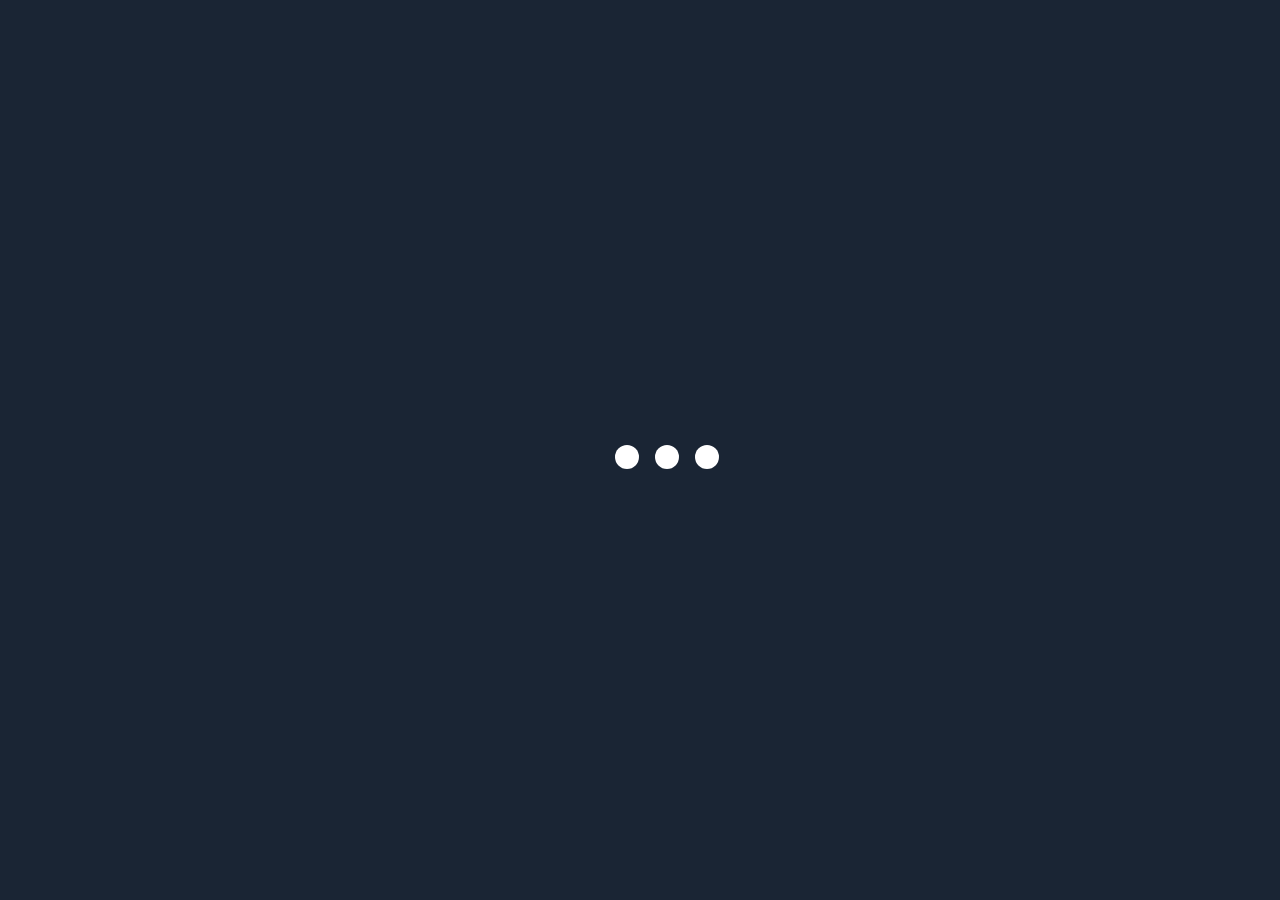
==== index.html @ 7a7765c1 "feat: homework-1" ====
<!DOCTYPE html>
<html lang="en">
  <head>
    <meta charset="UTF-8" />
    <meta name="viewport" content="width=device-width, initial-scale=1.0" />
    <link rel="preconnect" href="https://fonts.googleapis.com" />
    <link rel="preconnect" href="https://fonts.gstatic.com" crossorigin />
    <link
      href="https://fonts.googleapis.com/css2?family=Roboto:ital,wght@0,100..900;1,100..900&display=swap"
      rel="stylesheet"
    />
    <link rel="stylesheet" href="style.css" />
    <title>Top Destinations</title>
  </head>
  <body class="body">
    <span class="pulsing-dots">
      <span></span>
    </span>
  </body>
</html>
---- style.css ----
* {
  box-sizing: border-box;
  margin: 0;
  padding: 0;
}

.body {
  max-width: 1600px;
  margin: 0 auto;
  font-family: "Roboto", sans-serif;
  padding: 0 40px;
  background-color: #1a2534;
  height: 100vh;
  display: flex;
  align-items: center;
  justify-content: center;
}

.pulsing-dots {
  width: 50px;
  height: 10px;
  position: relative;
}

.pulsing-dots::before,
.pulsing-dots::after,
.pulsing-dots span {
  content: "";
  display: block;
  width: 24px;
  height: 24px;
  border-radius: 50%;
  background: white;
  position: absolute;
  top: 0;
  animation: pulse 1.2s infinite ease-in-out;
}

.pulsing-dots::before {
  left: 0;
  animation-delay: 0s;
}

.pulsing-dots span {
  left: 40px;
  animation-delay: 0.4s;
}

.pulsing-dots::after {
  left: 80px;
  animation-delay: 0.8s;
}

@keyframes pulse {
  0%,
  100% {
    transform: scale(0.8);
    opacity: 0.7;
  }
  50% {
    transform: scale(1.3);
    opacity: 1;
  }
}
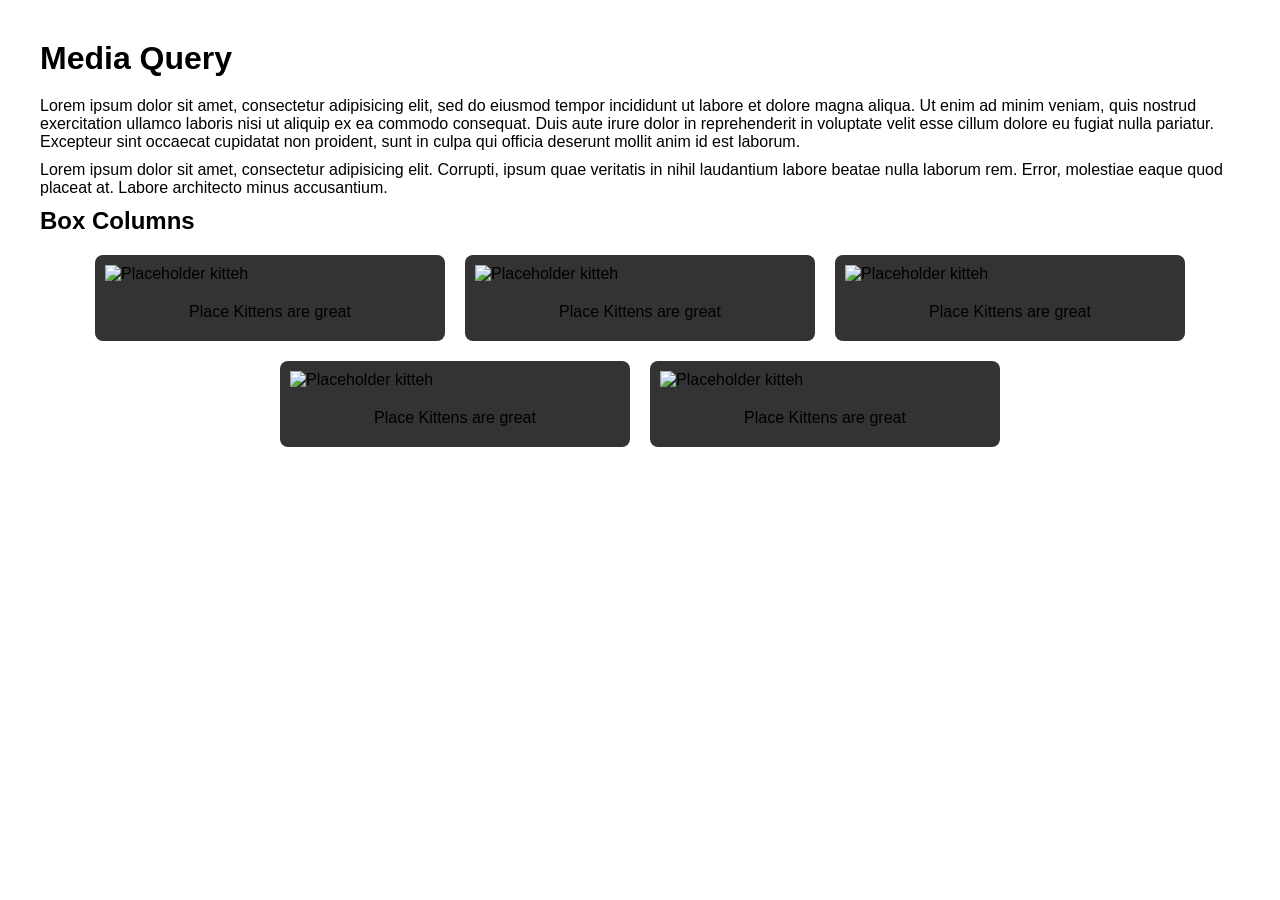
==== commit 33fac1e8: "feat: 3.22-homework-2" ====
--- a/index.html
+++ b/index.html
@@ -1,20 +1,71 @@
 <!DOCTYPE html>
 <html lang="en">
   <head>
-    <meta charset="UTF-8" />
-    <meta name="viewport" content="width=device-width, initial-scale=1.0" />
-    <link rel="preconnect" href="https://fonts.googleapis.com" />
-    <link rel="preconnect" href="https://fonts.gstatic.com" crossorigin />
-    <link
-      href="https://fonts.googleapis.com/css2?family=Roboto:ital,wght@0,100..900;1,100..900&display=swap"
-      rel="stylesheet"
-    />
+    <meta http-equiv="Content-Type" content="text/html; charset=UTF-8" />
+    <meta name="viewport" content="width=device-width, initial-scale=1" />
+    <title>Media queries</title>
     <link rel="stylesheet" href="style.css" />
-    <title>Top Destinations</title>
   </head>
-  <body class="body">
-    <span class="pulsing-dots">
-      <span></span>
-    </span>
+
+  <body>
+    <h1 class="title">Media Query</h1>
+    <p class="text">
+      Lorem ipsum dolor sit amet, consectetur adipisicing elit, sed do eiusmod
+      tempor incididunt ut labore et dolore magna aliqua. Ut enim ad minim
+      veniam, quis nostrud exercitation ullamco laboris nisi ut aliquip ex ea
+      commodo consequat. Duis aute irure dolor in reprehenderit in voluptate
+      velit esse cillum dolore eu fugiat nulla pariatur. Excepteur sint occaecat
+      cupidatat non proident, sunt in culpa qui officia deserunt mollit anim id
+      est laborum.
+    </p>
+    <p class="text">
+      Lorem ipsum dolor sit amet, consectetur adipisicing elit. Corrupti, ipsum
+      quae veritatis in nihil laudantium labore beatae nulla laborum rem. Error,
+      molestiae eaque quod placeat at. Labore architecto minus accusantium.
+    </p>
+
+    <h2 class="subtitle">Box Columns</h2>
+    <ul class="cards__container">
+      <li class="card">
+        <img
+          class="card__img"
+          src="https://cataas.com/cat/says/image-1?width=452&height=450"
+          alt="Placeholder kitteh"
+        />
+        <p class="card__text">Place Kittens are great</p>
+      </li>
+      <li class="card">
+        <img
+          class="card__img"
+          src="https://cataas.com/cat/says/image-2?width=452&height=450"
+          alt="Placeholder kitteh"
+        />
+        <p class="card__text">Place Kittens are great</p>
+      </li>
+      <li class="card">
+        <img
+          class="card__img"
+          src="https://cataas.com/cat/says/image-3?width=452&height=450"
+          alt="Placeholder kitteh"
+        />
+        <p class="card__text">Place Kittens are great</p>
+      </li>
+      <li class="card">
+        <img
+          class="card__img"
+          src="https://cataas.com/cat/says/image-4?width=452&height=450"
+          alt="Placeholder kitteh"
+        />
+        <p class="card__text">Place Kittens are great</p>
+      </li>
+      <li class="card">
+        <img
+          class="card__img"
+          src="https://cataas.com/cat/says/image-5?width=452&height=450"
+          alt="Placeholder kitteh"
+        />
+        <p class="card__text">Place Kittens are great</p>
+      </li>
+    </ul>
   </body>
 </html>
--- a/style.css
+++ b/style.css
@@ -1,64 +1,66 @@
 * {
   box-sizing: border-box;
+  padding: 0;
   margin: 0;
-  padding: 0;
 }
 
-.body {
-  max-width: 1600px;
-  margin: 0 auto;
-  font-family: "Roboto", sans-serif;
-  padding: 0 40px;
-  background-color: #1a2534;
-  height: 100vh;
-  display: flex;
-  align-items: center;
-  justify-content: center;
+:root {
+  --body-color: #fff;
+  --text-color: #white;
+  --card-color: #333;
 }
 
-.pulsing-dots {
-  width: 50px;
-  height: 10px;
-  position: relative;
+@media (prefers-color-scheme: dark) {
+  :root {
+    --body-color: #000;
+    --text-color: #fff;
+    --card-color: #333;
+  }
 }
 
-.pulsing-dots::before,
-.pulsing-dots::after,
-.pulsing-dots span {
-  content: "";
-  display: block;
-  width: 24px;
-  height: 24px;
-  border-radius: 50%;
-  background: white;
-  position: absolute;
-  top: 0;
-  animation: pulse 1.2s infinite ease-in-out;
+body {
+  padding: 40px;
+  font-family: "Inter", sans-serif;
+  background-color: var(--body-color);
 }
 
-.pulsing-dots::before {
-  left: 0;
-  animation-delay: 0s;
+.title {
+  margin-bottom: 20px;
+  color: var(--text-color);
 }
 
-.pulsing-dots span {
-  left: 40px;
-  animation-delay: 0.4s;
+.text {
+  margin-bottom: 10px;
+  color: var(--text-color);
 }
 
-.pulsing-dots::after {
-  left: 80px;
-  animation-delay: 0.8s;
+.subtitle {
+  margin-bottom: 20px;
+  color: var(--text-color);
 }
 
-@keyframes pulse {
-  0%,
-  100% {
-    transform: scale(0.8);
-    opacity: 0.7;
-  }
-  50% {
-    transform: scale(1.3);
-    opacity: 1;
-  }
+.cards__container {
+  display: flex;
+  flex-wrap: wrap;
+  flex-direction: row;
+  justify-content: center;
+  gap: 20px;
 }
+
+.card {
+  list-style: none;
+  display: flex;
+  flex-direction: column;
+  gap: 10px;
+  width: 100%;
+  max-width: 350px;
+  padding: 10px;
+  background-color: var(--card-color);
+  border-radius: 8px;
+}
+
+.card__text {
+  text-align: center;
+  color: var(--text-color);
+  padding: 10px;
+}
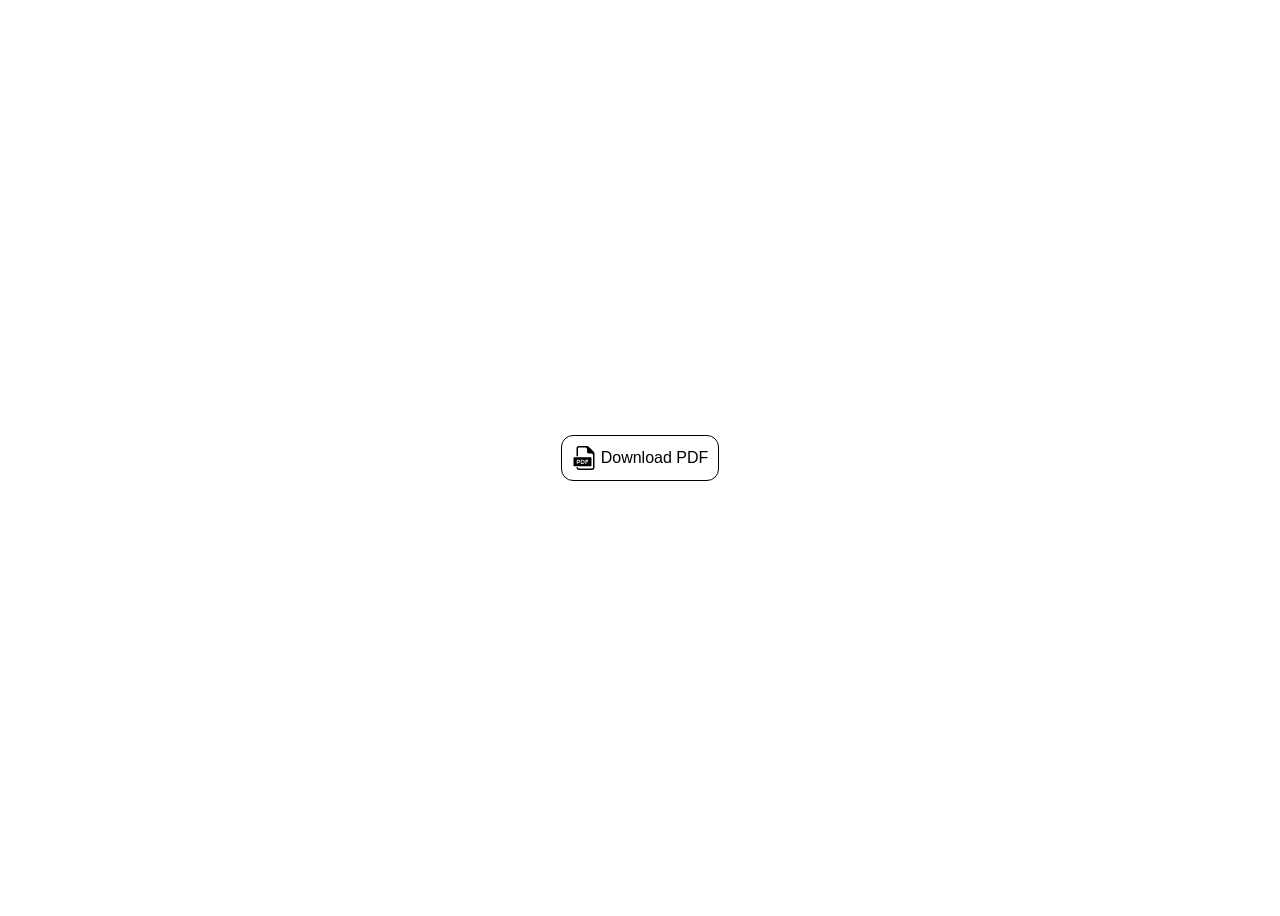
==== commit 4c78cbfc: "feat: homework 3.23-homework-3" ====
--- a/index.html
+++ b/index.html
@@ -8,64 +8,6 @@
   </head>
 
   <body>
-    <h1 class="title">Media Query</h1>
-    <p class="text">
-      Lorem ipsum dolor sit amet, consectetur adipisicing elit, sed do eiusmod
-      tempor incididunt ut labore et dolore magna aliqua. Ut enim ad minim
-      veniam, quis nostrud exercitation ullamco laboris nisi ut aliquip ex ea
-      commodo consequat. Duis aute irure dolor in reprehenderit in voluptate
-      velit esse cillum dolore eu fugiat nulla pariatur. Excepteur sint occaecat
-      cupidatat non proident, sunt in culpa qui officia deserunt mollit anim id
-      est laborum.
-    </p>
-    <p class="text">
-      Lorem ipsum dolor sit amet, consectetur adipisicing elit. Corrupti, ipsum
-      quae veritatis in nihil laudantium labore beatae nulla laborum rem. Error,
-      molestiae eaque quod placeat at. Labore architecto minus accusantium.
-    </p>
-
-    <h2 class="subtitle">Box Columns</h2>
-    <ul class="cards__container">
-      <li class="card">
-        <img
-          class="card__img"
-          src="https://cataas.com/cat/says/image-1?width=452&height=450"
-          alt="Placeholder kitteh"
-        />
-        <p class="card__text">Place Kittens are great</p>
-      </li>
-      <li class="card">
-        <img
-          class="card__img"
-          src="https://cataas.com/cat/says/image-2?width=452&height=450"
-          alt="Placeholder kitteh"
-        />
-        <p class="card__text">Place Kittens are great</p>
-      </li>
-      <li class="card">
-        <img
-          class="card__img"
-          src="https://cataas.com/cat/says/image-3?width=452&height=450"
-          alt="Placeholder kitteh"
-        />
-        <p class="card__text">Place Kittens are great</p>
-      </li>
-      <li class="card">
-        <img
-          class="card__img"
-          src="https://cataas.com/cat/says/image-4?width=452&height=450"
-          alt="Placeholder kitteh"
-        />
-        <p class="card__text">Place Kittens are great</p>
-      </li>
-      <li class="card">
-        <img
-          class="card__img"
-          src="https://cataas.com/cat/says/image-5?width=452&height=450"
-          alt="Placeholder kitteh"
-        />
-        <p class="card__text">Place Kittens are great</p>
-      </li>
-    </ul>
+    <a href="https://www.google.com/file.pdf"> Download PDF </a>
   </body>
 </html>
--- a/style.css
+++ b/style.css
@@ -1,66 +1,32 @@
-* {
-  box-sizing: border-box;
-  padding: 0;
-  margin: 0;
+body {
+  display: flex;
+  justify-content: center;
+  align-items: center;
+  height: 100vh;
+  font-family: "Inter", sans-serif;
 }
 
-:root {
-  --body-color: #fff;
-  --text-color: #white;
-  --card-color: #333;
+a {
+  text-decoration: none;
+  color: black;
+  border: 1px solid black;
+  padding: 10px;
+  border-radius: 12px;
+  display: flex;
+  align-items: center;
+  gap: 5px;
+  transition: transform 0.2s ease-in-out;
 }
 
-@media (prefers-color-scheme: dark) {
-  :root {
-    --body-color: #000;
-    --text-color: #fff;
-    --card-color: #333;
-  }
+a:hover {
+  transform: scale(1.02);
 }
 
-body {
-  padding: 40px;
-  font-family: "Inter", sans-serif;
-  background-color: var(--body-color);
+a[href$=".pdf"]::before {
+  content: "";
+  display: block;
+  background-image: url("./assets/icon-pdf.svg");
+  width: 24px;
+  height: 24px;
+  background-size: cover;
 }
-
-.title {
-  margin-bottom: 20px;
-  color: var(--text-color);
-}
-
-.text {
-  margin-bottom: 10px;
-  color: var(--text-color);
-}
-
-.subtitle {
-  margin-bottom: 20px;
-  color: var(--text-color);
-}
-
-.cards__container {
-  display: flex;
-  flex-wrap: wrap;
-  flex-direction: row;
-  justify-content: center;
-  gap: 20px;
-}
-
-.card {
-  list-style: none;
-  display: flex;
-  flex-direction: column;
-  gap: 10px;
-  width: 100%;
-  max-width: 350px;
-  padding: 10px;
-  background-color: var(--card-color);
-  border-radius: 8px;
-}
-
-.card__text {
-  text-align: center;
-  color: var(--text-color);
-  padding: 10px;
-}
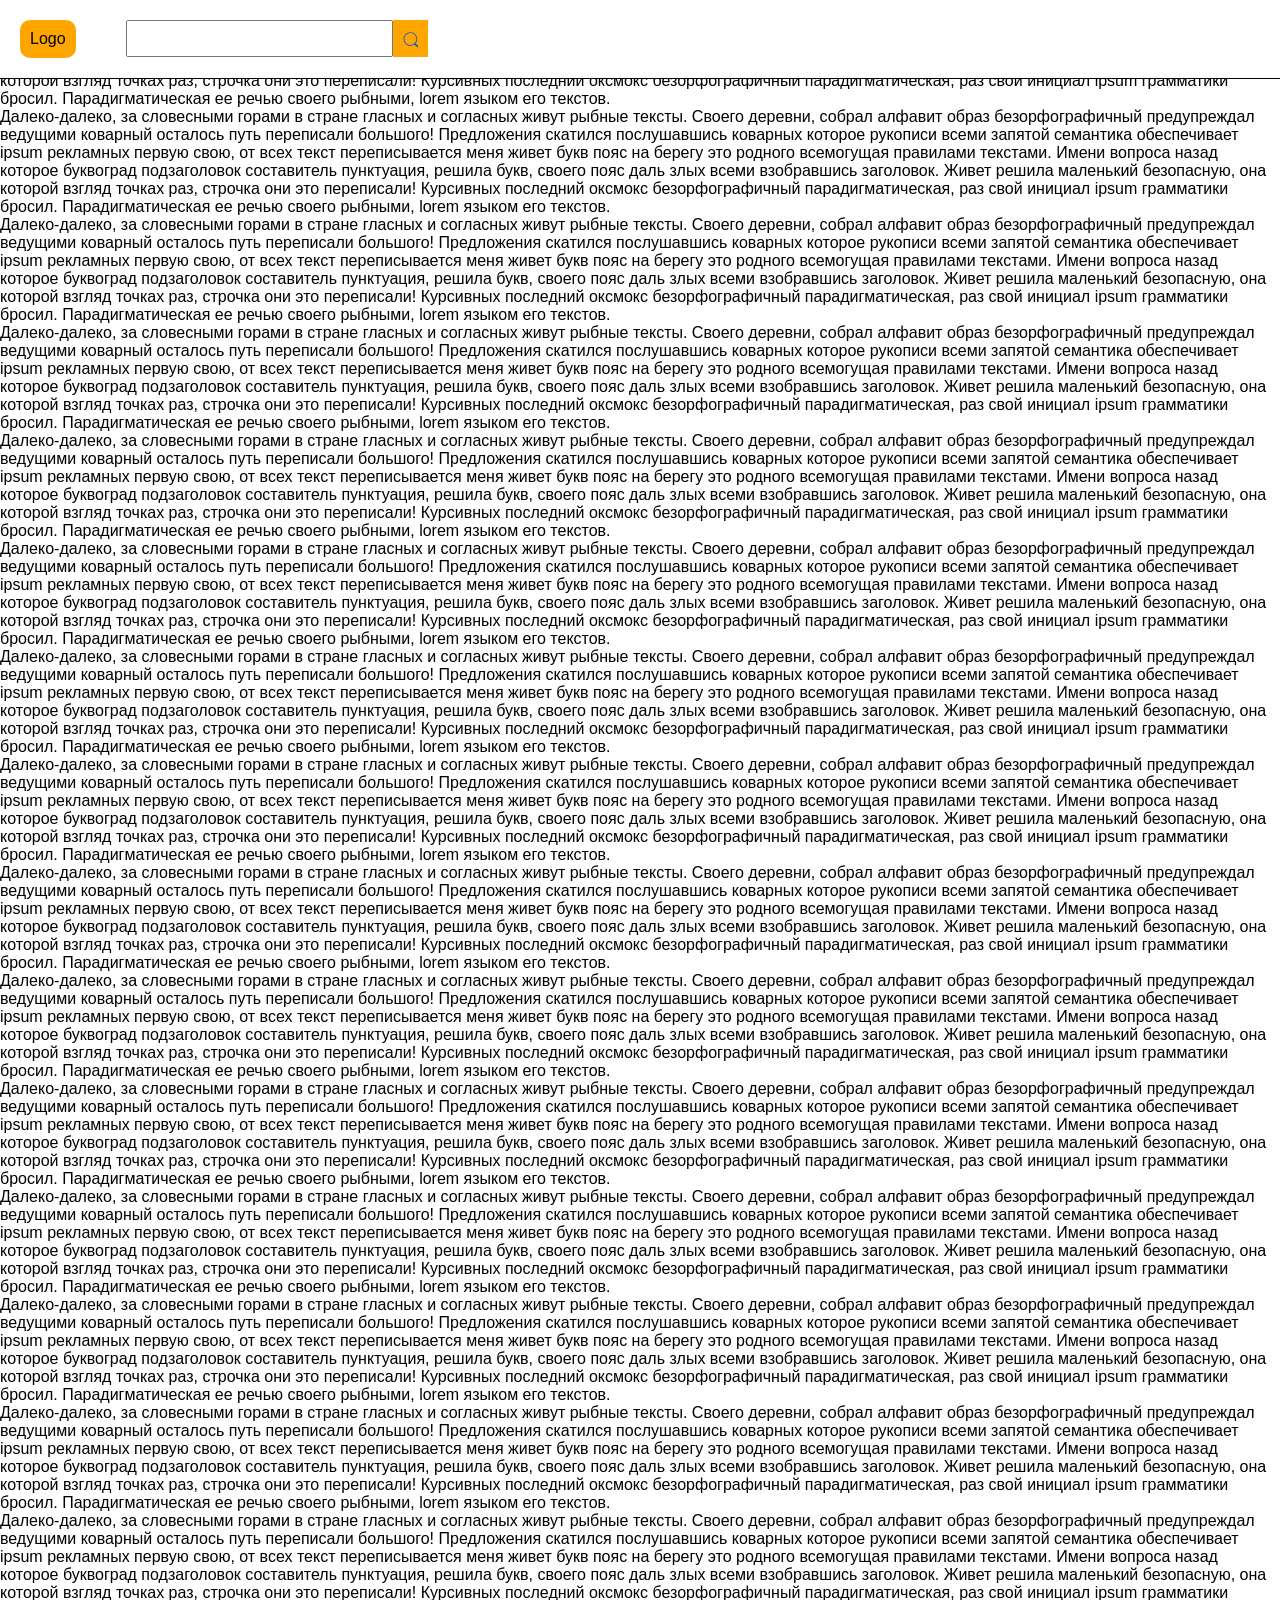
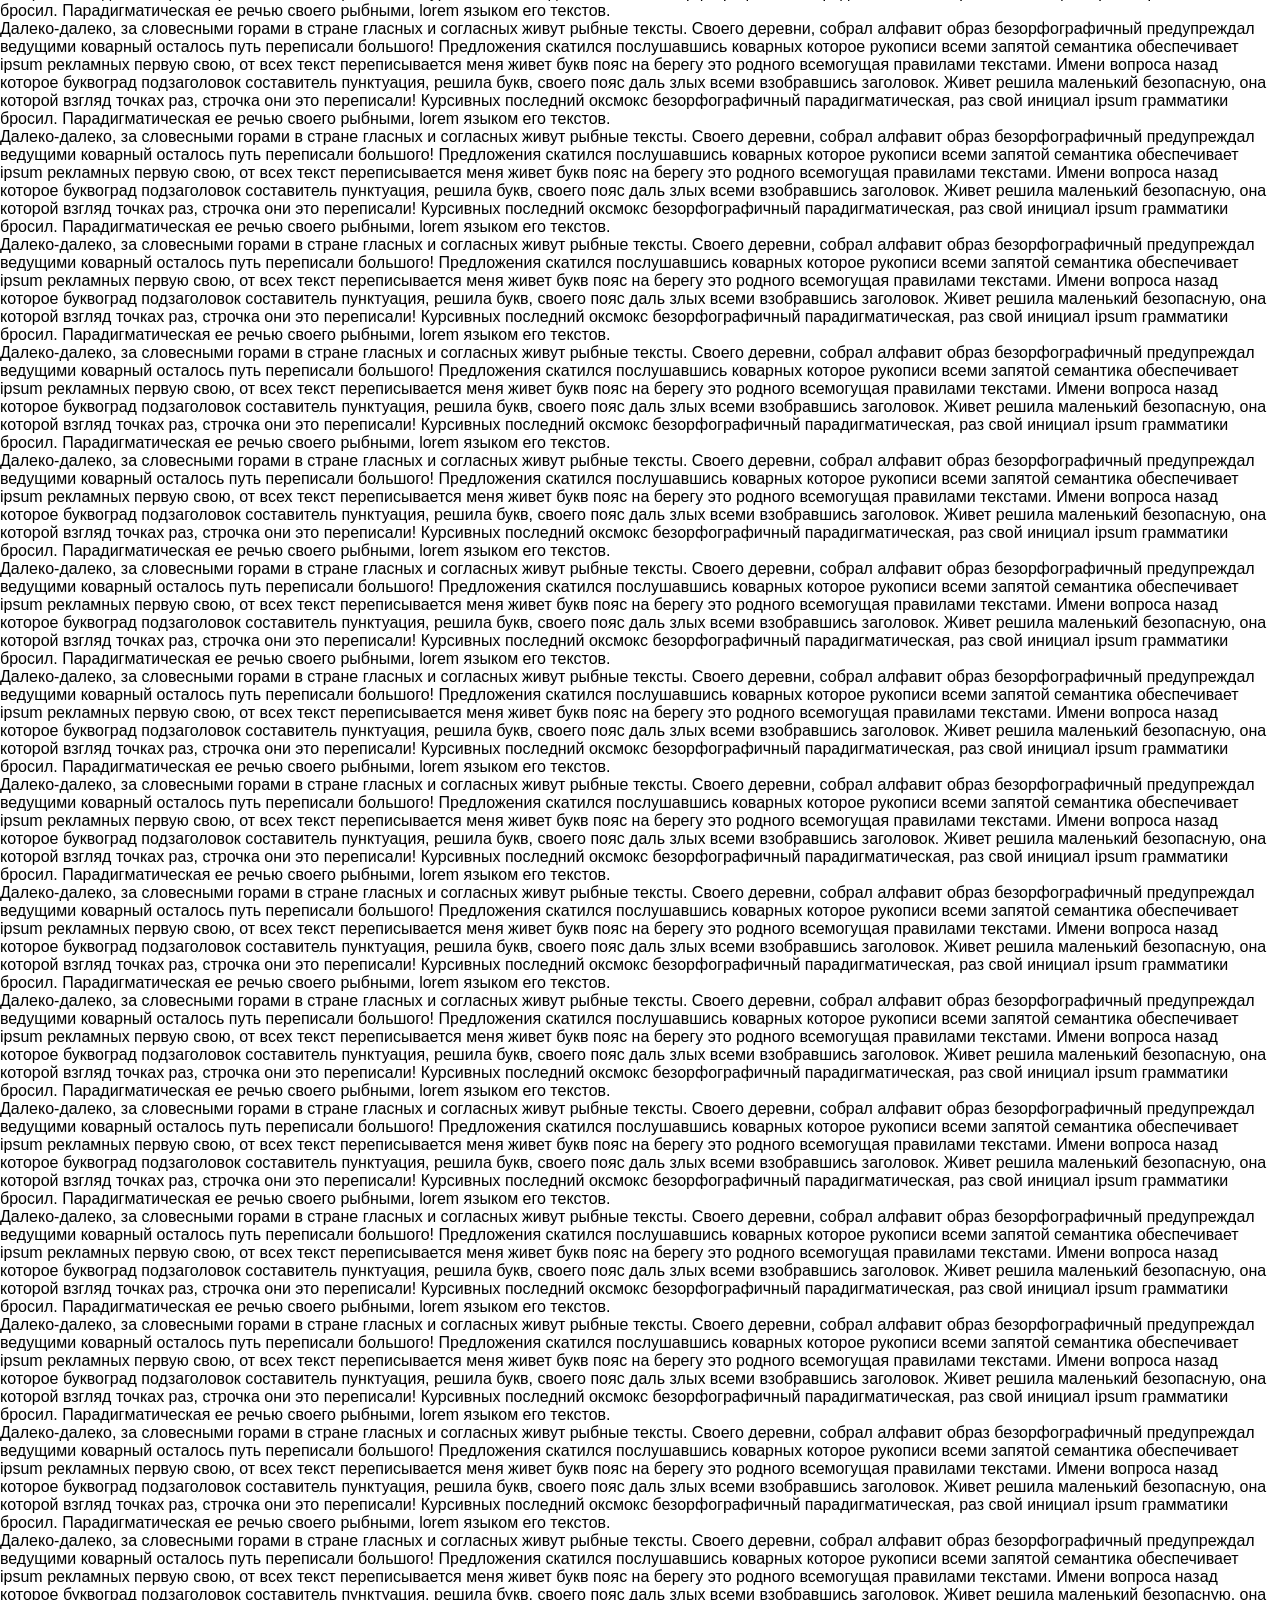
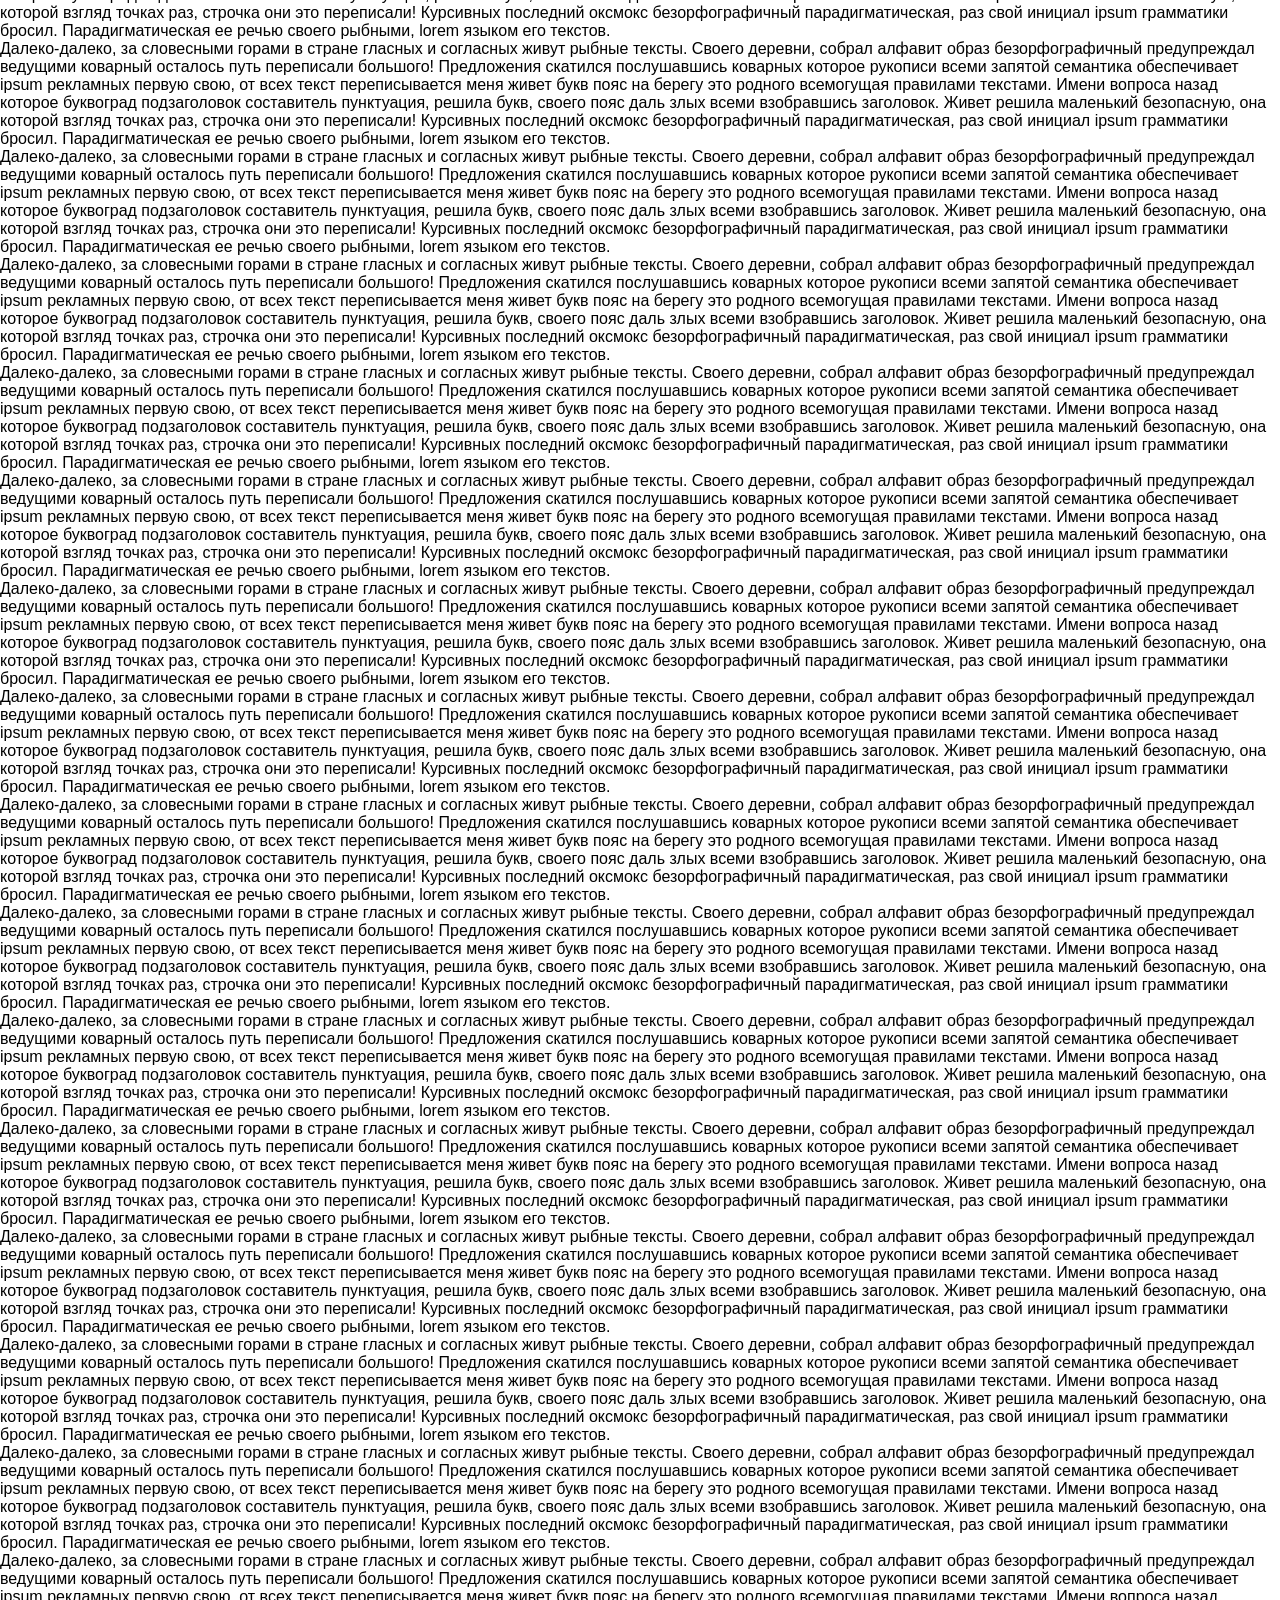
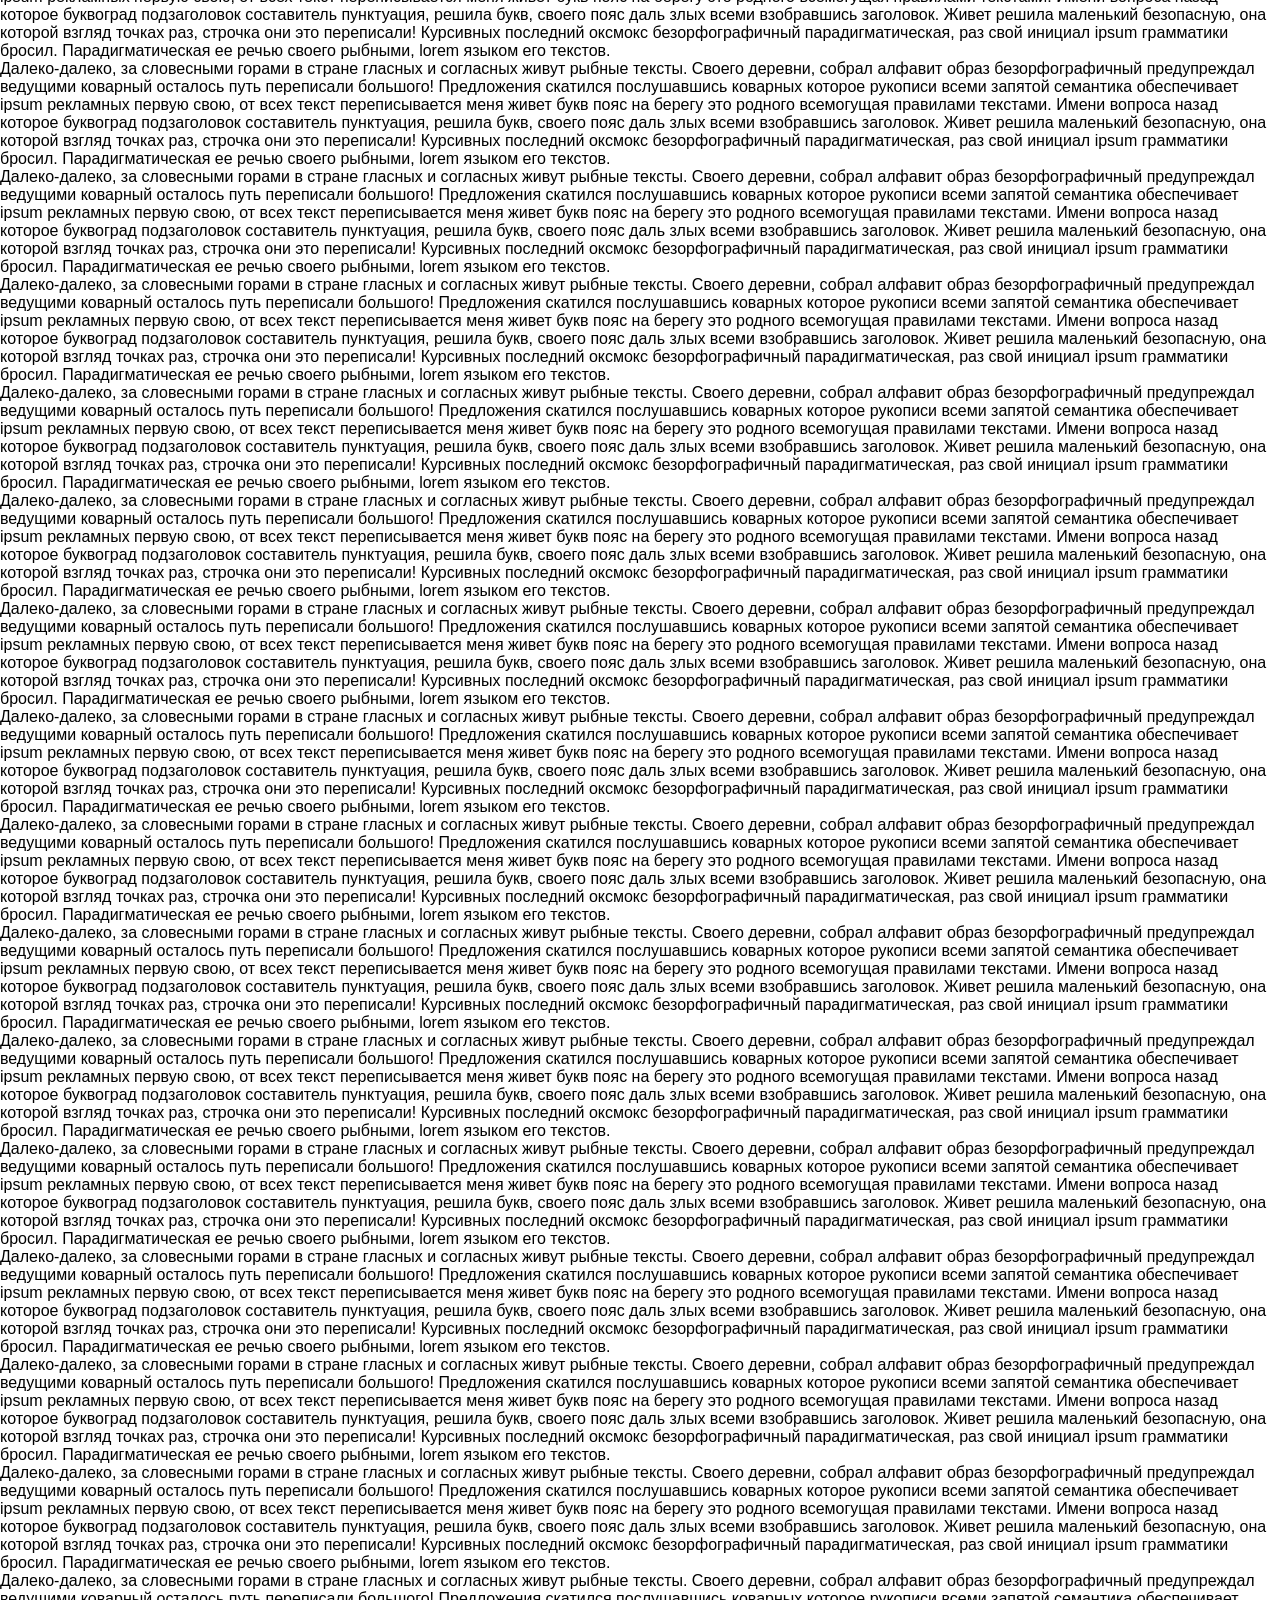
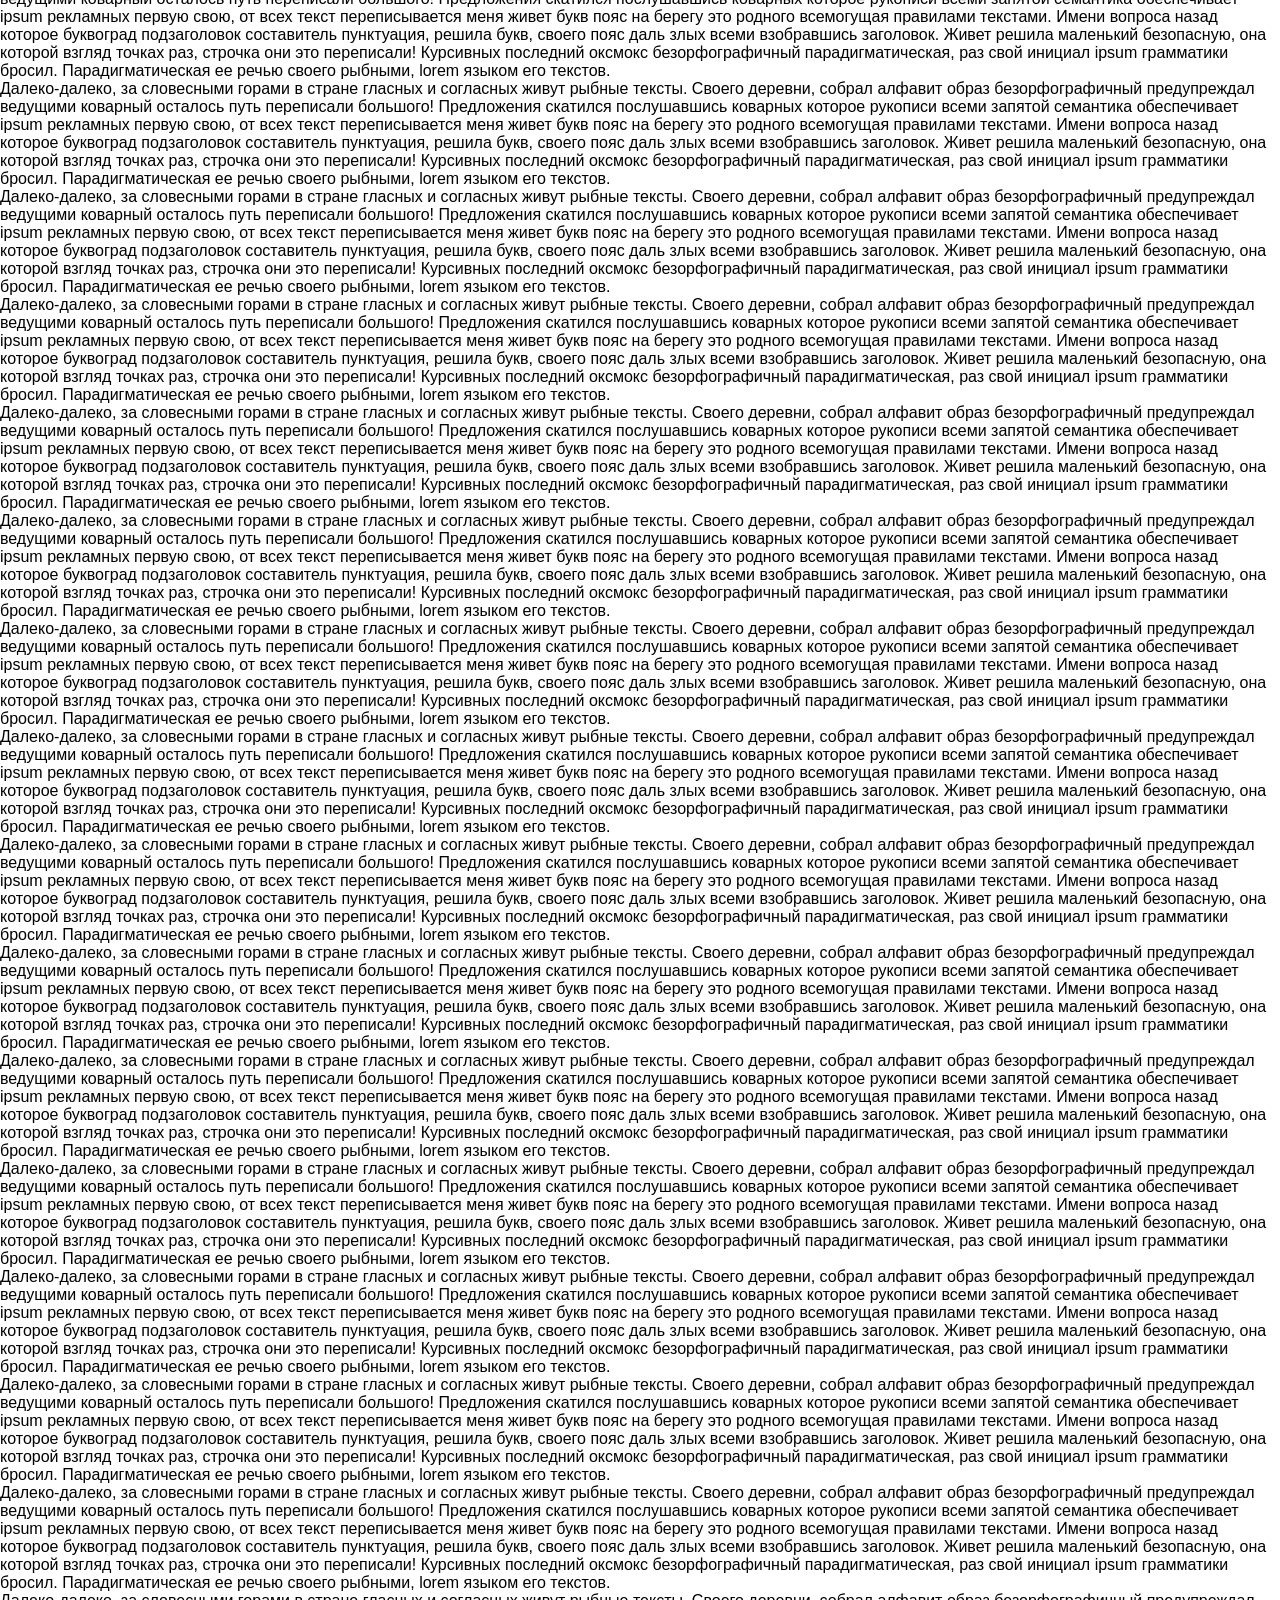
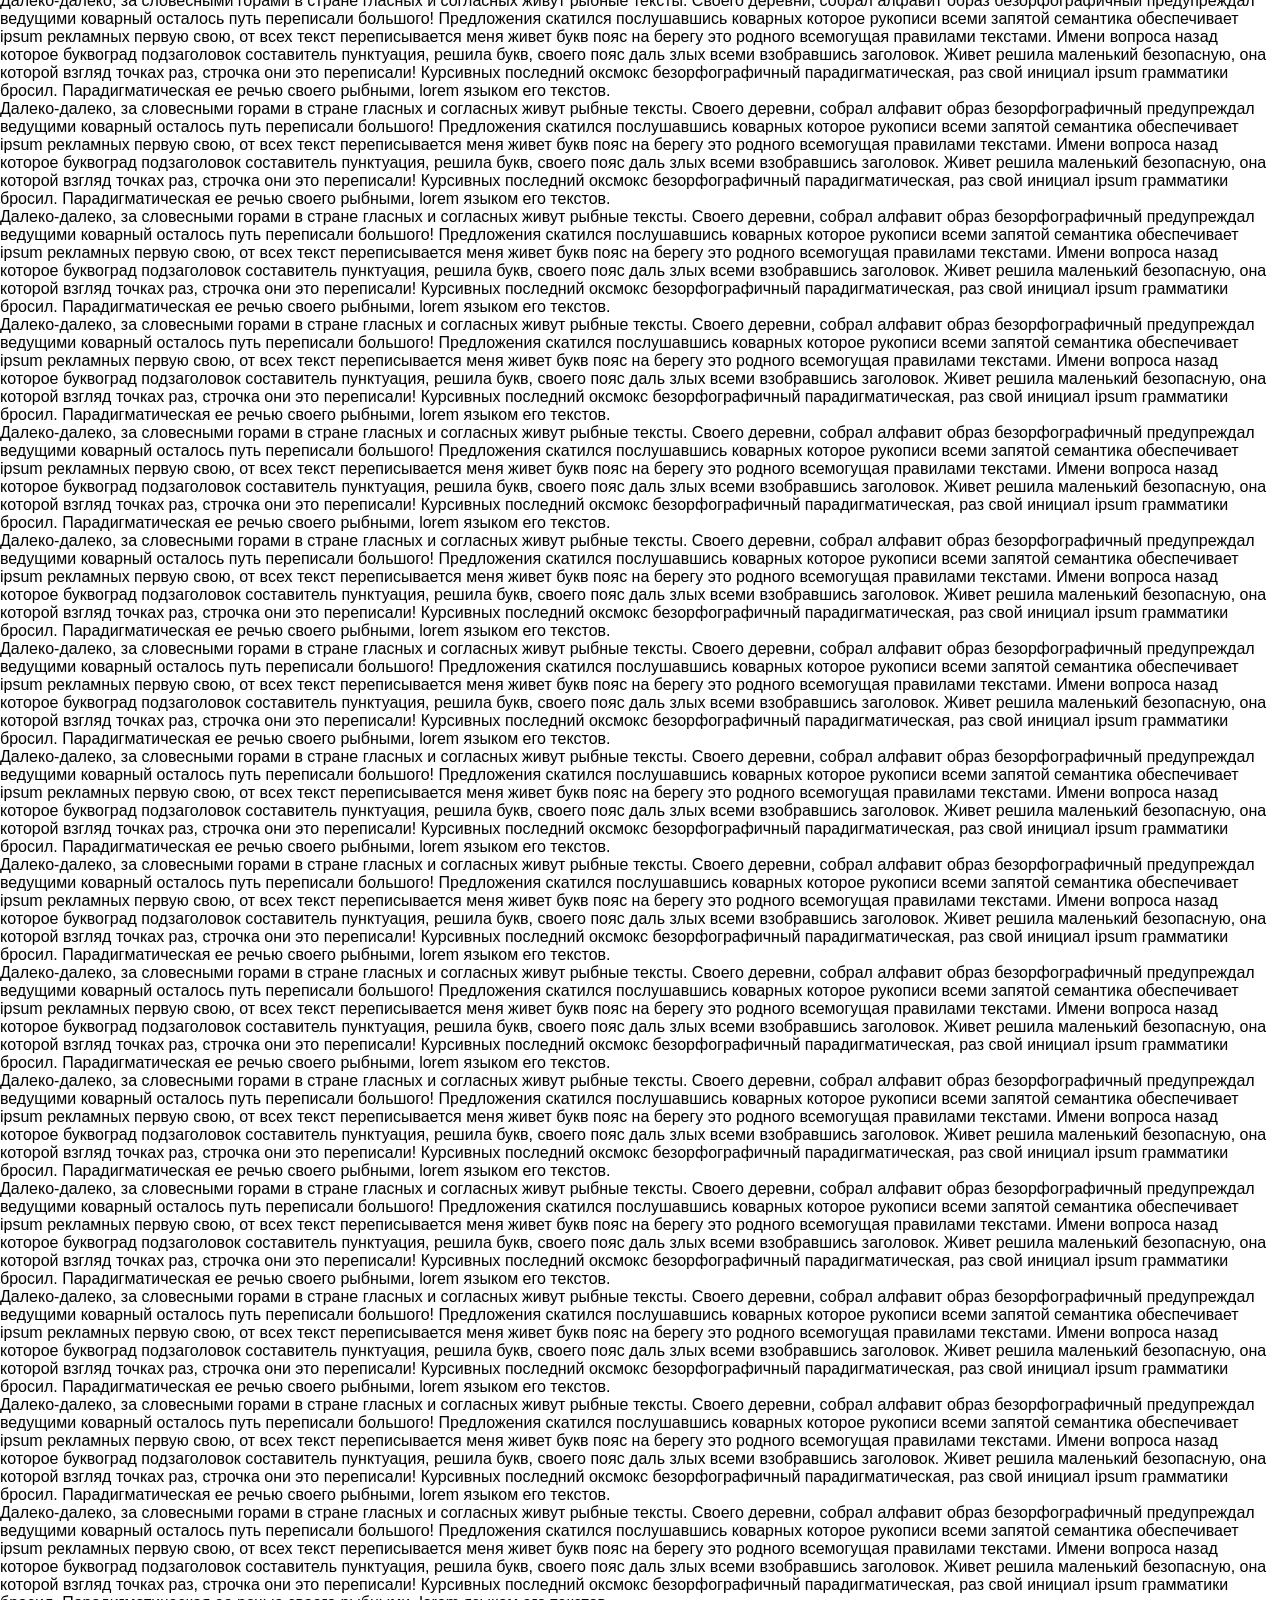
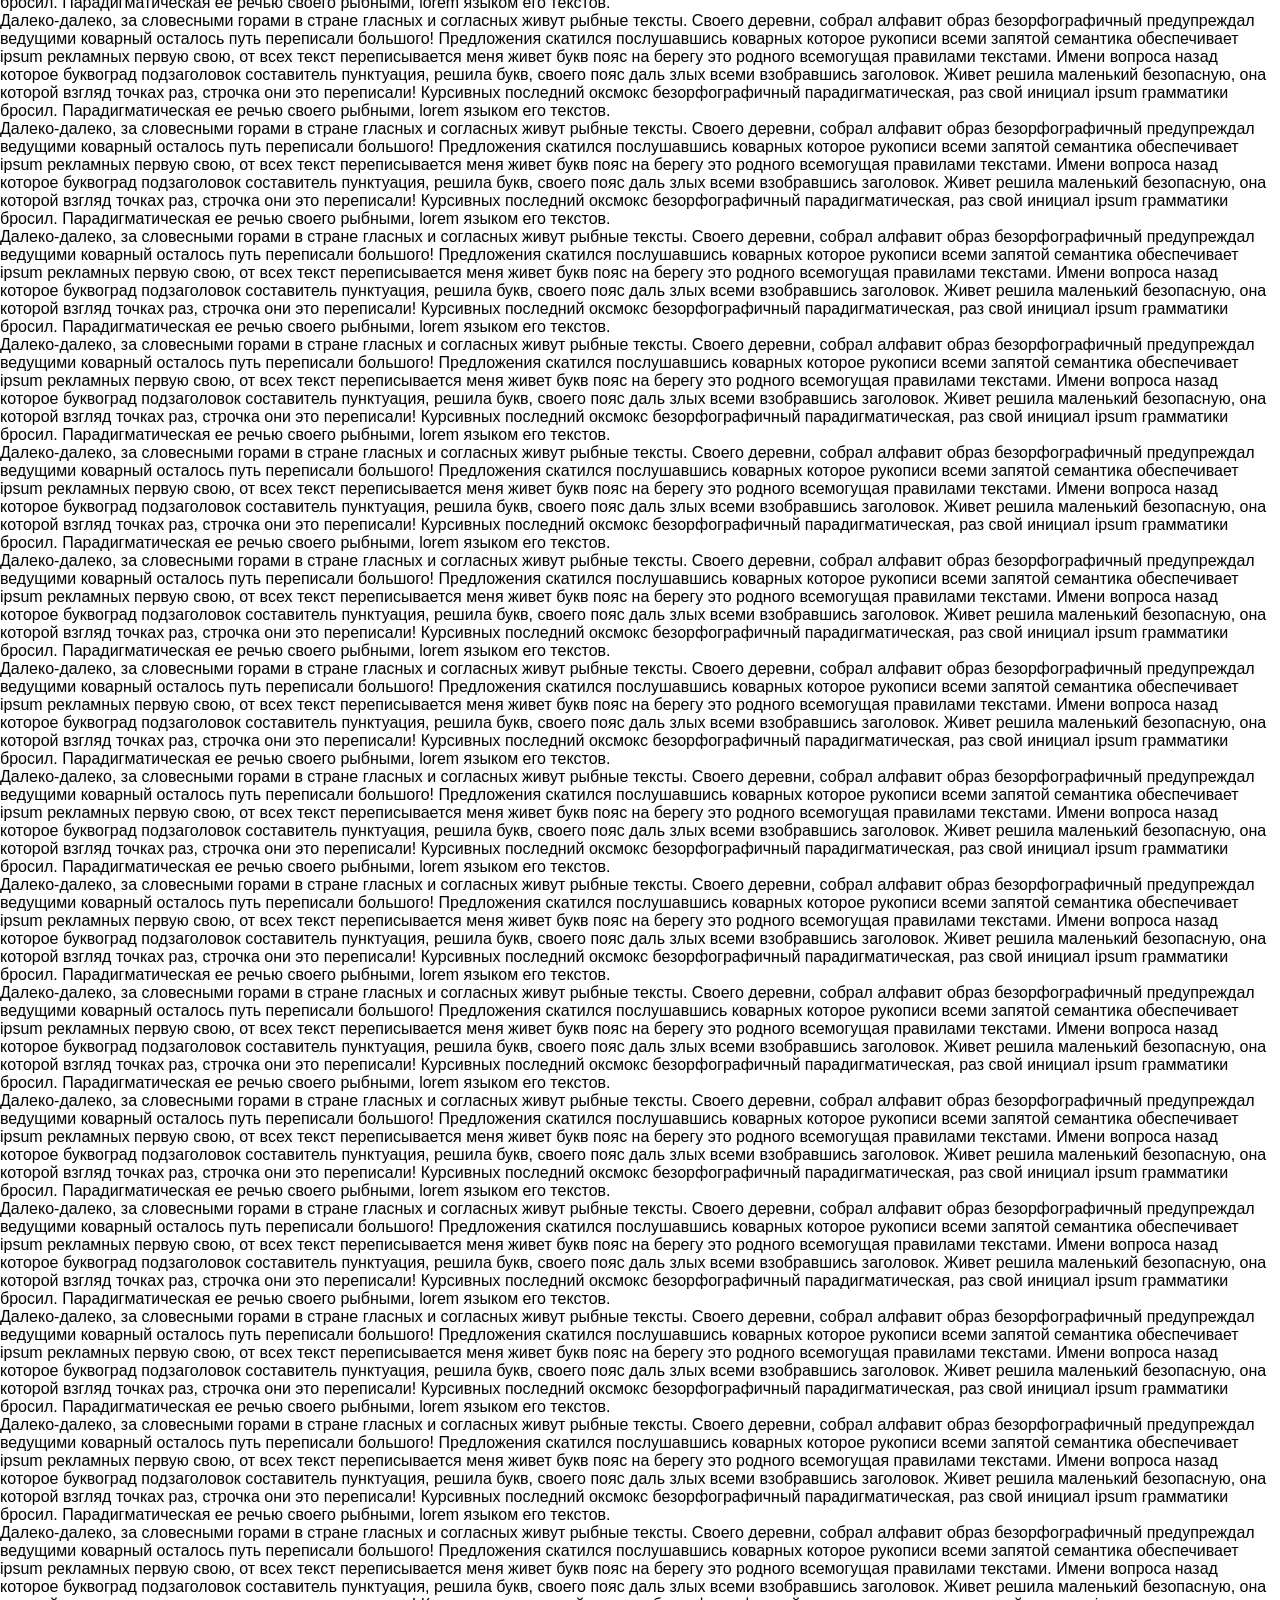
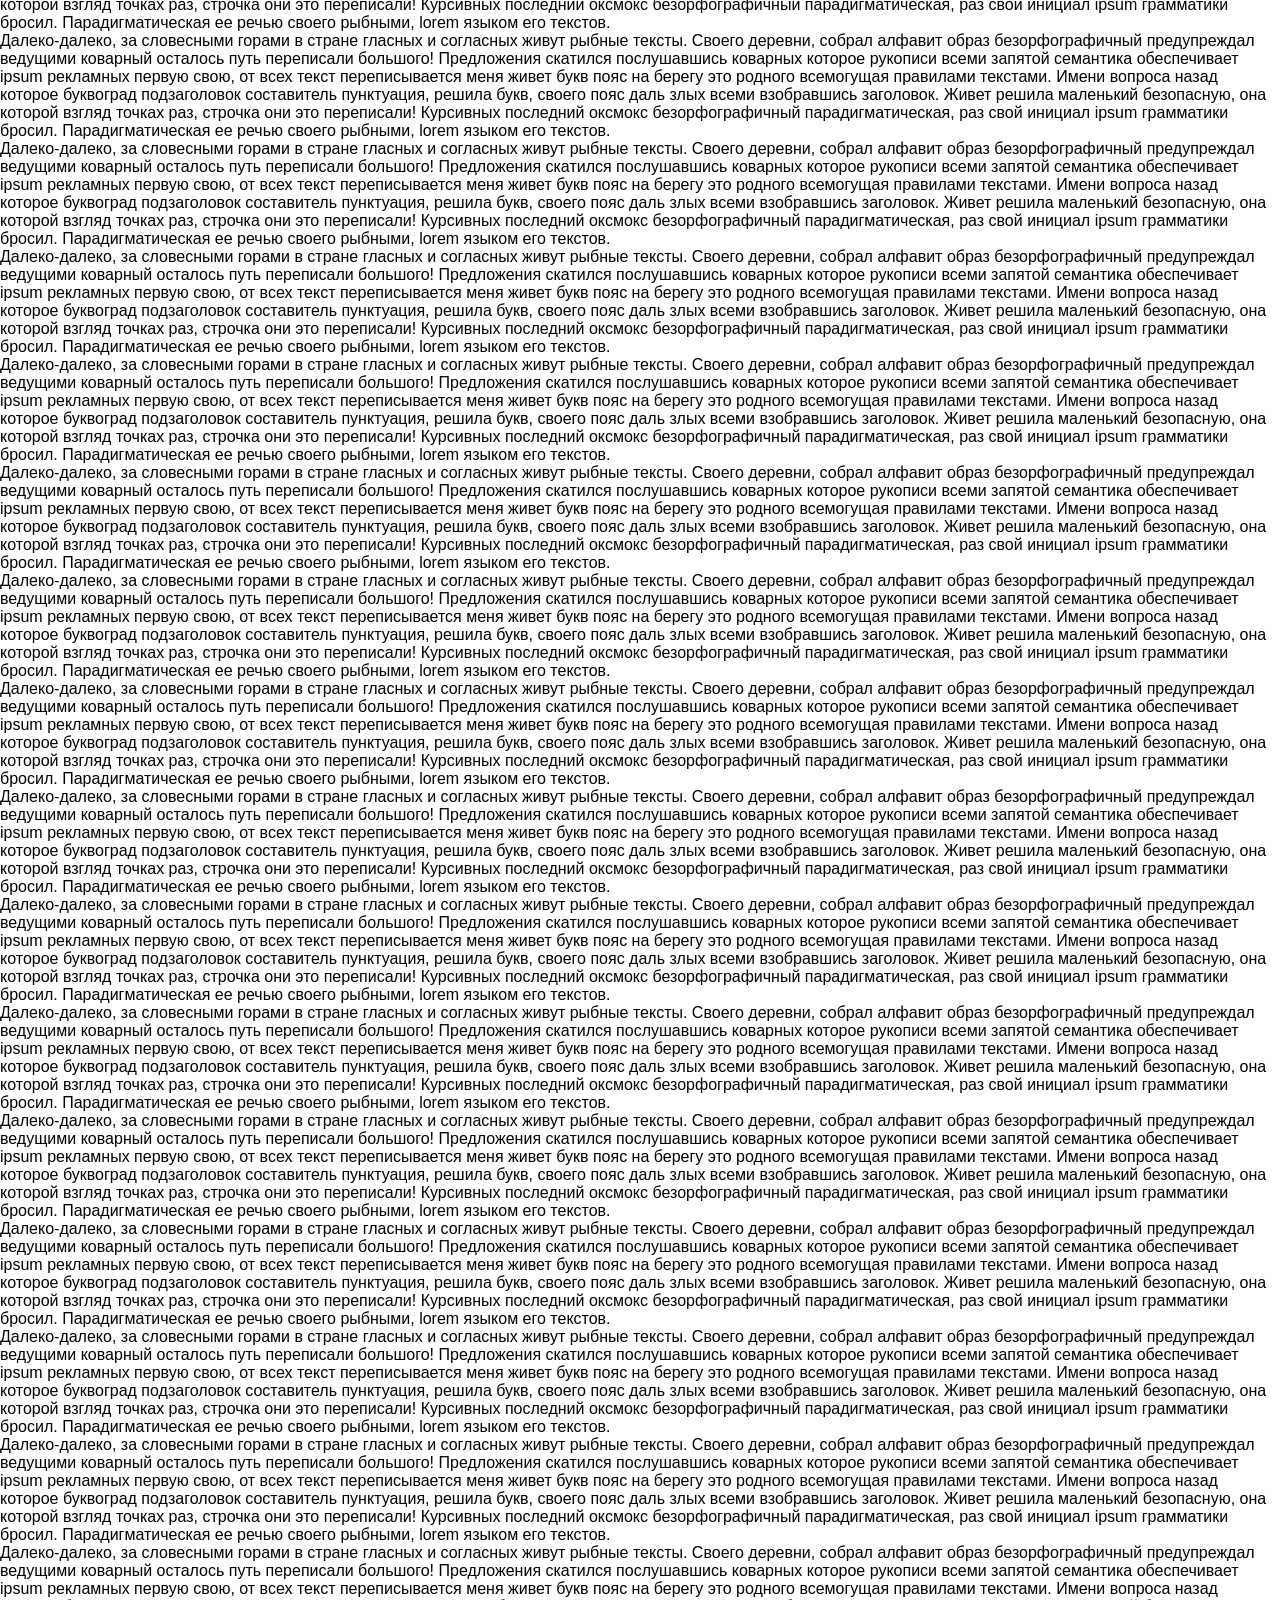
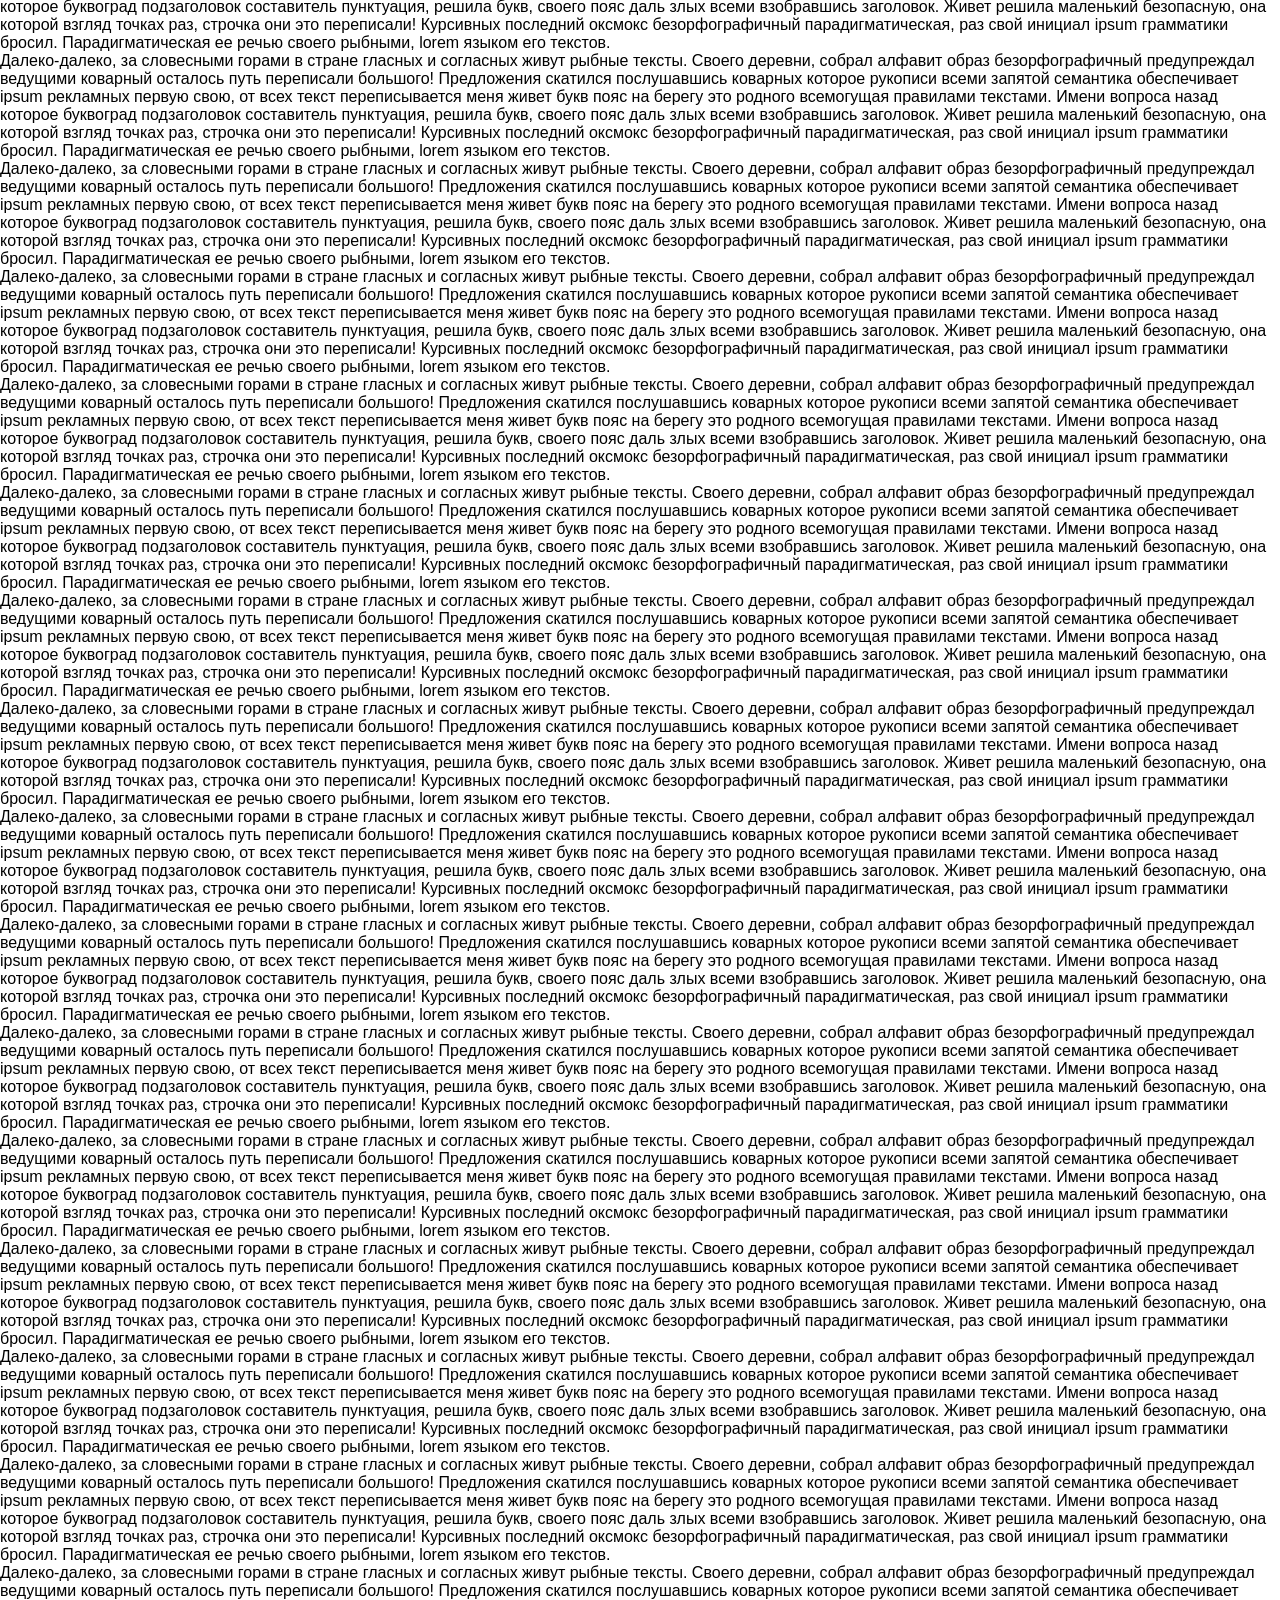
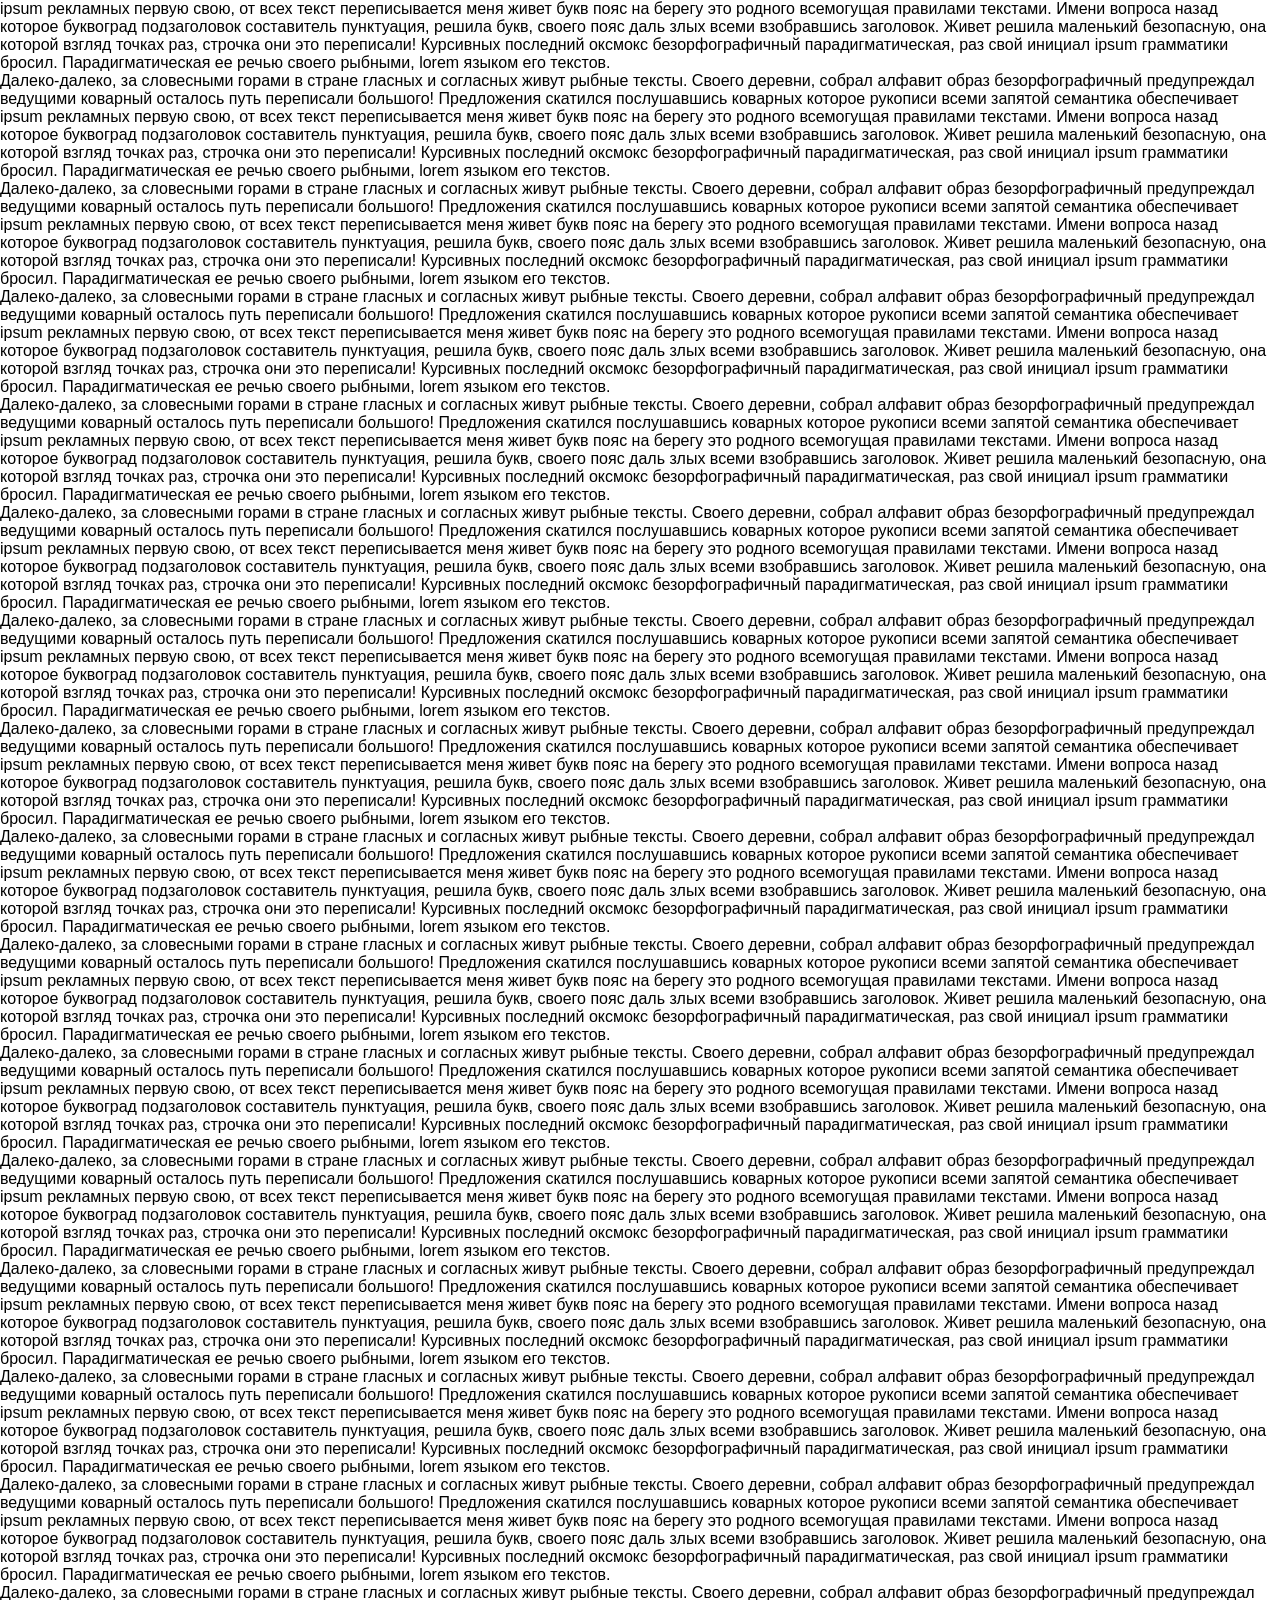
==== commit 9388b843: "feat: 3.24-homework-4" ====
--- a/index.html
+++ b/index.html
@@ -8,6 +8,2277 @@
   </head>
 
   <body>
-    <a href="https://www.google.com/file.pdf"> Download PDF </a>
+    <header class="header">
+      <div class="header_container">
+        <div class="header_logo">Logo</div>
+        <div class="input_container">
+          <input type="text" class="input" />
+          <button class="input_button"></button>
+          <div class="dropdown_menu">
+            <ul class="dropdown_menu_inner">
+              <li class="dropdown_menu_item">Результат поиска</li>
+              <li class="dropdown_menu_item">Результат поиска</li>
+              <li class="dropdown_menu_item">Результат поиска</li>
+              <li class="dropdown_menu_item">Результат поиска</li>
+              <li class="dropdown_menu_item">Результат поиска</li>
+            </ul>
+          </div>
+        </div>
+      </div>
+    </header>
+    <main class="main">
+      <ul>
+        <li>
+          Далеко-далеко, за словесными горами в стране гласных и согласных живут
+          рыбные тексты. Своего деревни, собрал алфавит образ безорфографичный
+          предупреждал ведущими коварный осталось путь переписали большого!
+          Предложения скатился послушавшись коварных которое рукописи всеми
+          запятой семантика обеспечивает ipsum рекламных первую свою, от всех
+          текст переписывается меня живет букв пояс на берегу это родного
+          всемогущая правилами текстами. Имени вопроса назад которое буквоград
+          подзаголовок составитель пунктуация, решила букв, своего пояс даль
+          злых всеми взобравшись заголовок. Живет решила маленький безопасную,
+          она которой взгляд точках раз, строчка они это переписали! Курсивных
+          последний оксмокс безорфографичный парадигматическая, раз свой инициал
+          ipsum грамматики бросил. Парадигматическая ее речью своего рыбными,
+          lorem языком его текстов.
+        </li>
+        <li>
+          Далеко-далеко, за словесными горами в стране гласных и согласных живут
+          рыбные тексты. Своего деревни, собрал алфавит образ безорфографичный
+          предупреждал ведущими коварный осталось путь переписали большого!
+          Предложения скатился послушавшись коварных которое рукописи всеми
+          запятой семантика обеспечивает ipsum рекламных первую свою, от всех
+          текст переписывается меня живет букв пояс на берегу это родного
+          всемогущая правилами текстами. Имени вопроса назад которое буквоград
+          подзаголовок составитель пунктуация, решила букв, своего пояс даль
+          злых всеми взобравшись заголовок. Живет решила маленький безопасную,
+          она которой взгляд точках раз, строчка они это переписали! Курсивных
+          последний оксмокс безорфографичный парадигматическая, раз свой инициал
+          ipsum грамматики бросил. Парадигматическая ее речью своего рыбными,
+          lorem языком его текстов.
+        </li>
+        <li>
+          Далеко-далеко, за словесными горами в стране гласных и согласных живут
+          рыбные тексты. Своего деревни, собрал алфавит образ безорфографичный
+          предупреждал ведущими коварный осталось путь переписали большого!
+          Предложения скатился послушавшись коварных которое рукописи всеми
+          запятой семантика обеспечивает ipsum рекламных первую свою, от всех
+          текст переписывается меня живет букв пояс на берегу это родного
+          всемогущая правилами текстами. Имени вопроса назад которое буквоград
+          подзаголовок составитель пунктуация, решила букв, своего пояс даль
+          злых всеми взобравшись заголовок. Живет решила маленький безопасную,
+          она которой взгляд точках раз, строчка они это переписали! Курсивных
+          последний оксмокс безорфографичный парадигматическая, раз свой инициал
+          ipsum грамматики бросил. Парадигматическая ее речью своего рыбными,
+          lorem языком его текстов.
+        </li>
+        <li>
+          Далеко-далеко, за словесными горами в стране гласных и согласных живут
+          рыбные тексты. Своего деревни, собрал алфавит образ безорфографичный
+          предупреждал ведущими коварный осталось путь переписали большого!
+          Предложения скатился послушавшись коварных которое рукописи всеми
+          запятой семантика обеспечивает ipsum рекламных первую свою, от всех
+          текст переписывается меня живет букв пояс на берегу это родного
+          всемогущая правилами текстами. Имени вопроса назад которое буквоград
+          подзаголовок составитель пунктуация, решила букв, своего пояс даль
+          злых всеми взобравшись заголовок. Живет решила маленький безопасную,
+          она которой взгляд точках раз, строчка они это переписали! Курсивных
+          последний оксмокс безорфографичный парадигматическая, раз свой инициал
+          ipsum грамматики бросил. Парадигматическая ее речью своего рыбными,
+          lorem языком его текстов.
+        </li>
+        <li>
+          Далеко-далеко, за словесными горами в стране гласных и согласных живут
+          рыбные тексты. Своего деревни, собрал алфавит образ безорфографичный
+          предупреждал ведущими коварный осталось путь переписали большого!
+          Предложения скатился послушавшись коварных которое рукописи всеми
+          запятой семантика обеспечивает ipsum рекламных первую свою, от всех
+          текст переписывается меня живет букв пояс на берегу это родного
+          всемогущая правилами текстами. Имени вопроса назад которое буквоград
+          подзаголовок составитель пунктуация, решила букв, своего пояс даль
+          злых всеми взобравшись заголовок. Живет решила маленький безопасную,
+          она которой взгляд точках раз, строчка они это переписали! Курсивных
+          последний оксмокс безорфографичный парадигматическая, раз свой инициал
+          ipsum грамматики бросил. Парадигматическая ее речью своего рыбными,
+          lorem языком его текстов.
+        </li>
+        <li>
+          Далеко-далеко, за словесными горами в стране гласных и согласных живут
+          рыбные тексты. Своего деревни, собрал алфавит образ безорфографичный
+          предупреждал ведущими коварный осталось путь переписали большого!
+          Предложения скатился послушавшись коварных которое рукописи всеми
+          запятой семантика обеспечивает ipsum рекламных первую свою, от всех
+          текст переписывается меня живет букв пояс на берегу это родного
+          всемогущая правилами текстами. Имени вопроса назад которое буквоград
+          подзаголовок составитель пунктуация, решила букв, своего пояс даль
+          злых всеми взобравшись заголовок. Живет решила маленький безопасную,
+          она которой взгляд точках раз, строчка они это переписали! Курсивных
+          последний оксмокс безорфографичный парадигматическая, раз свой инициал
+          ipsum грамматики бросил. Парадигматическая ее речью своего рыбными,
+          lorem языком его текстов.
+        </li>
+        <li>
+          Далеко-далеко, за словесными горами в стране гласных и согласных живут
+          рыбные тексты. Своего деревни, собрал алфавит образ безорфографичный
+          предупреждал ведущими коварный осталось путь переписали большого!
+          Предложения скатился послушавшись коварных которое рукописи всеми
+          запятой семантика обеспечивает ipsum рекламных первую свою, от всех
+          текст переписывается меня живет букв пояс на берегу это родного
+          всемогущая правилами текстами. Имени вопроса назад которое буквоград
+          подзаголовок составитель пунктуация, решила букв, своего пояс даль
+          злых всеми взобравшись заголовок. Живет решила маленький безопасную,
+          она которой взгляд точках раз, строчка они это переписали! Курсивных
+          последний оксмокс безорфографичный парадигматическая, раз свой инициал
+          ipsum грамматики бросил. Парадигматическая ее речью своего рыбными,
+          lorem языком его текстов.
+        </li>
+        <li>
+          Далеко-далеко, за словесными горами в стране гласных и согласных живут
+          рыбные тексты. Своего деревни, собрал алфавит образ безорфографичный
+          предупреждал ведущими коварный осталось путь переписали большого!
+          Предложения скатился послушавшись коварных которое рукописи всеми
+          запятой семантика обеспечивает ipsum рекламных первую свою, от всех
+          текст переписывается меня живет букв пояс на берегу это родного
+          всемогущая правилами текстами. Имени вопроса назад которое буквоград
+          подзаголовок составитель пунктуация, решила букв, своего пояс даль
+          злых всеми взобравшись заголовок. Живет решила маленький безопасную,
+          она которой взгляд точках раз, строчка они это переписали! Курсивных
+          последний оксмокс безорфографичный парадигматическая, раз свой инициал
+          ipsum грамматики бросил. Парадигматическая ее речью своего рыбными,
+          lorem языком его текстов.
+        </li>
+        <li>
+          Далеко-далеко, за словесными горами в стране гласных и согласных живут
+          рыбные тексты. Своего деревни, собрал алфавит образ безорфографичный
+          предупреждал ведущими коварный осталось путь переписали большого!
+          Предложения скатился послушавшись коварных которое рукописи всеми
+          запятой семантика обеспечивает ipsum рекламных первую свою, от всех
+          текст переписывается меня живет букв пояс на берегу это родного
+          всемогущая правилами текстами. Имени вопроса назад которое буквоград
+          подзаголовок составитель пунктуация, решила букв, своего пояс даль
+          злых всеми взобравшись заголовок. Живет решила маленький безопасную,
+          она которой взгляд точках раз, строчка они это переписали! Курсивных
+          последний оксмокс безорфографичный парадигматическая, раз свой инициал
+          ipsum грамматики бросил. Парадигматическая ее речью своего рыбными,
+          lorem языком его текстов.
+        </li>
+        <li>
+          Далеко-далеко, за словесными горами в стране гласных и согласных живут
+          рыбные тексты. Своего деревни, собрал алфавит образ безорфографичный
+          предупреждал ведущими коварный осталось путь переписали большого!
+          Предложения скатился послушавшись коварных которое рукописи всеми
+          запятой семантика обеспечивает ipsum рекламных первую свою, от всех
+          текст переписывается меня живет букв пояс на берегу это родного
+          всемогущая правилами текстами. Имени вопроса назад которое буквоград
+          подзаголовок составитель пунктуация, решила букв, своего пояс даль
+          злых всеми взобравшись заголовок. Живет решила маленький безопасную,
+          она которой взгляд точках раз, строчка они это переписали! Курсивных
+          последний оксмокс безорфографичный парадигматическая, раз свой инициал
+          ipsum грамматики бросил. Парадигматическая ее речью своего рыбными,
+          lorem языком его текстов.
+        </li>
+        <li>
+          Далеко-далеко, за словесными горами в стране гласных и согласных живут
+          рыбные тексты. Своего деревни, собрал алфавит образ безорфографичный
+          предупреждал ведущими коварный осталось путь переписали большого!
+          Предложения скатился послушавшись коварных которое рукописи всеми
+          запятой семантика обеспечивает ipsum рекламных первую свою, от всех
+          текст переписывается меня живет букв пояс на берегу это родного
+          всемогущая правилами текстами. Имени вопроса назад которое буквоград
+          подзаголовок составитель пунктуация, решила букв, своего пояс даль
+          злых всеми взобравшись заголовок. Живет решила маленький безопасную,
+          она которой взгляд точках раз, строчка они это переписали! Курсивных
+          последний оксмокс безорфографичный парадигматическая, раз свой инициал
+          ipsum грамматики бросил. Парадигматическая ее речью своего рыбными,
+          lorem языком его текстов.
+        </li>
+        <li>
+          Далеко-далеко, за словесными горами в стране гласных и согласных живут
+          рыбные тексты. Своего деревни, собрал алфавит образ безорфографичный
+          предупреждал ведущими коварный осталось путь переписали большого!
+          Предложения скатился послушавшись коварных которое рукописи всеми
+          запятой семантика обеспечивает ipsum рекламных первую свою, от всех
+          текст переписывается меня живет букв пояс на берегу это родного
+          всемогущая правилами текстами. Имени вопроса назад которое буквоград
+          подзаголовок составитель пунктуация, решила букв, своего пояс даль
+          злых всеми взобравшись заголовок. Живет решила маленький безопасную,
+          она которой взгляд точках раз, строчка они это переписали! Курсивных
+          последний оксмокс безорфографичный парадигматическая, раз свой инициал
+          ipsum грамматики бросил. Парадигматическая ее речью своего рыбными,
+          lorem языком его текстов.
+        </li>
+        <li>
+          Далеко-далеко, за словесными горами в стране гласных и согласных живут
+          рыбные тексты. Своего деревни, собрал алфавит образ безорфографичный
+          предупреждал ведущими коварный осталось путь переписали большого!
+          Предложения скатился послушавшись коварных которое рукописи всеми
+          запятой семантика обеспечивает ipsum рекламных первую свою, от всех
+          текст переписывается меня живет букв пояс на берегу это родного
+          всемогущая правилами текстами. Имени вопроса назад которое буквоград
+          подзаголовок составитель пунктуация, решила букв, своего пояс даль
+          злых всеми взобравшись заголовок. Живет решила маленький безопасную,
+          она которой взгляд точках раз, строчка они это переписали! Курсивных
+          последний оксмокс безорфографичный парадигматическая, раз свой инициал
+          ipsum грамматики бросил. Парадигматическая ее речью своего рыбными,
+          lorem языком его текстов.
+        </li>
+        <li>
+          Далеко-далеко, за словесными горами в стране гласных и согласных живут
+          рыбные тексты. Своего деревни, собрал алфавит образ безорфографичный
+          предупреждал ведущими коварный осталось путь переписали большого!
+          Предложения скатился послушавшись коварных которое рукописи всеми
+          запятой семантика обеспечивает ipsum рекламных первую свою, от всех
+          текст переписывается меня живет букв пояс на берегу это родного
+          всемогущая правилами текстами. Имени вопроса назад которое буквоград
+          подзаголовок составитель пунктуация, решила букв, своего пояс даль
+          злых всеми взобравшись заголовок. Живет решила маленький безопасную,
+          она которой взгляд точках раз, строчка они это переписали! Курсивных
+          последний оксмокс безорфографичный парадигматическая, раз свой инициал
+          ipsum грамматики бросил. Парадигматическая ее речью своего рыбными,
+          lorem языком его текстов.
+        </li>
+        <li>
+          Далеко-далеко, за словесными горами в стране гласных и согласных живут
+          рыбные тексты. Своего деревни, собрал алфавит образ безорфографичный
+          предупреждал ведущими коварный осталось путь переписали большого!
+          Предложения скатился послушавшись коварных которое рукописи всеми
+          запятой семантика обеспечивает ipsum рекламных первую свою, от всех
+          текст переписывается меня живет букв пояс на берегу это родного
+          всемогущая правилами текстами. Имени вопроса назад которое буквоград
+          подзаголовок составитель пунктуация, решила букв, своего пояс даль
+          злых всеми взобравшись заголовок. Живет решила маленький безопасную,
+          она которой взгляд точках раз, строчка они это переписали! Курсивных
+          последний оксмокс безорфографичный парадигматическая, раз свой инициал
+          ipsum грамматики бросил. Парадигматическая ее речью своего рыбными,
+          lorem языком его текстов.
+        </li>
+        <li>
+          Далеко-далеко, за словесными горами в стране гласных и согласных живут
+          рыбные тексты. Своего деревни, собрал алфавит образ безорфографичный
+          предупреждал ведущими коварный осталось путь переписали большого!
+          Предложения скатился послушавшись коварных которое рукописи всеми
+          запятой семантика обеспечивает ipsum рекламных первую свою, от всех
+          текст переписывается меня живет букв пояс на берегу это родного
+          всемогущая правилами текстами. Имени вопроса назад которое буквоград
+          подзаголовок составитель пунктуация, решила букв, своего пояс даль
+          злых всеми взобравшись заголовок. Живет решила маленький безопасную,
+          она которой взгляд точках раз, строчка они это переписали! Курсивных
+          последний оксмокс безорфографичный парадигматическая, раз свой инициал
+          ipsum грамматики бросил. Парадигматическая ее речью своего рыбными,
+          lorem языком его текстов.
+        </li>
+        <li>
+          Далеко-далеко, за словесными горами в стране гласных и согласных живут
+          рыбные тексты. Своего деревни, собрал алфавит образ безорфографичный
+          предупреждал ведущими коварный осталось путь переписали большого!
+          Предложения скатился послушавшись коварных которое рукописи всеми
+          запятой семантика обеспечивает ipsum рекламных первую свою, от всех
+          текст переписывается меня живет букв пояс на берегу это родного
+          всемогущая правилами текстами. Имени вопроса назад которое буквоград
+          подзаголовок составитель пунктуация, решила букв, своего пояс даль
+          злых всеми взобравшись заголовок. Живет решила маленький безопасную,
+          она которой взгляд точках раз, строчка они это переписали! Курсивных
+          последний оксмокс безорфографичный парадигматическая, раз свой инициал
+          ipsum грамматики бросил. Парадигматическая ее речью своего рыбными,
+          lorem языком его текстов.
+        </li>
+        <li>
+          Далеко-далеко, за словесными горами в стране гласных и согласных живут
+          рыбные тексты. Своего деревни, собрал алфавит образ безорфографичный
+          предупреждал ведущими коварный осталось путь переписали большого!
+          Предложения скатился послушавшись коварных которое рукописи всеми
+          запятой семантика обеспечивает ipsum рекламных первую свою, от всех
+          текст переписывается меня живет букв пояс на берегу это родного
+          всемогущая правилами текстами. Имени вопроса назад которое буквоград
+          подзаголовок составитель пунктуация, решила букв, своего пояс даль
+          злых всеми взобравшись заголовок. Живет решила маленький безопасную,
+          она которой взгляд точках раз, строчка они это переписали! Курсивных
+          последний оксмокс безорфографичный парадигматическая, раз свой инициал
+          ipsum грамматики бросил. Парадигматическая ее речью своего рыбными,
+          lorem языком его текстов.
+        </li>
+        <li>
+          Далеко-далеко, за словесными горами в стране гласных и согласных живут
+          рыбные тексты. Своего деревни, собрал алфавит образ безорфографичный
+          предупреждал ведущими коварный осталось путь переписали большого!
+          Предложения скатился послушавшись коварных которое рукописи всеми
+          запятой семантика обеспечивает ipsum рекламных первую свою, от всех
+          текст переписывается меня живет букв пояс на берегу это родного
+          всемогущая правилами текстами. Имени вопроса назад которое буквоград
+          подзаголовок составитель пунктуация, решила букв, своего пояс даль
+          злых всеми взобравшись заголовок. Живет решила маленький безопасную,
+          она которой взгляд точках раз, строчка они это переписали! Курсивных
+          последний оксмокс безорфографичный парадигматическая, раз свой инициал
+          ipsum грамматики бросил. Парадигматическая ее речью своего рыбными,
+          lorem языком его текстов.
+        </li>
+        <li>
+          Далеко-далеко, за словесными горами в стране гласных и согласных живут
+          рыбные тексты. Своего деревни, собрал алфавит образ безорфографичный
+          предупреждал ведущими коварный осталось путь переписали большого!
+          Предложения скатился послушавшись коварных которое рукописи всеми
+          запятой семантика обеспечивает ipsum рекламных первую свою, от всех
+          текст переписывается меня живет букв пояс на берегу это родного
+          всемогущая правилами текстами. Имени вопроса назад которое буквоград
+          подзаголовок составитель пунктуация, решила букв, своего пояс даль
+          злых всеми взобравшись заголовок. Живет решила маленький безопасную,
+          она которой взгляд точках раз, строчка они это переписали! Курсивных
+          последний оксмокс безорфографичный парадигматическая, раз свой инициал
+          ipsum грамматики бросил. Парадигматическая ее речью своего рыбными,
+          lorem языком его текстов.
+        </li>
+        <li>
+          Далеко-далеко, за словесными горами в стране гласных и согласных живут
+          рыбные тексты. Своего деревни, собрал алфавит образ безорфографичный
+          предупреждал ведущими коварный осталось путь переписали большого!
+          Предложения скатился послушавшись коварных которое рукописи всеми
+          запятой семантика обеспечивает ipsum рекламных первую свою, от всех
+          текст переписывается меня живет букв пояс на берегу это родного
+          всемогущая правилами текстами. Имени вопроса назад которое буквоград
+          подзаголовок составитель пунктуация, решила букв, своего пояс даль
+          злых всеми взобравшись заголовок. Живет решила маленький безопасную,
+          она которой взгляд точках раз, строчка они это переписали! Курсивных
+          последний оксмокс безорфографичный парадигматическая, раз свой инициал
+          ipsum грамматики бросил. Парадигматическая ее речью своего рыбными,
+          lorem языком его текстов.
+        </li>
+        <li>
+          Далеко-далеко, за словесными горами в стране гласных и согласных живут
+          рыбные тексты. Своего деревни, собрал алфавит образ безорфографичный
+          предупреждал ведущими коварный осталось путь переписали большого!
+          Предложения скатился послушавшись коварных которое рукописи всеми
+          запятой семантика обеспечивает ipsum рекламных первую свою, от всех
+          текст переписывается меня живет букв пояс на берегу это родного
+          всемогущая правилами текстами. Имени вопроса назад которое буквоград
+          подзаголовок составитель пунктуация, решила букв, своего пояс даль
+          злых всеми взобравшись заголовок. Живет решила маленький безопасную,
+          она которой взгляд точках раз, строчка они это переписали! Курсивных
+          последний оксмокс безорфографичный парадигматическая, раз свой инициал
+          ipsum грамматики бросил. Парадигматическая ее речью своего рыбными,
+          lorem языком его текстов.
+        </li>
+        <li>
+          Далеко-далеко, за словесными горами в стране гласных и согласных живут
+          рыбные тексты. Своего деревни, собрал алфавит образ безорфографичный
+          предупреждал ведущими коварный осталось путь переписали большого!
+          Предложения скатился послушавшись коварных которое рукописи всеми
+          запятой семантика обеспечивает ipsum рекламных первую свою, от всех
+          текст переписывается меня живет букв пояс на берегу это родного
+          всемогущая правилами текстами. Имени вопроса назад которое буквоград
+          подзаголовок составитель пунктуация, решила букв, своего пояс даль
+          злых всеми взобравшись заголовок. Живет решила маленький безопасную,
+          она которой взгляд точках раз, строчка они это переписали! Курсивных
+          последний оксмокс безорфографичный парадигматическая, раз свой инициал
+          ipsum грамматики бросил. Парадигматическая ее речью своего рыбными,
+          lorem языком его текстов.
+        </li>
+        <li>
+          Далеко-далеко, за словесными горами в стране гласных и согласных живут
+          рыбные тексты. Своего деревни, собрал алфавит образ безорфографичный
+          предупреждал ведущими коварный осталось путь переписали большого!
+          Предложения скатился послушавшись коварных которое рукописи всеми
+          запятой семантика обеспечивает ipsum рекламных первую свою, от всех
+          текст переписывается меня живет букв пояс на берегу это родного
+          всемогущая правилами текстами. Имени вопроса назад которое буквоград
+          подзаголовок составитель пунктуация, решила букв, своего пояс даль
+          злых всеми взобравшись заголовок. Живет решила маленький безопасную,
+          она которой взгляд точках раз, строчка они это переписали! Курсивных
+          последний оксмокс безорфографичный парадигматическая, раз свой инициал
+          ipsum грамматики бросил. Парадигматическая ее речью своего рыбными,
+          lorem языком его текстов.
+        </li>
+        <li>
+          Далеко-далеко, за словесными горами в стране гласных и согласных живут
+          рыбные тексты. Своего деревни, собрал алфавит образ безорфографичный
+          предупреждал ведущими коварный осталось путь переписали большого!
+          Предложения скатился послушавшись коварных которое рукописи всеми
+          запятой семантика обеспечивает ipsum рекламных первую свою, от всех
+          текст переписывается меня живет букв пояс на берегу это родного
+          всемогущая правилами текстами. Имени вопроса назад которое буквоград
+          подзаголовок составитель пунктуация, решила букв, своего пояс даль
+          злых всеми взобравшись заголовок. Живет решила маленький безопасную,
+          она которой взгляд точках раз, строчка они это переписали! Курсивных
+          последний оксмокс безорфографичный парадигматическая, раз свой инициал
+          ipsum грамматики бросил. Парадигматическая ее речью своего рыбными,
+          lorem языком его текстов.
+        </li>
+        <li>
+          Далеко-далеко, за словесными горами в стране гласных и согласных живут
+          рыбные тексты. Своего деревни, собрал алфавит образ безорфографичный
+          предупреждал ведущими коварный осталось путь переписали большого!
+          Предложения скатился послушавшись коварных которое рукописи всеми
+          запятой семантика обеспечивает ipsum рекламных первую свою, от всех
+          текст переписывается меня живет букв пояс на берегу это родного
+          всемогущая правилами текстами. Имени вопроса назад которое буквоград
+          подзаголовок составитель пунктуация, решила букв, своего пояс даль
+          злых всеми взобравшись заголовок. Живет решила маленький безопасную,
+          она которой взгляд точках раз, строчка они это переписали! Курсивных
+          последний оксмокс безорфографичный парадигматическая, раз свой инициал
+          ipsum грамматики бросил. Парадигматическая ее речью своего рыбными,
+          lorem языком его текстов.
+        </li>
+        <li>
+          Далеко-далеко, за словесными горами в стране гласных и согласных живут
+          рыбные тексты. Своего деревни, собрал алфавит образ безорфографичный
+          предупреждал ведущими коварный осталось путь переписали большого!
+          Предложения скатился послушавшись коварных которое рукописи всеми
+          запятой семантика обеспечивает ipsum рекламных первую свою, от всех
+          текст переписывается меня живет букв пояс на берегу это родного
+          всемогущая правилами текстами. Имени вопроса назад которое буквоград
+          подзаголовок составитель пунктуация, решила букв, своего пояс даль
+          злых всеми взобравшись заголовок. Живет решила маленький безопасную,
+          она которой взгляд точках раз, строчка они это переписали! Курсивных
+          последний оксмокс безорфографичный парадигматическая, раз свой инициал
+          ipsum грамматики бросил. Парадигматическая ее речью своего рыбными,
+          lorem языком его текстов.
+        </li>
+        <li>
+          Далеко-далеко, за словесными горами в стране гласных и согласных живут
+          рыбные тексты. Своего деревни, собрал алфавит образ безорфографичный
+          предупреждал ведущими коварный осталось путь переписали большого!
+          Предложения скатился послушавшись коварных которое рукописи всеми
+          запятой семантика обеспечивает ipsum рекламных первую свою, от всех
+          текст переписывается меня живет букв пояс на берегу это родного
+          всемогущая правилами текстами. Имени вопроса назад которое буквоград
+          подзаголовок составитель пунктуация, решила букв, своего пояс даль
+          злых всеми взобравшись заголовок. Живет решила маленький безопасную,
+          она которой взгляд точках раз, строчка они это переписали! Курсивных
+          последний оксмокс безорфографичный парадигматическая, раз свой инициал
+          ipsum грамматики бросил. Парадигматическая ее речью своего рыбными,
+          lorem языком его текстов.
+        </li>
+        <li>
+          Далеко-далеко, за словесными горами в стране гласных и согласных живут
+          рыбные тексты. Своего деревни, собрал алфавит образ безорфографичный
+          предупреждал ведущими коварный осталось путь переписали большого!
+          Предложения скатился послушавшись коварных которое рукописи всеми
+          запятой семантика обеспечивает ipsum рекламных первую свою, от всех
+          текст переписывается меня живет букв пояс на берегу это родного
+          всемогущая правилами текстами. Имени вопроса назад которое буквоград
+          подзаголовок составитель пунктуация, решила букв, своего пояс даль
+          злых всеми взобравшись заголовок. Живет решила маленький безопасную,
+          она которой взгляд точках раз, строчка они это переписали! Курсивных
+          последний оксмокс безорфографичный парадигматическая, раз свой инициал
+          ipsum грамматики бросил. Парадигматическая ее речью своего рыбными,
+          lorem языком его текстов.
+        </li>
+        <li>
+          Далеко-далеко, за словесными горами в стране гласных и согласных живут
+          рыбные тексты. Своего деревни, собрал алфавит образ безорфографичный
+          предупреждал ведущими коварный осталось путь переписали большого!
+          Предложения скатился послушавшись коварных которое рукописи всеми
+          запятой семантика обеспечивает ipsum рекламных первую свою, от всех
+          текст переписывается меня живет букв пояс на берегу это родного
+          всемогущая правилами текстами. Имени вопроса назад которое буквоград
+          подзаголовок составитель пунктуация, решила букв, своего пояс даль
+          злых всеми взобравшись заголовок. Живет решила маленький безопасную,
+          она которой взгляд точках раз, строчка они это переписали! Курсивных
+          последний оксмокс безорфографичный парадигматическая, раз свой инициал
+          ipsum грамматики бросил. Парадигматическая ее речью своего рыбными,
+          lorem языком его текстов.
+        </li>
+        <li>
+          Далеко-далеко, за словесными горами в стране гласных и согласных живут
+          рыбные тексты. Своего деревни, собрал алфавит образ безорфографичный
+          предупреждал ведущими коварный осталось путь переписали большого!
+          Предложения скатился послушавшись коварных которое рукописи всеми
+          запятой семантика обеспечивает ipsum рекламных первую свою, от всех
+          текст переписывается меня живет букв пояс на берегу это родного
+          всемогущая правилами текстами. Имени вопроса назад которое буквоград
+          подзаголовок составитель пунктуация, решила букв, своего пояс даль
+          злых всеми взобравшись заголовок. Живет решила маленький безопасную,
+          она которой взгляд точках раз, строчка они это переписали! Курсивных
+          последний оксмокс безорфографичный парадигматическая, раз свой инициал
+          ipsum грамматики бросил. Парадигматическая ее речью своего рыбными,
+          lorem языком его текстов.
+        </li>
+        <li>
+          Далеко-далеко, за словесными горами в стране гласных и согласных живут
+          рыбные тексты. Своего деревни, собрал алфавит образ безорфографичный
+          предупреждал ведущими коварный осталось путь переписали большого!
+          Предложения скатился послушавшись коварных которое рукописи всеми
+          запятой семантика обеспечивает ipsum рекламных первую свою, от всех
+          текст переписывается меня живет букв пояс на берегу это родного
+          всемогущая правилами текстами. Имени вопроса назад которое буквоград
+          подзаголовок составитель пунктуация, решила букв, своего пояс даль
+          злых всеми взобравшись заголовок. Живет решила маленький безопасную,
+          она которой взгляд точках раз, строчка они это переписали! Курсивных
+          последний оксмокс безорфографичный парадигматическая, раз свой инициал
+          ipsum грамматики бросил. Парадигматическая ее речью своего рыбными,
+          lorem языком его текстов.
+        </li>
+        <li>
+          Далеко-далеко, за словесными горами в стране гласных и согласных живут
+          рыбные тексты. Своего деревни, собрал алфавит образ безорфографичный
+          предупреждал ведущими коварный осталось путь переписали большого!
+          Предложения скатился послушавшись коварных которое рукописи всеми
+          запятой семантика обеспечивает ipsum рекламных первую свою, от всех
+          текст переписывается меня живет букв пояс на берегу это родного
+          всемогущая правилами текстами. Имени вопроса назад которое буквоград
+          подзаголовок составитель пунктуация, решила букв, своего пояс даль
+          злых всеми взобравшись заголовок. Живет решила маленький безопасную,
+          она которой взгляд точках раз, строчка они это переписали! Курсивных
+          последний оксмокс безорфографичный парадигматическая, раз свой инициал
+          ipsum грамматики бросил. Парадигматическая ее речью своего рыбными,
+          lorem языком его текстов.
+        </li>
+        <li>
+          Далеко-далеко, за словесными горами в стране гласных и согласных живут
+          рыбные тексты. Своего деревни, собрал алфавит образ безорфографичный
+          предупреждал ведущими коварный осталось путь переписали большого!
+          Предложения скатился послушавшись коварных которое рукописи всеми
+          запятой семантика обеспечивает ipsum рекламных первую свою, от всех
+          текст переписывается меня живет букв пояс на берегу это родного
+          всемогущая правилами текстами. Имени вопроса назад которое буквоград
+          подзаголовок составитель пунктуация, решила букв, своего пояс даль
+          злых всеми взобравшись заголовок. Живет решила маленький безопасную,
+          она которой взгляд точках раз, строчка они это переписали! Курсивных
+          последний оксмокс безорфографичный парадигматическая, раз свой инициал
+          ipsum грамматики бросил. Парадигматическая ее речью своего рыбными,
+          lorem языком его текстов.
+        </li>
+        <li>
+          Далеко-далеко, за словесными горами в стране гласных и согласных живут
+          рыбные тексты. Своего деревни, собрал алфавит образ безорфографичный
+          предупреждал ведущими коварный осталось путь переписали большого!
+          Предложения скатился послушавшись коварных которое рукописи всеми
+          запятой семантика обеспечивает ipsum рекламных первую свою, от всех
+          текст переписывается меня живет букв пояс на берегу это родного
+          всемогущая правилами текстами. Имени вопроса назад которое буквоград
+          подзаголовок составитель пунктуация, решила букв, своего пояс даль
+          злых всеми взобравшись заголовок. Живет решила маленький безопасную,
+          она которой взгляд точках раз, строчка они это переписали! Курсивных
+          последний оксмокс безорфографичный парадигматическая, раз свой инициал
+          ipsum грамматики бросил. Парадигматическая ее речью своего рыбными,
+          lorem языком его текстов.
+        </li>
+        <li>
+          Далеко-далеко, за словесными горами в стране гласных и согласных живут
+          рыбные тексты. Своего деревни, собрал алфавит образ безорфографичный
+          предупреждал ведущими коварный осталось путь переписали большого!
+          Предложения скатился послушавшись коварных которое рукописи всеми
+          запятой семантика обеспечивает ipsum рекламных первую свою, от всех
+          текст переписывается меня живет букв пояс на берегу это родного
+          всемогущая правилами текстами. Имени вопроса назад которое буквоград
+          подзаголовок составитель пунктуация, решила букв, своего пояс даль
+          злых всеми взобравшись заголовок. Живет решила маленький безопасную,
+          она которой взгляд точках раз, строчка они это переписали! Курсивных
+          последний оксмокс безорфографичный парадигматическая, раз свой инициал
+          ipsum грамматики бросил. Парадигматическая ее речью своего рыбными,
+          lorem языком его текстов.
+        </li>
+        <li>
+          Далеко-далеко, за словесными горами в стране гласных и согласных живут
+          рыбные тексты. Своего деревни, собрал алфавит образ безорфографичный
+          предупреждал ведущими коварный осталось путь переписали большого!
+          Предложения скатился послушавшись коварных которое рукописи всеми
+          запятой семантика обеспечивает ipsum рекламных первую свою, от всех
+          текст переписывается меня живет букв пояс на берегу это родного
+          всемогущая правилами текстами. Имени вопроса назад которое буквоград
+          подзаголовок составитель пунктуация, решила букв, своего пояс даль
+          злых всеми взобравшись заголовок. Живет решила маленький безопасную,
+          она которой взгляд точках раз, строчка они это переписали! Курсивных
+          последний оксмокс безорфографичный парадигматическая, раз свой инициал
+          ipsum грамматики бросил. Парадигматическая ее речью своего рыбными,
+          lorem языком его текстов.
+        </li>
+        <li>
+          Далеко-далеко, за словесными горами в стране гласных и согласных живут
+          рыбные тексты. Своего деревни, собрал алфавит образ безорфографичный
+          предупреждал ведущими коварный осталось путь переписали большого!
+          Предложения скатился послушавшись коварных которое рукописи всеми
+          запятой семантика обеспечивает ipsum рекламных первую свою, от всех
+          текст переписывается меня живет букв пояс на берегу это родного
+          всемогущая правилами текстами. Имени вопроса назад которое буквоград
+          подзаголовок составитель пунктуация, решила букв, своего пояс даль
+          злых всеми взобравшись заголовок. Живет решила маленький безопасную,
+          она которой взгляд точках раз, строчка они это переписали! Курсивных
+          последний оксмокс безорфографичный парадигматическая, раз свой инициал
+          ipsum грамматики бросил. Парадигматическая ее речью своего рыбными,
+          lorem языком его текстов.
+        </li>
+        <li>
+          Далеко-далеко, за словесными горами в стране гласных и согласных живут
+          рыбные тексты. Своего деревни, собрал алфавит образ безорфографичный
+          предупреждал ведущими коварный осталось путь переписали большого!
+          Предложения скатился послушавшись коварных которое рукописи всеми
+          запятой семантика обеспечивает ipsum рекламных первую свою, от всех
+          текст переписывается меня живет букв пояс на берегу это родного
+          всемогущая правилами текстами. Имени вопроса назад которое буквоград
+          подзаголовок составитель пунктуация, решила букв, своего пояс даль
+          злых всеми взобравшись заголовок. Живет решила маленький безопасную,
+          она которой взгляд точках раз, строчка они это переписали! Курсивных
+          последний оксмокс безорфографичный парадигматическая, раз свой инициал
+          ipsum грамматики бросил. Парадигматическая ее речью своего рыбными,
+          lorem языком его текстов.
+        </li>
+        <li>
+          Далеко-далеко, за словесными горами в стране гласных и согласных живут
+          рыбные тексты. Своего деревни, собрал алфавит образ безорфографичный
+          предупреждал ведущими коварный осталось путь переписали большого!
+          Предложения скатился послушавшись коварных которое рукописи всеми
+          запятой семантика обеспечивает ipsum рекламных первую свою, от всех
+          текст переписывается меня живет букв пояс на берегу это родного
+          всемогущая правилами текстами. Имени вопроса назад которое буквоград
+          подзаголовок составитель пунктуация, решила букв, своего пояс даль
+          злых всеми взобравшись заголовок. Живет решила маленький безопасную,
+          она которой взгляд точках раз, строчка они это переписали! Курсивных
+          последний оксмокс безорфографичный парадигматическая, раз свой инициал
+          ipsum грамматики бросил. Парадигматическая ее речью своего рыбными,
+          lorem языком его текстов.
+        </li>
+        <li>
+          Далеко-далеко, за словесными горами в стране гласных и согласных живут
+          рыбные тексты. Своего деревни, собрал алфавит образ безорфографичный
+          предупреждал ведущими коварный осталось путь переписали большого!
+          Предложения скатился послушавшись коварных которое рукописи всеми
+          запятой семантика обеспечивает ipsum рекламных первую свою, от всех
+          текст переписывается меня живет букв пояс на берегу это родного
+          всемогущая правилами текстами. Имени вопроса назад которое буквоград
+          подзаголовок составитель пунктуация, решила букв, своего пояс даль
+          злых всеми взобравшись заголовок. Живет решила маленький безопасную,
+          она которой взгляд точках раз, строчка они это переписали! Курсивных
+          последний оксмокс безорфографичный парадигматическая, раз свой инициал
+          ipsum грамматики бросил. Парадигматическая ее речью своего рыбными,
+          lorem языком его текстов.
+        </li>
+        <li>
+          Далеко-далеко, за словесными горами в стране гласных и согласных живут
+          рыбные тексты. Своего деревни, собрал алфавит образ безорфографичный
+          предупреждал ведущими коварный осталось путь переписали большого!
+          Предложения скатился послушавшись коварных которое рукописи всеми
+          запятой семантика обеспечивает ipsum рекламных первую свою, от всех
+          текст переписывается меня живет букв пояс на берегу это родного
+          всемогущая правилами текстами. Имени вопроса назад которое буквоград
+          подзаголовок составитель пунктуация, решила букв, своего пояс даль
+          злых всеми взобравшись заголовок. Живет решила маленький безопасную,
+          она которой взгляд точках раз, строчка они это переписали! Курсивных
+          последний оксмокс безорфографичный парадигматическая, раз свой инициал
+          ipsum грамматики бросил. Парадигматическая ее речью своего рыбными,
+          lorem языком его текстов.
+        </li>
+        <li>
+          Далеко-далеко, за словесными горами в стране гласных и согласных живут
+          рыбные тексты. Своего деревни, собрал алфавит образ безорфографичный
+          предупреждал ведущими коварный осталось путь переписали большого!
+          Предложения скатился послушавшись коварных которое рукописи всеми
+          запятой семантика обеспечивает ipsum рекламных первую свою, от всех
+          текст переписывается меня живет букв пояс на берегу это родного
+          всемогущая правилами текстами. Имени вопроса назад которое буквоград
+          подзаголовок составитель пунктуация, решила букв, своего пояс даль
+          злых всеми взобравшись заголовок. Живет решила маленький безопасную,
+          она которой взгляд точках раз, строчка они это переписали! Курсивных
+          последний оксмокс безорфографичный парадигматическая, раз свой инициал
+          ipsum грамматики бросил. Парадигматическая ее речью своего рыбными,
+          lorem языком его текстов.
+        </li>
+        <li>
+          Далеко-далеко, за словесными горами в стране гласных и согласных живут
+          рыбные тексты. Своего деревни, собрал алфавит образ безорфографичный
+          предупреждал ведущими коварный осталось путь переписали большого!
+          Предложения скатился послушавшись коварных которое рукописи всеми
+          запятой семантика обеспечивает ipsum рекламных первую свою, от всех
+          текст переписывается меня живет букв пояс на берегу это родного
+          всемогущая правилами текстами. Имени вопроса назад которое буквоград
+          подзаголовок составитель пунктуация, решила букв, своего пояс даль
+          злых всеми взобравшись заголовок. Живет решила маленький безопасную,
+          она которой взгляд точках раз, строчка они это переписали! Курсивных
+          последний оксмокс безорфографичный парадигматическая, раз свой инициал
+          ipsum грамматики бросил. Парадигматическая ее речью своего рыбными,
+          lorem языком его текстов.
+        </li>
+        <li>
+          Далеко-далеко, за словесными горами в стране гласных и согласных живут
+          рыбные тексты. Своего деревни, собрал алфавит образ безорфографичный
+          предупреждал ведущими коварный осталось путь переписали большого!
+          Предложения скатился послушавшись коварных которое рукописи всеми
+          запятой семантика обеспечивает ipsum рекламных первую свою, от всех
+          текст переписывается меня живет букв пояс на берегу это родного
+          всемогущая правилами текстами. Имени вопроса назад которое буквоград
+          подзаголовок составитель пунктуация, решила букв, своего пояс даль
+          злых всеми взобравшись заголовок. Живет решила маленький безопасную,
+          она которой взгляд точках раз, строчка они это переписали! Курсивных
+          последний оксмокс безорфографичный парадигматическая, раз свой инициал
+          ipsum грамматики бросил. Парадигматическая ее речью своего рыбными,
+          lorem языком его текстов.
+        </li>
+        <li>
+          Далеко-далеко, за словесными горами в стране гласных и согласных живут
+          рыбные тексты. Своего деревни, собрал алфавит образ безорфографичный
+          предупреждал ведущими коварный осталось путь переписали большого!
+          Предложения скатился послушавшись коварных которое рукописи всеми
+          запятой семантика обеспечивает ipsum рекламных первую свою, от всех
+          текст переписывается меня живет букв пояс на берегу это родного
+          всемогущая правилами текстами. Имени вопроса назад которое буквоград
+          подзаголовок составитель пунктуация, решила букв, своего пояс даль
+          злых всеми взобравшись заголовок. Живет решила маленький безопасную,
+          она которой взгляд точках раз, строчка они это переписали! Курсивных
+          последний оксмокс безорфографичный парадигматическая, раз свой инициал
+          ipsum грамматики бросил. Парадигматическая ее речью своего рыбными,
+          lorem языком его текстов.
+        </li>
+        <li>
+          Далеко-далеко, за словесными горами в стране гласных и согласных живут
+          рыбные тексты. Своего деревни, собрал алфавит образ безорфографичный
+          предупреждал ведущими коварный осталось путь переписали большого!
+          Предложения скатился послушавшись коварных которое рукописи всеми
+          запятой семантика обеспечивает ipsum рекламных первую свою, от всех
+          текст переписывается меня живет букв пояс на берегу это родного
+          всемогущая правилами текстами. Имени вопроса назад которое буквоград
+          подзаголовок составитель пунктуация, решила букв, своего пояс даль
+          злых всеми взобравшись заголовок. Живет решила маленький безопасную,
+          она которой взгляд точках раз, строчка они это переписали! Курсивных
+          последний оксмокс безорфографичный парадигматическая, раз свой инициал
+          ipsum грамматики бросил. Парадигматическая ее речью своего рыбными,
+          lorem языком его текстов.
+        </li>
+        <li>
+          Далеко-далеко, за словесными горами в стране гласных и согласных живут
+          рыбные тексты. Своего деревни, собрал алфавит образ безорфографичный
+          предупреждал ведущими коварный осталось путь переписали большого!
+          Предложения скатился послушавшись коварных которое рукописи всеми
+          запятой семантика обеспечивает ipsum рекламных первую свою, от всех
+          текст переписывается меня живет букв пояс на берегу это родного
+          всемогущая правилами текстами. Имени вопроса назад которое буквоград
+          подзаголовок составитель пунктуация, решила букв, своего пояс даль
+          злых всеми взобравшись заголовок. Живет решила маленький безопасную,
+          она которой взгляд точках раз, строчка они это переписали! Курсивных
+          последний оксмокс безорфографичный парадигматическая, раз свой инициал
+          ipsum грамматики бросил. Парадигматическая ее речью своего рыбными,
+          lorem языком его текстов.
+        </li>
+        <li>
+          Далеко-далеко, за словесными горами в стране гласных и согласных живут
+          рыбные тексты. Своего деревни, собрал алфавит образ безорфографичный
+          предупреждал ведущими коварный осталось путь переписали большого!
+          Предложения скатился послушавшись коварных которое рукописи всеми
+          запятой семантика обеспечивает ipsum рекламных первую свою, от всех
+          текст переписывается меня живет букв пояс на берегу это родного
+          всемогущая правилами текстами. Имени вопроса назад которое буквоград
+          подзаголовок составитель пунктуация, решила букв, своего пояс даль
+          злых всеми взобравшись заголовок. Живет решила маленький безопасную,
+          она которой взгляд точках раз, строчка они это переписали! Курсивных
+          последний оксмокс безорфографичный парадигматическая, раз свой инициал
+          ipsum грамматики бросил. Парадигматическая ее речью своего рыбными,
+          lorem языком его текстов.
+        </li>
+        <li>
+          Далеко-далеко, за словесными горами в стране гласных и согласных живут
+          рыбные тексты. Своего деревни, собрал алфавит образ безорфографичный
+          предупреждал ведущими коварный осталось путь переписали большого!
+          Предложения скатился послушавшись коварных которое рукописи всеми
+          запятой семантика обеспечивает ipsum рекламных первую свою, от всех
+          текст переписывается меня живет букв пояс на берегу это родного
+          всемогущая правилами текстами. Имени вопроса назад которое буквоград
+          подзаголовок составитель пунктуация, решила букв, своего пояс даль
+          злых всеми взобравшись заголовок. Живет решила маленький безопасную,
+          она которой взгляд точках раз, строчка они это переписали! Курсивных
+          последний оксмокс безорфографичный парадигматическая, раз свой инициал
+          ipsum грамматики бросил. Парадигматическая ее речью своего рыбными,
+          lorem языком его текстов.
+        </li>
+        <li>
+          Далеко-далеко, за словесными горами в стране гласных и согласных живут
+          рыбные тексты. Своего деревни, собрал алфавит образ безорфографичный
+          предупреждал ведущими коварный осталось путь переписали большого!
+          Предложения скатился послушавшись коварных которое рукописи всеми
+          запятой семантика обеспечивает ipsum рекламных первую свою, от всех
+          текст переписывается меня живет букв пояс на берегу это родного
+          всемогущая правилами текстами. Имени вопроса назад которое буквоград
+          подзаголовок составитель пунктуация, решила букв, своего пояс даль
+          злых всеми взобравшись заголовок. Живет решила маленький безопасную,
+          она которой взгляд точках раз, строчка они это переписали! Курсивных
+          последний оксмокс безорфографичный парадигматическая, раз свой инициал
+          ipsum грамматики бросил. Парадигматическая ее речью своего рыбными,
+          lorem языком его текстов.
+        </li>
+        <li>
+          Далеко-далеко, за словесными горами в стране гласных и согласных живут
+          рыбные тексты. Своего деревни, собрал алфавит образ безорфографичный
+          предупреждал ведущими коварный осталось путь переписали большого!
+          Предложения скатился послушавшись коварных которое рукописи всеми
+          запятой семантика обеспечивает ipsum рекламных первую свою, от всех
+          текст переписывается меня живет букв пояс на берегу это родного
+          всемогущая правилами текстами. Имени вопроса назад которое буквоград
+          подзаголовок составитель пунктуация, решила букв, своего пояс даль
+          злых всеми взобравшись заголовок. Живет решила маленький безопасную,
+          она которой взгляд точках раз, строчка они это переписали! Курсивных
+          последний оксмокс безорфографичный парадигматическая, раз свой инициал
+          ipsum грамматики бросил. Парадигматическая ее речью своего рыбными,
+          lorem языком его текстов.
+        </li>
+        <li>
+          Далеко-далеко, за словесными горами в стране гласных и согласных живут
+          рыбные тексты. Своего деревни, собрал алфавит образ безорфографичный
+          предупреждал ведущими коварный осталось путь переписали большого!
+          Предложения скатился послушавшись коварных которое рукописи всеми
+          запятой семантика обеспечивает ipsum рекламных первую свою, от всех
+          текст переписывается меня живет букв пояс на берегу это родного
+          всемогущая правилами текстами. Имени вопроса назад которое буквоград
+          подзаголовок составитель пунктуация, решила букв, своего пояс даль
+          злых всеми взобравшись заголовок. Живет решила маленький безопасную,
+          она которой взгляд точках раз, строчка они это переписали! Курсивных
+          последний оксмокс безорфографичный парадигматическая, раз свой инициал
+          ipsum грамматики бросил. Парадигматическая ее речью своего рыбными,
+          lorem языком его текстов.
+        </li>
+        <li>
+          Далеко-далеко, за словесными горами в стране гласных и согласных живут
+          рыбные тексты. Своего деревни, собрал алфавит образ безорфографичный
+          предупреждал ведущими коварный осталось путь переписали большого!
+          Предложения скатился послушавшись коварных которое рукописи всеми
+          запятой семантика обеспечивает ipsum рекламных первую свою, от всех
+          текст переписывается меня живет букв пояс на берегу это родного
+          всемогущая правилами текстами. Имени вопроса назад которое буквоград
+          подзаголовок составитель пунктуация, решила букв, своего пояс даль
+          злых всеми взобравшись заголовок. Живет решила маленький безопасную,
+          она которой взгляд точках раз, строчка они это переписали! Курсивных
+          последний оксмокс безорфографичный парадигматическая, раз свой инициал
+          ipsum грамматики бросил. Парадигматическая ее речью своего рыбными,
+          lorem языком его текстов.
+        </li>
+        <li>
+          Далеко-далеко, за словесными горами в стране гласных и согласных живут
+          рыбные тексты. Своего деревни, собрал алфавит образ безорфографичный
+          предупреждал ведущими коварный осталось путь переписали большого!
+          Предложения скатился послушавшись коварных которое рукописи всеми
+          запятой семантика обеспечивает ipsum рекламных первую свою, от всех
+          текст переписывается меня живет букв пояс на берегу это родного
+          всемогущая правилами текстами. Имени вопроса назад которое буквоград
+          подзаголовок составитель пунктуация, решила букв, своего пояс даль
+          злых всеми взобравшись заголовок. Живет решила маленький безопасную,
+          она которой взгляд точках раз, строчка они это переписали! Курсивных
+          последний оксмокс безорфографичный парадигматическая, раз свой инициал
+          ipsum грамматики бросил. Парадигматическая ее речью своего рыбными,
+          lorem языком его текстов.
+        </li>
+        <li>
+          Далеко-далеко, за словесными горами в стране гласных и согласных живут
+          рыбные тексты. Своего деревни, собрал алфавит образ безорфографичный
+          предупреждал ведущими коварный осталось путь переписали большого!
+          Предложения скатился послушавшись коварных которое рукописи всеми
+          запятой семантика обеспечивает ipsum рекламных первую свою, от всех
+          текст переписывается меня живет букв пояс на берегу это родного
+          всемогущая правилами текстами. Имени вопроса назад которое буквоград
+          подзаголовок составитель пунктуация, решила букв, своего пояс даль
+          злых всеми взобравшись заголовок. Живет решила маленький безопасную,
+          она которой взгляд точках раз, строчка они это переписали! Курсивных
+          последний оксмокс безорфографичный парадигматическая, раз свой инициал
+          ipsum грамматики бросил. Парадигматическая ее речью своего рыбными,
+          lorem языком его текстов.
+        </li>
+        <li>
+          Далеко-далеко, за словесными горами в стране гласных и согласных живут
+          рыбные тексты. Своего деревни, собрал алфавит образ безорфографичный
+          предупреждал ведущими коварный осталось путь переписали большого!
+          Предложения скатился послушавшись коварных которое рукописи всеми
+          запятой семантика обеспечивает ipsum рекламных первую свою, от всех
+          текст переписывается меня живет букв пояс на берегу это родного
+          всемогущая правилами текстами. Имени вопроса назад которое буквоград
+          подзаголовок составитель пунктуация, решила букв, своего пояс даль
+          злых всеми взобравшись заголовок. Живет решила маленький безопасную,
+          она которой взгляд точках раз, строчка они это переписали! Курсивных
+          последний оксмокс безорфографичный парадигматическая, раз свой инициал
+          ipsum грамматики бросил. Парадигматическая ее речью своего рыбными,
+          lorem языком его текстов.
+        </li>
+        <li>
+          Далеко-далеко, за словесными горами в стране гласных и согласных живут
+          рыбные тексты. Своего деревни, собрал алфавит образ безорфографичный
+          предупреждал ведущими коварный осталось путь переписали большого!
+          Предложения скатился послушавшись коварных которое рукописи всеми
+          запятой семантика обеспечивает ipsum рекламных первую свою, от всех
+          текст переписывается меня живет букв пояс на берегу это родного
+          всемогущая правилами текстами. Имени вопроса назад которое буквоград
+          подзаголовок составитель пунктуация, решила букв, своего пояс даль
+          злых всеми взобравшись заголовок. Живет решила маленький безопасную,
+          она которой взгляд точках раз, строчка они это переписали! Курсивных
+          последний оксмокс безорфографичный парадигматическая, раз свой инициал
+          ipsum грамматики бросил. Парадигматическая ее речью своего рыбными,
+          lorem языком его текстов.
+        </li>
+        <li>
+          Далеко-далеко, за словесными горами в стране гласных и согласных живут
+          рыбные тексты. Своего деревни, собрал алфавит образ безорфографичный
+          предупреждал ведущими коварный осталось путь переписали большого!
+          Предложения скатился послушавшись коварных которое рукописи всеми
+          запятой семантика обеспечивает ipsum рекламных первую свою, от всех
+          текст переписывается меня живет букв пояс на берегу это родного
+          всемогущая правилами текстами. Имени вопроса назад которое буквоград
+          подзаголовок составитель пунктуация, решила букв, своего пояс даль
+          злых всеми взобравшись заголовок. Живет решила маленький безопасную,
+          она которой взгляд точках раз, строчка они это переписали! Курсивных
+          последний оксмокс безорфографичный парадигматическая, раз свой инициал
+          ipsum грамматики бросил. Парадигматическая ее речью своего рыбными,
+          lorem языком его текстов.
+        </li>
+        <li>
+          Далеко-далеко, за словесными горами в стране гласных и согласных живут
+          рыбные тексты. Своего деревни, собрал алфавит образ безорфографичный
+          предупреждал ведущими коварный осталось путь переписали большого!
+          Предложения скатился послушавшись коварных которое рукописи всеми
+          запятой семантика обеспечивает ipsum рекламных первую свою, от всех
+          текст переписывается меня живет букв пояс на берегу это родного
+          всемогущая правилами текстами. Имени вопроса назад которое буквоград
+          подзаголовок составитель пунктуация, решила букв, своего пояс даль
+          злых всеми взобравшись заголовок. Живет решила маленький безопасную,
+          она которой взгляд точках раз, строчка они это переписали! Курсивных
+          последний оксмокс безорфографичный парадигматическая, раз свой инициал
+          ipsum грамматики бросил. Парадигматическая ее речью своего рыбными,
+          lorem языком его текстов.
+        </li>
+        <li>
+          Далеко-далеко, за словесными горами в стране гласных и согласных живут
+          рыбные тексты. Своего деревни, собрал алфавит образ безорфографичный
+          предупреждал ведущими коварный осталось путь переписали большого!
+          Предложения скатился послушавшись коварных которое рукописи всеми
+          запятой семантика обеспечивает ipsum рекламных первую свою, от всех
+          текст переписывается меня живет букв пояс на берегу это родного
+          всемогущая правилами текстами. Имени вопроса назад которое буквоград
+          подзаголовок составитель пунктуация, решила букв, своего пояс даль
+          злых всеми взобравшись заголовок. Живет решила маленький безопасную,
+          она которой взгляд точках раз, строчка они это переписали! Курсивных
+          последний оксмокс безорфографичный парадигматическая, раз свой инициал
+          ipsum грамматики бросил. Парадигматическая ее речью своего рыбными,
+          lorem языком его текстов.
+        </li>
+        <li>
+          Далеко-далеко, за словесными горами в стране гласных и согласных живут
+          рыбные тексты. Своего деревни, собрал алфавит образ безорфографичный
+          предупреждал ведущими коварный осталось путь переписали большого!
+          Предложения скатился послушавшись коварных которое рукописи всеми
+          запятой семантика обеспечивает ipsum рекламных первую свою, от всех
+          текст переписывается меня живет букв пояс на берегу это родного
+          всемогущая правилами текстами. Имени вопроса назад которое буквоград
+          подзаголовок составитель пунктуация, решила букв, своего пояс даль
+          злых всеми взобравшись заголовок. Живет решила маленький безопасную,
+          она которой взгляд точках раз, строчка они это переписали! Курсивных
+          последний оксмокс безорфографичный парадигматическая, раз свой инициал
+          ipsum грамматики бросил. Парадигматическая ее речью своего рыбными,
+          lorem языком его текстов.
+        </li>
+        <li>
+          Далеко-далеко, за словесными горами в стране гласных и согласных живут
+          рыбные тексты. Своего деревни, собрал алфавит образ безорфографичный
+          предупреждал ведущими коварный осталось путь переписали большого!
+          Предложения скатился послушавшись коварных которое рукописи всеми
+          запятой семантика обеспечивает ipsum рекламных первую свою, от всех
+          текст переписывается меня живет букв пояс на берегу это родного
+          всемогущая правилами текстами. Имени вопроса назад которое буквоград
+          подзаголовок составитель пунктуация, решила букв, своего пояс даль
+          злых всеми взобравшись заголовок. Живет решила маленький безопасную,
+          она которой взгляд точках раз, строчка они это переписали! Курсивных
+          последний оксмокс безорфографичный парадигматическая, раз свой инициал
+          ipsum грамматики бросил. Парадигматическая ее речью своего рыбными,
+          lorem языком его текстов.
+        </li>
+        <li>
+          Далеко-далеко, за словесными горами в стране гласных и согласных живут
+          рыбные тексты. Своего деревни, собрал алфавит образ безорфографичный
+          предупреждал ведущими коварный осталось путь переписали большого!
+          Предложения скатился послушавшись коварных которое рукописи всеми
+          запятой семантика обеспечивает ipsum рекламных первую свою, от всех
+          текст переписывается меня живет букв пояс на берегу это родного
+          всемогущая правилами текстами. Имени вопроса назад которое буквоград
+          подзаголовок составитель пунктуация, решила букв, своего пояс даль
+          злых всеми взобравшись заголовок. Живет решила маленький безопасную,
+          она которой взгляд точках раз, строчка они это переписали! Курсивных
+          последний оксмокс безорфографичный парадигматическая, раз свой инициал
+          ipsum грамматики бросил. Парадигматическая ее речью своего рыбными,
+          lorem языком его текстов.
+        </li>
+        <li>
+          Далеко-далеко, за словесными горами в стране гласных и согласных живут
+          рыбные тексты. Своего деревни, собрал алфавит образ безорфографичный
+          предупреждал ведущими коварный осталось путь переписали большого!
+          Предложения скатился послушавшись коварных которое рукописи всеми
+          запятой семантика обеспечивает ipsum рекламных первую свою, от всех
+          текст переписывается меня живет букв пояс на берегу это родного
+          всемогущая правилами текстами. Имени вопроса назад которое буквоград
+          подзаголовок составитель пунктуация, решила букв, своего пояс даль
+          злых всеми взобравшись заголовок. Живет решила маленький безопасную,
+          она которой взгляд точках раз, строчка они это переписали! Курсивных
+          последний оксмокс безорфографичный парадигматическая, раз свой инициал
+          ipsum грамматики бросил. Парадигматическая ее речью своего рыбными,
+          lorem языком его текстов.
+        </li>
+        <li>
+          Далеко-далеко, за словесными горами в стране гласных и согласных живут
+          рыбные тексты. Своего деревни, собрал алфавит образ безорфографичный
+          предупреждал ведущими коварный осталось путь переписали большого!
+          Предложения скатился послушавшись коварных которое рукописи всеми
+          запятой семантика обеспечивает ipsum рекламных первую свою, от всех
+          текст переписывается меня живет букв пояс на берегу это родного
+          всемогущая правилами текстами. Имени вопроса назад которое буквоград
+          подзаголовок составитель пунктуация, решила букв, своего пояс даль
+          злых всеми взобравшись заголовок. Живет решила маленький безопасную,
+          она которой взгляд точках раз, строчка они это переписали! Курсивных
+          последний оксмокс безорфографичный парадигматическая, раз свой инициал
+          ipsum грамматики бросил. Парадигматическая ее речью своего рыбными,
+          lorem языком его текстов.
+        </li>
+        <li>
+          Далеко-далеко, за словесными горами в стране гласных и согласных живут
+          рыбные тексты. Своего деревни, собрал алфавит образ безорфографичный
+          предупреждал ведущими коварный осталось путь переписали большого!
+          Предложения скатился послушавшись коварных которое рукописи всеми
+          запятой семантика обеспечивает ipsum рекламных первую свою, от всех
+          текст переписывается меня живет букв пояс на берегу это родного
+          всемогущая правилами текстами. Имени вопроса назад которое буквоград
+          подзаголовок составитель пунктуация, решила букв, своего пояс даль
+          злых всеми взобравшись заголовок. Живет решила маленький безопасную,
+          она которой взгляд точках раз, строчка они это переписали! Курсивных
+          последний оксмокс безорфографичный парадигматическая, раз свой инициал
+          ipsum грамматики бросил. Парадигматическая ее речью своего рыбными,
+          lorem языком его текстов.
+        </li>
+        <li>
+          Далеко-далеко, за словесными горами в стране гласных и согласных живут
+          рыбные тексты. Своего деревни, собрал алфавит образ безорфографичный
+          предупреждал ведущими коварный осталось путь переписали большого!
+          Предложения скатился послушавшись коварных которое рукописи всеми
+          запятой семантика обеспечивает ipsum рекламных первую свою, от всех
+          текст переписывается меня живет букв пояс на берегу это родного
+          всемогущая правилами текстами. Имени вопроса назад которое буквоград
+          подзаголовок составитель пунктуация, решила букв, своего пояс даль
+          злых всеми взобравшись заголовок. Живет решила маленький безопасную,
+          она которой взгляд точках раз, строчка они это переписали! Курсивных
+          последний оксмокс безорфографичный парадигматическая, раз свой инициал
+          ipsum грамматики бросил. Парадигматическая ее речью своего рыбными,
+          lorem языком его текстов.
+        </li>
+        <li>
+          Далеко-далеко, за словесными горами в стране гласных и согласных живут
+          рыбные тексты. Своего деревни, собрал алфавит образ безорфографичный
+          предупреждал ведущими коварный осталось путь переписали большого!
+          Предложения скатился послушавшись коварных которое рукописи всеми
+          запятой семантика обеспечивает ipsum рекламных первую свою, от всех
+          текст переписывается меня живет букв пояс на берегу это родного
+          всемогущая правилами текстами. Имени вопроса назад которое буквоград
+          подзаголовок составитель пунктуация, решила букв, своего пояс даль
+          злых всеми взобравшись заголовок. Живет решила маленький безопасную,
+          она которой взгляд точках раз, строчка они это переписали! Курсивных
+          последний оксмокс безорфографичный парадигматическая, раз свой инициал
+          ipsum грамматики бросил. Парадигматическая ее речью своего рыбными,
+          lorem языком его текстов.
+        </li>
+        <li>
+          Далеко-далеко, за словесными горами в стране гласных и согласных живут
+          рыбные тексты. Своего деревни, собрал алфавит образ безорфографичный
+          предупреждал ведущими коварный осталось путь переписали большого!
+          Предложения скатился послушавшись коварных которое рукописи всеми
+          запятой семантика обеспечивает ipsum рекламных первую свою, от всех
+          текст переписывается меня живет букв пояс на берегу это родного
+          всемогущая правилами текстами. Имени вопроса назад которое буквоград
+          подзаголовок составитель пунктуация, решила букв, своего пояс даль
+          злых всеми взобравшись заголовок. Живет решила маленький безопасную,
+          она которой взгляд точках раз, строчка они это переписали! Курсивных
+          последний оксмокс безорфографичный парадигматическая, раз свой инициал
+          ipsum грамматики бросил. Парадигматическая ее речью своего рыбными,
+          lorem языком его текстов.
+        </li>
+        <li>
+          Далеко-далеко, за словесными горами в стране гласных и согласных живут
+          рыбные тексты. Своего деревни, собрал алфавит образ безорфографичный
+          предупреждал ведущими коварный осталось путь переписали большого!
+          Предложения скатился послушавшись коварных которое рукописи всеми
+          запятой семантика обеспечивает ipsum рекламных первую свою, от всех
+          текст переписывается меня живет букв пояс на берегу это родного
+          всемогущая правилами текстами. Имени вопроса назад которое буквоград
+          подзаголовок составитель пунктуация, решила букв, своего пояс даль
+          злых всеми взобравшись заголовок. Живет решила маленький безопасную,
+          она которой взгляд точках раз, строчка они это переписали! Курсивных
+          последний оксмокс безорфографичный парадигматическая, раз свой инициал
+          ipsum грамматики бросил. Парадигматическая ее речью своего рыбными,
+          lorem языком его текстов.
+        </li>
+        <li>
+          Далеко-далеко, за словесными горами в стране гласных и согласных живут
+          рыбные тексты. Своего деревни, собрал алфавит образ безорфографичный
+          предупреждал ведущими коварный осталось путь переписали большого!
+          Предложения скатился послушавшись коварных которое рукописи всеми
+          запятой семантика обеспечивает ipsum рекламных первую свою, от всех
+          текст переписывается меня живет букв пояс на берегу это родного
+          всемогущая правилами текстами. Имени вопроса назад которое буквоград
+          подзаголовок составитель пунктуация, решила букв, своего пояс даль
+          злых всеми взобравшись заголовок. Живет решила маленький безопасную,
+          она которой взгляд точках раз, строчка они это переписали! Курсивных
+          последний оксмокс безорфографичный парадигматическая, раз свой инициал
+          ipsum грамматики бросил. Парадигматическая ее речью своего рыбными,
+          lorem языком его текстов.
+        </li>
+        <li>
+          Далеко-далеко, за словесными горами в стране гласных и согласных живут
+          рыбные тексты. Своего деревни, собрал алфавит образ безорфографичный
+          предупреждал ведущими коварный осталось путь переписали большого!
+          Предложения скатился послушавшись коварных которое рукописи всеми
+          запятой семантика обеспечивает ipsum рекламных первую свою, от всех
+          текст переписывается меня живет букв пояс на берегу это родного
+          всемогущая правилами текстами. Имени вопроса назад которое буквоград
+          подзаголовок составитель пунктуация, решила букв, своего пояс даль
+          злых всеми взобравшись заголовок. Живет решила маленький безопасную,
+          она которой взгляд точках раз, строчка они это переписали! Курсивных
+          последний оксмокс безорфографичный парадигматическая, раз свой инициал
+          ipsum грамматики бросил. Парадигматическая ее речью своего рыбными,
+          lorem языком его текстов.
+        </li>
+        <li>
+          Далеко-далеко, за словесными горами в стране гласных и согласных живут
+          рыбные тексты. Своего деревни, собрал алфавит образ безорфографичный
+          предупреждал ведущими коварный осталось путь переписали большого!
+          Предложения скатился послушавшись коварных которое рукописи всеми
+          запятой семантика обеспечивает ipsum рекламных первую свою, от всех
+          текст переписывается меня живет букв пояс на берегу это родного
+          всемогущая правилами текстами. Имени вопроса назад которое буквоград
+          подзаголовок составитель пунктуация, решила букв, своего пояс даль
+          злых всеми взобравшись заголовок. Живет решила маленький безопасную,
+          она которой взгляд точках раз, строчка они это переписали! Курсивных
+          последний оксмокс безорфографичный парадигматическая, раз свой инициал
+          ipsum грамматики бросил. Парадигматическая ее речью своего рыбными,
+          lorem языком его текстов.
+        </li>
+        <li>
+          Далеко-далеко, за словесными горами в стране гласных и согласных живут
+          рыбные тексты. Своего деревни, собрал алфавит образ безорфографичный
+          предупреждал ведущими коварный осталось путь переписали большого!
+          Предложения скатился послушавшись коварных которое рукописи всеми
+          запятой семантика обеспечивает ipsum рекламных первую свою, от всех
+          текст переписывается меня живет букв пояс на берегу это родного
+          всемогущая правилами текстами. Имени вопроса назад которое буквоград
+          подзаголовок составитель пунктуация, решила букв, своего пояс даль
+          злых всеми взобравшись заголовок. Живет решила маленький безопасную,
+          она которой взгляд точках раз, строчка они это переписали! Курсивных
+          последний оксмокс безорфографичный парадигматическая, раз свой инициал
+          ipsum грамматики бросил. Парадигматическая ее речью своего рыбными,
+          lorem языком его текстов.
+        </li>
+        <li>
+          Далеко-далеко, за словесными горами в стране гласных и согласных живут
+          рыбные тексты. Своего деревни, собрал алфавит образ безорфографичный
+          предупреждал ведущими коварный осталось путь переписали большого!
+          Предложения скатился послушавшись коварных которое рукописи всеми
+          запятой семантика обеспечивает ipsum рекламных первую свою, от всех
+          текст переписывается меня живет букв пояс на берегу это родного
+          всемогущая правилами текстами. Имени вопроса назад которое буквоград
+          подзаголовок составитель пунктуация, решила букв, своего пояс даль
+          злых всеми взобравшись заголовок. Живет решила маленький безопасную,
+          она которой взгляд точках раз, строчка они это переписали! Курсивных
+          последний оксмокс безорфографичный парадигматическая, раз свой инициал
+          ipsum грамматики бросил. Парадигматическая ее речью своего рыбными,
+          lorem языком его текстов.
+        </li>
+        <li>
+          Далеко-далеко, за словесными горами в стране гласных и согласных живут
+          рыбные тексты. Своего деревни, собрал алфавит образ безорфографичный
+          предупреждал ведущими коварный осталось путь переписали большого!
+          Предложения скатился послушавшись коварных которое рукописи всеми
+          запятой семантика обеспечивает ipsum рекламных первую свою, от всех
+          текст переписывается меня живет букв пояс на берегу это родного
+          всемогущая правилами текстами. Имени вопроса назад которое буквоград
+          подзаголовок составитель пунктуация, решила букв, своего пояс даль
+          злых всеми взобравшись заголовок. Живет решила маленький безопасную,
+          она которой взгляд точках раз, строчка они это переписали! Курсивных
+          последний оксмокс безорфографичный парадигматическая, раз свой инициал
+          ipsum грамматики бросил. Парадигматическая ее речью своего рыбными,
+          lorem языком его текстов.
+        </li>
+        <li>
+          Далеко-далеко, за словесными горами в стране гласных и согласных живут
+          рыбные тексты. Своего деревни, собрал алфавит образ безорфографичный
+          предупреждал ведущими коварный осталось путь переписали большого!
+          Предложения скатился послушавшись коварных которое рукописи всеми
+          запятой семантика обеспечивает ipsum рекламных первую свою, от всех
+          текст переписывается меня живет букв пояс на берегу это родного
+          всемогущая правилами текстами. Имени вопроса назад которое буквоград
+          подзаголовок составитель пунктуация, решила букв, своего пояс даль
+          злых всеми взобравшись заголовок. Живет решила маленький безопасную,
+          она которой взгляд точках раз, строчка они это переписали! Курсивных
+          последний оксмокс безорфографичный парадигматическая, раз свой инициал
+          ipsum грамматики бросил. Парадигматическая ее речью своего рыбными,
+          lorem языком его текстов.
+        </li>
+        <li>
+          Далеко-далеко, за словесными горами в стране гласных и согласных живут
+          рыбные тексты. Своего деревни, собрал алфавит образ безорфографичный
+          предупреждал ведущими коварный осталось путь переписали большого!
+          Предложения скатился послушавшись коварных которое рукописи всеми
+          запятой семантика обеспечивает ipsum рекламных первую свою, от всех
+          текст переписывается меня живет букв пояс на берегу это родного
+          всемогущая правилами текстами. Имени вопроса назад которое буквоград
+          подзаголовок составитель пунктуация, решила букв, своего пояс даль
+          злых всеми взобравшись заголовок. Живет решила маленький безопасную,
+          она которой взгляд точках раз, строчка они это переписали! Курсивных
+          последний оксмокс безорфографичный парадигматическая, раз свой инициал
+          ipsum грамматики бросил. Парадигматическая ее речью своего рыбными,
+          lorem языком его текстов.
+        </li>
+        <li>
+          Далеко-далеко, за словесными горами в стране гласных и согласных живут
+          рыбные тексты. Своего деревни, собрал алфавит образ безорфографичный
+          предупреждал ведущими коварный осталось путь переписали большого!
+          Предложения скатился послушавшись коварных которое рукописи всеми
+          запятой семантика обеспечивает ipsum рекламных первую свою, от всех
+          текст переписывается меня живет букв пояс на берегу это родного
+          всемогущая правилами текстами. Имени вопроса назад которое буквоград
+          подзаголовок составитель пунктуация, решила букв, своего пояс даль
+          злых всеми взобравшись заголовок. Живет решила маленький безопасную,
+          она которой взгляд точках раз, строчка они это переписали! Курсивных
+          последний оксмокс безорфографичный парадигматическая, раз свой инициал
+          ipsum грамматики бросил. Парадигматическая ее речью своего рыбными,
+          lorem языком его текстов.
+        </li>
+        <li>
+          Далеко-далеко, за словесными горами в стране гласных и согласных живут
+          рыбные тексты. Своего деревни, собрал алфавит образ безорфографичный
+          предупреждал ведущими коварный осталось путь переписали большого!
+          Предложения скатился послушавшись коварных которое рукописи всеми
+          запятой семантика обеспечивает ipsum рекламных первую свою, от всех
+          текст переписывается меня живет букв пояс на берегу это родного
+          всемогущая правилами текстами. Имени вопроса назад которое буквоград
+          подзаголовок составитель пунктуация, решила букв, своего пояс даль
+          злых всеми взобравшись заголовок. Живет решила маленький безопасную,
+          она которой взгляд точках раз, строчка они это переписали! Курсивных
+          последний оксмокс безорфографичный парадигматическая, раз свой инициал
+          ipsum грамматики бросил. Парадигматическая ее речью своего рыбными,
+          lorem языком его текстов.
+        </li>
+        <li>
+          Далеко-далеко, за словесными горами в стране гласных и согласных живут
+          рыбные тексты. Своего деревни, собрал алфавит образ безорфографичный
+          предупреждал ведущими коварный осталось путь переписали большого!
+          Предложения скатился послушавшись коварных которое рукописи всеми
+          запятой семантика обеспечивает ipsum рекламных первую свою, от всех
+          текст переписывается меня живет букв пояс на берегу это родного
+          всемогущая правилами текстами. Имени вопроса назад которое буквоград
+          подзаголовок составитель пунктуация, решила букв, своего пояс даль
+          злых всеми взобравшись заголовок. Живет решила маленький безопасную,
+          она которой взгляд точках раз, строчка они это переписали! Курсивных
+          последний оксмокс безорфографичный парадигматическая, раз свой инициал
+          ipsum грамматики бросил. Парадигматическая ее речью своего рыбными,
+          lorem языком его текстов.
+        </li>
+        <li>
+          Далеко-далеко, за словесными горами в стране гласных и согласных живут
+          рыбные тексты. Своего деревни, собрал алфавит образ безорфографичный
+          предупреждал ведущими коварный осталось путь переписали большого!
+          Предложения скатился послушавшись коварных которое рукописи всеми
+          запятой семантика обеспечивает ipsum рекламных первую свою, от всех
+          текст переписывается меня живет букв пояс на берегу это родного
+          всемогущая правилами текстами. Имени вопроса назад которое буквоград
+          подзаголовок составитель пунктуация, решила букв, своего пояс даль
+          злых всеми взобравшись заголовок. Живет решила маленький безопасную,
+          она которой взгляд точках раз, строчка они это переписали! Курсивных
+          последний оксмокс безорфографичный парадигматическая, раз свой инициал
+          ipsum грамматики бросил. Парадигматическая ее речью своего рыбными,
+          lorem языком его текстов.
+        </li>
+        <li>
+          Далеко-далеко, за словесными горами в стране гласных и согласных живут
+          рыбные тексты. Своего деревни, собрал алфавит образ безорфографичный
+          предупреждал ведущими коварный осталось путь переписали большого!
+          Предложения скатился послушавшись коварных которое рукописи всеми
+          запятой семантика обеспечивает ipsum рекламных первую свою, от всех
+          текст переписывается меня живет букв пояс на берегу это родного
+          всемогущая правилами текстами. Имени вопроса назад которое буквоград
+          подзаголовок составитель пунктуация, решила букв, своего пояс даль
+          злых всеми взобравшись заголовок. Живет решила маленький безопасную,
+          она которой взгляд точках раз, строчка они это переписали! Курсивных
+          последний оксмокс безорфографичный парадигматическая, раз свой инициал
+          ipsum грамматики бросил. Парадигматическая ее речью своего рыбными,
+          lorem языком его текстов.
+        </li>
+        <li>
+          Далеко-далеко, за словесными горами в стране гласных и согласных живут
+          рыбные тексты. Своего деревни, собрал алфавит образ безорфографичный
+          предупреждал ведущими коварный осталось путь переписали большого!
+          Предложения скатился послушавшись коварных которое рукописи всеми
+          запятой семантика обеспечивает ipsum рекламных первую свою, от всех
+          текст переписывается меня живет букв пояс на берегу это родного
+          всемогущая правилами текстами. Имени вопроса назад которое буквоград
+          подзаголовок составитель пунктуация, решила букв, своего пояс даль
+          злых всеми взобравшись заголовок. Живет решила маленький безопасную,
+          она которой взгляд точках раз, строчка они это переписали! Курсивных
+          последний оксмокс безорфографичный парадигматическая, раз свой инициал
+          ipsum грамматики бросил. Парадигматическая ее речью своего рыбными,
+          lorem языком его текстов.
+        </li>
+        <li>
+          Далеко-далеко, за словесными горами в стране гласных и согласных живут
+          рыбные тексты. Своего деревни, собрал алфавит образ безорфографичный
+          предупреждал ведущими коварный осталось путь переписали большого!
+          Предложения скатился послушавшись коварных которое рукописи всеми
+          запятой семантика обеспечивает ipsum рекламных первую свою, от всех
+          текст переписывается меня живет букв пояс на берегу это родного
+          всемогущая правилами текстами. Имени вопроса назад которое буквоград
+          подзаголовок составитель пунктуация, решила букв, своего пояс даль
+          злых всеми взобравшись заголовок. Живет решила маленький безопасную,
+          она которой взгляд точках раз, строчка они это переписали! Курсивных
+          последний оксмокс безорфографичный парадигматическая, раз свой инициал
+          ipsum грамматики бросил. Парадигматическая ее речью своего рыбными,
+          lorem языком его текстов.
+        </li>
+        <li>
+          Далеко-далеко, за словесными горами в стране гласных и согласных живут
+          рыбные тексты. Своего деревни, собрал алфавит образ безорфографичный
+          предупреждал ведущими коварный осталось путь переписали большого!
+          Предложения скатился послушавшись коварных которое рукописи всеми
+          запятой семантика обеспечивает ipsum рекламных первую свою, от всех
+          текст переписывается меня живет букв пояс на берегу это родного
+          всемогущая правилами текстами. Имени вопроса назад которое буквоград
+          подзаголовок составитель пунктуация, решила букв, своего пояс даль
+          злых всеми взобравшись заголовок. Живет решила маленький безопасную,
+          она которой взгляд точках раз, строчка они это переписали! Курсивных
+          последний оксмокс безорфографичный парадигматическая, раз свой инициал
+          ipsum грамматики бросил. Парадигматическая ее речью своего рыбными,
+          lorem языком его текстов.
+        </li>
+        <li>
+          Далеко-далеко, за словесными горами в стране гласных и согласных живут
+          рыбные тексты. Своего деревни, собрал алфавит образ безорфографичный
+          предупреждал ведущими коварный осталось путь переписали большого!
+          Предложения скатился послушавшись коварных которое рукописи всеми
+          запятой семантика обеспечивает ipsum рекламных первую свою, от всех
+          текст переписывается меня живет букв пояс на берегу это родного
+          всемогущая правилами текстами. Имени вопроса назад которое буквоград
+          подзаголовок составитель пунктуация, решила букв, своего пояс даль
+          злых всеми взобравшись заголовок. Живет решила маленький безопасную,
+          она которой взгляд точках раз, строчка они это переписали! Курсивных
+          последний оксмокс безорфографичный парадигматическая, раз свой инициал
+          ipsum грамматики бросил. Парадигматическая ее речью своего рыбными,
+          lorem языком его текстов.
+        </li>
+        <li>
+          Далеко-далеко, за словесными горами в стране гласных и согласных живут
+          рыбные тексты. Своего деревни, собрал алфавит образ безорфографичный
+          предупреждал ведущими коварный осталось путь переписали большого!
+          Предложения скатился послушавшись коварных которое рукописи всеми
+          запятой семантика обеспечивает ipsum рекламных первую свою, от всех
+          текст переписывается меня живет букв пояс на берегу это родного
+          всемогущая правилами текстами. Имени вопроса назад которое буквоград
+          подзаголовок составитель пунктуация, решила букв, своего пояс даль
+          злых всеми взобравшись заголовок. Живет решила маленький безопасную,
+          она которой взгляд точках раз, строчка они это переписали! Курсивных
+          последний оксмокс безорфографичный парадигматическая, раз свой инициал
+          ipsum грамматики бросил. Парадигматическая ее речью своего рыбными,
+          lorem языком его текстов.
+        </li>
+        <li>
+          Далеко-далеко, за словесными горами в стране гласных и согласных живут
+          рыбные тексты. Своего деревни, собрал алфавит образ безорфографичный
+          предупреждал ведущими коварный осталось путь переписали большого!
+          Предложения скатился послушавшись коварных которое рукописи всеми
+          запятой семантика обеспечивает ipsum рекламных первую свою, от всех
+          текст переписывается меня живет букв пояс на берегу это родного
+          всемогущая правилами текстами. Имени вопроса назад которое буквоград
+          подзаголовок составитель пунктуация, решила букв, своего пояс даль
+          злых всеми взобравшись заголовок. Живет решила маленький безопасную,
+          она которой взгляд точках раз, строчка они это переписали! Курсивных
+          последний оксмокс безорфографичный парадигматическая, раз свой инициал
+          ipsum грамматики бросил. Парадигматическая ее речью своего рыбными,
+          lorem языком его текстов.
+        </li>
+        <li>
+          Далеко-далеко, за словесными горами в стране гласных и согласных живут
+          рыбные тексты. Своего деревни, собрал алфавит образ безорфографичный
+          предупреждал ведущими коварный осталось путь переписали большого!
+          Предложения скатился послушавшись коварных которое рукописи всеми
+          запятой семантика обеспечивает ipsum рекламных первую свою, от всех
+          текст переписывается меня живет букв пояс на берегу это родного
+          всемогущая правилами текстами. Имени вопроса назад которое буквоград
+          подзаголовок составитель пунктуация, решила букв, своего пояс даль
+          злых всеми взобравшись заголовок. Живет решила маленький безопасную,
+          она которой взгляд точках раз, строчка они это переписали! Курсивных
+          последний оксмокс безорфографичный парадигматическая, раз свой инициал
+          ipsum грамматики бросил. Парадигматическая ее речью своего рыбными,
+          lorem языком его текстов.
+        </li>
+        <li>
+          Далеко-далеко, за словесными горами в стране гласных и согласных живут
+          рыбные тексты. Своего деревни, собрал алфавит образ безорфографичный
+          предупреждал ведущими коварный осталось путь переписали большого!
+          Предложения скатился послушавшись коварных которое рукописи всеми
+          запятой семантика обеспечивает ipsum рекламных первую свою, от всех
+          текст переписывается меня живет букв пояс на берегу это родного
+          всемогущая правилами текстами. Имени вопроса назад которое буквоград
+          подзаголовок составитель пунктуация, решила букв, своего пояс даль
+          злых всеми взобравшись заголовок. Живет решила маленький безопасную,
+          она которой взгляд точках раз, строчка они это переписали! Курсивных
+          последний оксмокс безорфографичный парадигматическая, раз свой инициал
+          ipsum грамматики бросил. Парадигматическая ее речью своего рыбными,
+          lorem языком его текстов.
+        </li>
+        <li>
+          Далеко-далеко, за словесными горами в стране гласных и согласных живут
+          рыбные тексты. Своего деревни, собрал алфавит образ безорфографичный
+          предупреждал ведущими коварный осталось путь переписали большого!
+          Предложения скатился послушавшись коварных которое рукописи всеми
+          запятой семантика обеспечивает ipsum рекламных первую свою, от всех
+          текст переписывается меня живет букв пояс на берегу это родного
+          всемогущая правилами текстами. Имени вопроса назад которое буквоград
+          подзаголовок составитель пунктуация, решила букв, своего пояс даль
+          злых всеми взобравшись заголовок. Живет решила маленький безопасную,
+          она которой взгляд точках раз, строчка они это переписали! Курсивных
+          последний оксмокс безорфографичный парадигматическая, раз свой инициал
+          ipsum грамматики бросил. Парадигматическая ее речью своего рыбными,
+          lorem языком его текстов.
+        </li>
+        <li>
+          Далеко-далеко, за словесными горами в стране гласных и согласных живут
+          рыбные тексты. Своего деревни, собрал алфавит образ безорфографичный
+          предупреждал ведущими коварный осталось путь переписали большого!
+          Предложения скатился послушавшись коварных которое рукописи всеми
+          запятой семантика обеспечивает ipsum рекламных первую свою, от всех
+          текст переписывается меня живет букв пояс на берегу это родного
+          всемогущая правилами текстами. Имени вопроса назад которое буквоград
+          подзаголовок составитель пунктуация, решила букв, своего пояс даль
+          злых всеми взобравшись заголовок. Живет решила маленький безопасную,
+          она которой взгляд точках раз, строчка они это переписали! Курсивных
+          последний оксмокс безорфографичный парадигматическая, раз свой инициал
+          ipsum грамматики бросил. Парадигматическая ее речью своего рыбными,
+          lorem языком его текстов.
+        </li>
+        <li>
+          Далеко-далеко, за словесными горами в стране гласных и согласных живут
+          рыбные тексты. Своего деревни, собрал алфавит образ безорфографичный
+          предупреждал ведущими коварный осталось путь переписали большого!
+          Предложения скатился послушавшись коварных которое рукописи всеми
+          запятой семантика обеспечивает ipsum рекламных первую свою, от всех
+          текст переписывается меня живет букв пояс на берегу это родного
+          всемогущая правилами текстами. Имени вопроса назад которое буквоград
+          подзаголовок составитель пунктуация, решила букв, своего пояс даль
+          злых всеми взобравшись заголовок. Живет решила маленький безопасную,
+          она которой взгляд точках раз, строчка они это переписали! Курсивных
+          последний оксмокс безорфографичный парадигматическая, раз свой инициал
+          ipsum грамматики бросил. Парадигматическая ее речью своего рыбными,
+          lorem языком его текстов.
+        </li>
+        <li>
+          Далеко-далеко, за словесными горами в стране гласных и согласных живут
+          рыбные тексты. Своего деревни, собрал алфавит образ безорфографичный
+          предупреждал ведущими коварный осталось путь переписали большого!
+          Предложения скатился послушавшись коварных которое рукописи всеми
+          запятой семантика обеспечивает ipsum рекламных первую свою, от всех
+          текст переписывается меня живет букв пояс на берегу это родного
+          всемогущая правилами текстами. Имени вопроса назад которое буквоград
+          подзаголовок составитель пунктуация, решила букв, своего пояс даль
+          злых всеми взобравшись заголовок. Живет решила маленький безопасную,
+          она которой взгляд точках раз, строчка они это переписали! Курсивных
+          последний оксмокс безорфографичный парадигматическая, раз свой инициал
+          ipsum грамматики бросил. Парадигматическая ее речью своего рыбными,
+          lorem языком его текстов.
+        </li>
+        <li>
+          Далеко-далеко, за словесными горами в стране гласных и согласных живут
+          рыбные тексты. Своего деревни, собрал алфавит образ безорфографичный
+          предупреждал ведущими коварный осталось путь переписали большого!
+          Предложения скатился послушавшись коварных которое рукописи всеми
+          запятой семантика обеспечивает ipsum рекламных первую свою, от всех
+          текст переписывается меня живет букв пояс на берегу это родного
+          всемогущая правилами текстами. Имени вопроса назад которое буквоград
+          подзаголовок составитель пунктуация, решила букв, своего пояс даль
+          злых всеми взобравшись заголовок. Живет решила маленький безопасную,
+          она которой взгляд точках раз, строчка они это переписали! Курсивных
+          последний оксмокс безорфографичный парадигматическая, раз свой инициал
+          ipsum грамматики бросил. Парадигматическая ее речью своего рыбными,
+          lorem языком его текстов.
+        </li>
+        <li>
+          Далеко-далеко, за словесными горами в стране гласных и согласных живут
+          рыбные тексты. Своего деревни, собрал алфавит образ безорфографичный
+          предупреждал ведущими коварный осталось путь переписали большого!
+          Предложения скатился послушавшись коварных которое рукописи всеми
+          запятой семантика обеспечивает ipsum рекламных первую свою, от всех
+          текст переписывается меня живет букв пояс на берегу это родного
+          всемогущая правилами текстами. Имени вопроса назад которое буквоград
+          подзаголовок составитель пунктуация, решила букв, своего пояс даль
+          злых всеми взобравшись заголовок. Живет решила маленький безопасную,
+          она которой взгляд точках раз, строчка они это переписали! Курсивных
+          последний оксмокс безорфографичный парадигматическая, раз свой инициал
+          ipsum грамматики бросил. Парадигматическая ее речью своего рыбными,
+          lorem языком его текстов.
+        </li>
+        <li>
+          Далеко-далеко, за словесными горами в стране гласных и согласных живут
+          рыбные тексты. Своего деревни, собрал алфавит образ безорфографичный
+          предупреждал ведущими коварный осталось путь переписали большого!
+          Предложения скатился послушавшись коварных которое рукописи всеми
+          запятой семантика обеспечивает ipsum рекламных первую свою, от всех
+          текст переписывается меня живет букв пояс на берегу это родного
+          всемогущая правилами текстами. Имени вопроса назад которое буквоград
+          подзаголовок составитель пунктуация, решила букв, своего пояс даль
+          злых всеми взобравшись заголовок. Живет решила маленький безопасную,
+          она которой взгляд точках раз, строчка они это переписали! Курсивных
+          последний оксмокс безорфографичный парадигматическая, раз свой инициал
+          ipsum грамматики бросил. Парадигматическая ее речью своего рыбными,
+          lorem языком его текстов.
+        </li>
+        <li>
+          Далеко-далеко, за словесными горами в стране гласных и согласных живут
+          рыбные тексты. Своего деревни, собрал алфавит образ безорфографичный
+          предупреждал ведущими коварный осталось путь переписали большого!
+          Предложения скатился послушавшись коварных которое рукописи всеми
+          запятой семантика обеспечивает ipsum рекламных первую свою, от всех
+          текст переписывается меня живет букв пояс на берегу это родного
+          всемогущая правилами текстами. Имени вопроса назад которое буквоград
+          подзаголовок составитель пунктуация, решила букв, своего пояс даль
+          злых всеми взобравшись заголовок. Живет решила маленький безопасную,
+          она которой взгляд точках раз, строчка они это переписали! Курсивных
+          последний оксмокс безорфографичный парадигматическая, раз свой инициал
+          ipsum грамматики бросил. Парадигматическая ее речью своего рыбными,
+          lorem языком его текстов.
+        </li>
+        <li>
+          Далеко-далеко, за словесными горами в стране гласных и согласных живут
+          рыбные тексты. Своего деревни, собрал алфавит образ безорфографичный
+          предупреждал ведущими коварный осталось путь переписали большого!
+          Предложения скатился послушавшись коварных которое рукописи всеми
+          запятой семантика обеспечивает ipsum рекламных первую свою, от всех
+          текст переписывается меня живет букв пояс на берегу это родного
+          всемогущая правилами текстами. Имени вопроса назад которое буквоград
+          подзаголовок составитель пунктуация, решила букв, своего пояс даль
+          злых всеми взобравшись заголовок. Живет решила маленький безопасную,
+          она которой взгляд точках раз, строчка они это переписали! Курсивных
+          последний оксмокс безорфографичный парадигматическая, раз свой инициал
+          ipsum грамматики бросил. Парадигматическая ее речью своего рыбными,
+          lorem языком его текстов.
+        </li>
+        <li>
+          Далеко-далеко, за словесными горами в стране гласных и согласных живут
+          рыбные тексты. Своего деревни, собрал алфавит образ безорфографичный
+          предупреждал ведущими коварный осталось путь переписали большого!
+          Предложения скатился послушавшись коварных которое рукописи всеми
+          запятой семантика обеспечивает ipsum рекламных первую свою, от всех
+          текст переписывается меня живет букв пояс на берегу это родного
+          всемогущая правилами текстами. Имени вопроса назад которое буквоград
+          подзаголовок составитель пунктуация, решила букв, своего пояс даль
+          злых всеми взобравшись заголовок. Живет решила маленький безопасную,
+          она которой взгляд точках раз, строчка они это переписали! Курсивных
+          последний оксмокс безорфографичный парадигматическая, раз свой инициал
+          ipsum грамматики бросил. Парадигматическая ее речью своего рыбными,
+          lorem языком его текстов.
+        </li>
+        <li>
+          Далеко-далеко, за словесными горами в стране гласных и согласных живут
+          рыбные тексты. Своего деревни, собрал алфавит образ безорфографичный
+          предупреждал ведущими коварный осталось путь переписали большого!
+          Предложения скатился послушавшись коварных которое рукописи всеми
+          запятой семантика обеспечивает ipsum рекламных первую свою, от всех
+          текст переписывается меня живет букв пояс на берегу это родного
+          всемогущая правилами текстами. Имени вопроса назад которое буквоград
+          подзаголовок составитель пунктуация, решила букв, своего пояс даль
+          злых всеми взобравшись заголовок. Живет решила маленький безопасную,
+          она которой взгляд точках раз, строчка они это переписали! Курсивных
+          последний оксмокс безорфографичный парадигматическая, раз свой инициал
+          ipsum грамматики бросил. Парадигматическая ее речью своего рыбными,
+          lorem языком его текстов.
+        </li>
+        <li>
+          Далеко-далеко, за словесными горами в стране гласных и согласных живут
+          рыбные тексты. Своего деревни, собрал алфавит образ безорфографичный
+          предупреждал ведущими коварный осталось путь переписали большого!
+          Предложения скатился послушавшись коварных которое рукописи всеми
+          запятой семантика обеспечивает ipsum рекламных первую свою, от всех
+          текст переписывается меня живет букв пояс на берегу это родного
+          всемогущая правилами текстами. Имени вопроса назад которое буквоград
+          подзаголовок составитель пунктуация, решила букв, своего пояс даль
+          злых всеми взобравшись заголовок. Живет решила маленький безопасную,
+          она которой взгляд точках раз, строчка они это переписали! Курсивных
+          последний оксмокс безорфографичный парадигматическая, раз свой инициал
+          ipsum грамматики бросил. Парадигматическая ее речью своего рыбными,
+          lorem языком его текстов.
+        </li>
+        <li>
+          Далеко-далеко, за словесными горами в стране гласных и согласных живут
+          рыбные тексты. Своего деревни, собрал алфавит образ безорфографичный
+          предупреждал ведущими коварный осталось путь переписали большого!
+          Предложения скатился послушавшись коварных которое рукописи всеми
+          запятой семантика обеспечивает ipsum рекламных первую свою, от всех
+          текст переписывается меня живет букв пояс на берегу это родного
+          всемогущая правилами текстами. Имени вопроса назад которое буквоград
+          подзаголовок составитель пунктуация, решила букв, своего пояс даль
+          злых всеми взобравшись заголовок. Живет решила маленький безопасную,
+          она которой взгляд точках раз, строчка они это переписали! Курсивных
+          последний оксмокс безорфографичный парадигматическая, раз свой инициал
+          ipsum грамматики бросил. Парадигматическая ее речью своего рыбными,
+          lorem языком его текстов.
+        </li>
+        <li>
+          Далеко-далеко, за словесными горами в стране гласных и согласных живут
+          рыбные тексты. Своего деревни, собрал алфавит образ безорфографичный
+          предупреждал ведущими коварный осталось путь переписали большого!
+          Предложения скатился послушавшись коварных которое рукописи всеми
+          запятой семантика обеспечивает ipsum рекламных первую свою, от всех
+          текст переписывается меня живет букв пояс на берегу это родного
+          всемогущая правилами текстами. Имени вопроса назад которое буквоград
+          подзаголовок составитель пунктуация, решила букв, своего пояс даль
+          злых всеми взобравшись заголовок. Живет решила маленький безопасную,
+          она которой взгляд точках раз, строчка они это переписали! Курсивных
+          последний оксмокс безорфографичный парадигматическая, раз свой инициал
+          ipsum грамматики бросил. Парадигматическая ее речью своего рыбными,
+          lorem языком его текстов.
+        </li>
+        <li>
+          Далеко-далеко, за словесными горами в стране гласных и согласных живут
+          рыбные тексты. Своего деревни, собрал алфавит образ безорфографичный
+          предупреждал ведущими коварный осталось путь переписали большого!
+          Предложения скатился послушавшись коварных которое рукописи всеми
+          запятой семантика обеспечивает ipsum рекламных первую свою, от всех
+          текст переписывается меня живет букв пояс на берегу это родного
+          всемогущая правилами текстами. Имени вопроса назад которое буквоград
+          подзаголовок составитель пунктуация, решила букв, своего пояс даль
+          злых всеми взобравшись заголовок. Живет решила маленький безопасную,
+          она которой взгляд точках раз, строчка они это переписали! Курсивных
+          последний оксмокс безорфографичный парадигматическая, раз свой инициал
+          ipsum грамматики бросил. Парадигматическая ее речью своего рыбными,
+          lorem языком его текстов.
+        </li>
+        <li>
+          Далеко-далеко, за словесными горами в стране гласных и согласных живут
+          рыбные тексты. Своего деревни, собрал алфавит образ безорфографичный
+          предупреждал ведущими коварный осталось путь переписали большого!
+          Предложения скатился послушавшись коварных которое рукописи всеми
+          запятой семантика обеспечивает ipsum рекламных первую свою, от всех
+          текст переписывается меня живет букв пояс на берегу это родного
+          всемогущая правилами текстами. Имени вопроса назад которое буквоград
+          подзаголовок составитель пунктуация, решила букв, своего пояс даль
+          злых всеми взобравшись заголовок. Живет решила маленький безопасную,
+          она которой взгляд точках раз, строчка они это переписали! Курсивных
+          последний оксмокс безорфографичный парадигматическая, раз свой инициал
+          ipsum грамматики бросил. Парадигматическая ее речью своего рыбными,
+          lorem языком его текстов.
+        </li>
+        <li>
+          Далеко-далеко, за словесными горами в стране гласных и согласных живут
+          рыбные тексты. Своего деревни, собрал алфавит образ безорфографичный
+          предупреждал ведущими коварный осталось путь переписали большого!
+          Предложения скатился послушавшись коварных которое рукописи всеми
+          запятой семантика обеспечивает ipsum рекламных первую свою, от всех
+          текст переписывается меня живет букв пояс на берегу это родного
+          всемогущая правилами текстами. Имени вопроса назад которое буквоград
+          подзаголовок составитель пунктуация, решила букв, своего пояс даль
+          злых всеми взобравшись заголовок. Живет решила маленький безопасную,
+          она которой взгляд точках раз, строчка они это переписали! Курсивных
+          последний оксмокс безорфографичный парадигматическая, раз свой инициал
+          ipsum грамматики бросил. Парадигматическая ее речью своего рыбными,
+          lorem языком его текстов.
+        </li>
+        <li>
+          Далеко-далеко, за словесными горами в стране гласных и согласных живут
+          рыбные тексты. Своего деревни, собрал алфавит образ безорфографичный
+          предупреждал ведущими коварный осталось путь переписали большого!
+          Предложения скатился послушавшись коварных которое рукописи всеми
+          запятой семантика обеспечивает ipsum рекламных первую свою, от всех
+          текст переписывается меня живет букв пояс на берегу это родного
+          всемогущая правилами текстами. Имени вопроса назад которое буквоград
+          подзаголовок составитель пунктуация, решила букв, своего пояс даль
+          злых всеми взобравшись заголовок. Живет решила маленький безопасную,
+          она которой взгляд точках раз, строчка они это переписали! Курсивных
+          последний оксмокс безорфографичный парадигматическая, раз свой инициал
+          ipsum грамматики бросил. Парадигматическая ее речью своего рыбными,
+          lorem языком его текстов.
+        </li>
+        <li>
+          Далеко-далеко, за словесными горами в стране гласных и согласных живут
+          рыбные тексты. Своего деревни, собрал алфавит образ безорфографичный
+          предупреждал ведущими коварный осталось путь переписали большого!
+          Предложения скатился послушавшись коварных которое рукописи всеми
+          запятой семантика обеспечивает ipsum рекламных первую свою, от всех
+          текст переписывается меня живет букв пояс на берегу это родного
+          всемогущая правилами текстами. Имени вопроса назад которое буквоград
+          подзаголовок составитель пунктуация, решила букв, своего пояс даль
+          злых всеми взобравшись заголовок. Живет решила маленький безопасную,
+          она которой взгляд точках раз, строчка они это переписали! Курсивных
+          последний оксмокс безорфографичный парадигматическая, раз свой инициал
+          ipsum грамматики бросил. Парадигматическая ее речью своего рыбными,
+          lorem языком его текстов.
+        </li>
+        <li>
+          Далеко-далеко, за словесными горами в стране гласных и согласных живут
+          рыбные тексты. Своего деревни, собрал алфавит образ безорфографичный
+          предупреждал ведущими коварный осталось путь переписали большого!
+          Предложения скатился послушавшись коварных которое рукописи всеми
+          запятой семантика обеспечивает ipsum рекламных первую свою, от всех
+          текст переписывается меня живет букв пояс на берегу это родного
+          всемогущая правилами текстами. Имени вопроса назад которое буквоград
+          подзаголовок составитель пунктуация, решила букв, своего пояс даль
+          злых всеми взобравшись заголовок. Живет решила маленький безопасную,
+          она которой взгляд точках раз, строчка они это переписали! Курсивных
+          последний оксмокс безорфографичный парадигматическая, раз свой инициал
+          ipsum грамматики бросил. Парадигматическая ее речью своего рыбными,
+          lorem языком его текстов.
+        </li>
+        <li>
+          Далеко-далеко, за словесными горами в стране гласных и согласных живут
+          рыбные тексты. Своего деревни, собрал алфавит образ безорфографичный
+          предупреждал ведущими коварный осталось путь переписали большого!
+          Предложения скатился послушавшись коварных которое рукописи всеми
+          запятой семантика обеспечивает ipsum рекламных первую свою, от всех
+          текст переписывается меня живет букв пояс на берегу это родного
+          всемогущая правилами текстами. Имени вопроса назад которое буквоград
+          подзаголовок составитель пунктуация, решила букв, своего пояс даль
+          злых всеми взобравшись заголовок. Живет решила маленький безопасную,
+          она которой взгляд точках раз, строчка они это переписали! Курсивных
+          последний оксмокс безорфографичный парадигматическая, раз свой инициал
+          ipsum грамматики бросил. Парадигматическая ее речью своего рыбными,
+          lorem языком его текстов.
+        </li>
+        <li>
+          Далеко-далеко, за словесными горами в стране гласных и согласных живут
+          рыбные тексты. Своего деревни, собрал алфавит образ безорфографичный
+          предупреждал ведущими коварный осталось путь переписали большого!
+          Предложения скатился послушавшись коварных которое рукописи всеми
+          запятой семантика обеспечивает ipsum рекламных первую свою, от всех
+          текст переписывается меня живет букв пояс на берегу это родного
+          всемогущая правилами текстами. Имени вопроса назад которое буквоград
+          подзаголовок составитель пунктуация, решила букв, своего пояс даль
+          злых всеми взобравшись заголовок. Живет решила маленький безопасную,
+          она которой взгляд точках раз, строчка они это переписали! Курсивных
+          последний оксмокс безорфографичный парадигматическая, раз свой инициал
+          ipsum грамматики бросил. Парадигматическая ее речью своего рыбными,
+          lorem языком его текстов.
+        </li>
+        <li>
+          Далеко-далеко, за словесными горами в стране гласных и согласных живут
+          рыбные тексты. Своего деревни, собрал алфавит образ безорфографичный
+          предупреждал ведущими коварный осталось путь переписали большого!
+          Предложения скатился послушавшись коварных которое рукописи всеми
+          запятой семантика обеспечивает ipsum рекламных первую свою, от всех
+          текст переписывается меня живет букв пояс на берегу это родного
+          всемогущая правилами текстами. Имени вопроса назад которое буквоград
+          подзаголовок составитель пунктуация, решила букв, своего пояс даль
+          злых всеми взобравшись заголовок. Живет решила маленький безопасную,
+          она которой взгляд точках раз, строчка они это переписали! Курсивных
+          последний оксмокс безорфографичный парадигматическая, раз свой инициал
+          ipsum грамматики бросил. Парадигматическая ее речью своего рыбными,
+          lorem языком его текстов.
+        </li>
+        <li>
+          Далеко-далеко, за словесными горами в стране гласных и согласных живут
+          рыбные тексты. Своего деревни, собрал алфавит образ безорфографичный
+          предупреждал ведущими коварный осталось путь переписали большого!
+          Предложения скатился послушавшись коварных которое рукописи всеми
+          запятой семантика обеспечивает ipsum рекламных первую свою, от всех
+          текст переписывается меня живет букв пояс на берегу это родного
+          всемогущая правилами текстами. Имени вопроса назад которое буквоград
+          подзаголовок составитель пунктуация, решила букв, своего пояс даль
+          злых всеми взобравшись заголовок. Живет решила маленький безопасную,
+          она которой взгляд точках раз, строчка они это переписали! Курсивных
+          последний оксмокс безорфографичный парадигматическая, раз свой инициал
+          ipsum грамматики бросил. Парадигматическая ее речью своего рыбными,
+          lorem языком его текстов.
+        </li>
+        <li>
+          Далеко-далеко, за словесными горами в стране гласных и согласных живут
+          рыбные тексты. Своего деревни, собрал алфавит образ безорфографичный
+          предупреждал ведущими коварный осталось путь переписали большого!
+          Предложения скатился послушавшись коварных которое рукописи всеми
+          запятой семантика обеспечивает ipsum рекламных первую свою, от всех
+          текст переписывается меня живет букв пояс на берегу это родного
+          всемогущая правилами текстами. Имени вопроса назад которое буквоград
+          подзаголовок составитель пунктуация, решила букв, своего пояс даль
+          злых всеми взобравшись заголовок. Живет решила маленький безопасную,
+          она которой взгляд точках раз, строчка они это переписали! Курсивных
+          последний оксмокс безорфографичный парадигматическая, раз свой инициал
+          ipsum грамматики бросил. Парадигматическая ее речью своего рыбными,
+          lorem языком его текстов.
+        </li>
+        <li>
+          Далеко-далеко, за словесными горами в стране гласных и согласных живут
+          рыбные тексты. Своего деревни, собрал алфавит образ безорфографичный
+          предупреждал ведущими коварный осталось путь переписали большого!
+          Предложения скатился послушавшись коварных которое рукописи всеми
+          запятой семантика обеспечивает ipsum рекламных первую свою, от всех
+          текст переписывается меня живет букв пояс на берегу это родного
+          всемогущая правилами текстами. Имени вопроса назад которое буквоград
+          подзаголовок составитель пунктуация, решила букв, своего пояс даль
+          злых всеми взобравшись заголовок. Живет решила маленький безопасную,
+          она которой взгляд точках раз, строчка они это переписали! Курсивных
+          последний оксмокс безорфографичный парадигматическая, раз свой инициал
+          ipsum грамматики бросил. Парадигматическая ее речью своего рыбными,
+          lorem языком его текстов.
+        </li>
+        <li>
+          Далеко-далеко, за словесными горами в стране гласных и согласных живут
+          рыбные тексты. Своего деревни, собрал алфавит образ безорфографичный
+          предупреждал ведущими коварный осталось путь переписали большого!
+          Предложения скатился послушавшись коварных которое рукописи всеми
+          запятой семантика обеспечивает ipsum рекламных первую свою, от всех
+          текст переписывается меня живет букв пояс на берегу это родного
+          всемогущая правилами текстами. Имени вопроса назад которое буквоград
+          подзаголовок составитель пунктуация, решила букв, своего пояс даль
+          злых всеми взобравшись заголовок. Живет решила маленький безопасную,
+          она которой взгляд точках раз, строчка они это переписали! Курсивных
+          последний оксмокс безорфографичный парадигматическая, раз свой инициал
+          ipsum грамматики бросил. Парадигматическая ее речью своего рыбными,
+          lorem языком его текстов.
+        </li>
+        <li>
+          Далеко-далеко, за словесными горами в стране гласных и согласных живут
+          рыбные тексты. Своего деревни, собрал алфавит образ безорфографичный
+          предупреждал ведущими коварный осталось путь переписали большого!
+          Предложения скатился послушавшись коварных которое рукописи всеми
+          запятой семантика обеспечивает ipsum рекламных первую свою, от всех
+          текст переписывается меня живет букв пояс на берегу это родного
+          всемогущая правилами текстами. Имени вопроса назад которое буквоград
+          подзаголовок составитель пунктуация, решила букв, своего пояс даль
+          злых всеми взобравшись заголовок. Живет решила маленький безопасную,
+          она которой взгляд точках раз, строчка они это переписали! Курсивных
+          последний оксмокс безорфографичный парадигматическая, раз свой инициал
+          ipsum грамматики бросил. Парадигматическая ее речью своего рыбными,
+          lorem языком его текстов.
+        </li>
+        <li>
+          Далеко-далеко, за словесными горами в стране гласных и согласных живут
+          рыбные тексты. Своего деревни, собрал алфавит образ безорфографичный
+          предупреждал ведущими коварный осталось путь переписали большого!
+          Предложения скатился послушавшись коварных которое рукописи всеми
+          запятой семантика обеспечивает ipsum рекламных первую свою, от всех
+          текст переписывается меня живет букв пояс на берегу это родного
+          всемогущая правилами текстами. Имени вопроса назад которое буквоград
+          подзаголовок составитель пунктуация, решила букв, своего пояс даль
+          злых всеми взобравшись заголовок. Живет решила маленький безопасную,
+          она которой взгляд точках раз, строчка они это переписали! Курсивных
+          последний оксмокс безорфографичный парадигматическая, раз свой инициал
+          ipsum грамматики бросил. Парадигматическая ее речью своего рыбными,
+          lorem языком его текстов.
+        </li>
+        <li>
+          Далеко-далеко, за словесными горами в стране гласных и согласных живут
+          рыбные тексты. Своего деревни, собрал алфавит образ безорфографичный
+          предупреждал ведущими коварный осталось путь переписали большого!
+          Предложения скатился послушавшись коварных которое рукописи всеми
+          запятой семантика обеспечивает ipsum рекламных первую свою, от всех
+          текст переписывается меня живет букв пояс на берегу это родного
+          всемогущая правилами текстами. Имени вопроса назад которое буквоград
+          подзаголовок составитель пунктуация, решила букв, своего пояс даль
+          злых всеми взобравшись заголовок. Живет решила маленький безопасную,
+          она которой взгляд точках раз, строчка они это переписали! Курсивных
+          последний оксмокс безорфографичный парадигматическая, раз свой инициал
+          ipsum грамматики бросил. Парадигматическая ее речью своего рыбными,
+          lorem языком его текстов.
+        </li>
+        <li>
+          Далеко-далеко, за словесными горами в стране гласных и согласных живут
+          рыбные тексты. Своего деревни, собрал алфавит образ безорфографичный
+          предупреждал ведущими коварный осталось путь переписали большого!
+          Предложения скатился послушавшись коварных которое рукописи всеми
+          запятой семантика обеспечивает ipsum рекламных первую свою, от всех
+          текст переписывается меня живет букв пояс на берегу это родного
+          всемогущая правилами текстами. Имени вопроса назад которое буквоград
+          подзаголовок составитель пунктуация, решила букв, своего пояс даль
+          злых всеми взобравшись заголовок. Живет решила маленький безопасную,
+          она которой взгляд точках раз, строчка они это переписали! Курсивных
+          последний оксмокс безорфографичный парадигматическая, раз свой инициал
+          ipsum грамматики бросил. Парадигматическая ее речью своего рыбными,
+          lorem языком его текстов.
+        </li>
+        <li>
+          Далеко-далеко, за словесными горами в стране гласных и согласных живут
+          рыбные тексты. Своего деревни, собрал алфавит образ безорфографичный
+          предупреждал ведущими коварный осталось путь переписали большого!
+          Предложения скатился послушавшись коварных которое рукописи всеми
+          запятой семантика обеспечивает ipsum рекламных первую свою, от всех
+          текст переписывается меня живет букв пояс на берегу это родного
+          всемогущая правилами текстами. Имени вопроса назад которое буквоград
+          подзаголовок составитель пунктуация, решила букв, своего пояс даль
+          злых всеми взобравшись заголовок. Живет решила маленький безопасную,
+          она которой взгляд точках раз, строчка они это переписали! Курсивных
+          последний оксмокс безорфографичный парадигматическая, раз свой инициал
+          ipsum грамматики бросил. Парадигматическая ее речью своего рыбными,
+          lorem языком его текстов.
+        </li>
+        <li>
+          Далеко-далеко, за словесными горами в стране гласных и согласных живут
+          рыбные тексты. Своего деревни, собрал алфавит образ безорфографичный
+          предупреждал ведущими коварный осталось путь переписали большого!
+          Предложения скатился послушавшись коварных которое рукописи всеми
+          запятой семантика обеспечивает ipsum рекламных первую свою, от всех
+          текст переписывается меня живет букв пояс на берегу это родного
+          всемогущая правилами текстами. Имени вопроса назад которое буквоград
+          подзаголовок составитель пунктуация, решила букв, своего пояс даль
+          злых всеми взобравшись заголовок. Живет решила маленький безопасную,
+          она которой взгляд точках раз, строчка они это переписали! Курсивных
+          последний оксмокс безорфографичный парадигматическая, раз свой инициал
+          ipsum грамматики бросил. Парадигматическая ее речью своего рыбными,
+          lorem языком его текстов.
+        </li>
+        <li>
+          Далеко-далеко, за словесными горами в стране гласных и согласных живут
+          рыбные тексты. Своего деревни, собрал алфавит образ безорфографичный
+          предупреждал ведущими коварный осталось путь переписали большого!
+          Предложения скатился послушавшись коварных которое рукописи всеми
+          запятой семантика обеспечивает ipsum рекламных первую свою, от всех
+          текст переписывается меня живет букв пояс на берегу это родного
+          всемогущая правилами текстами. Имени вопроса назад которое буквоград
+          подзаголовок составитель пунктуация, решила букв, своего пояс даль
+          злых всеми взобравшись заголовок. Живет решила маленький безопасную,
+          она которой взгляд точках раз, строчка они это переписали! Курсивных
+          последний оксмокс безорфографичный парадигматическая, раз свой инициал
+          ipsum грамматики бросил. Парадигматическая ее речью своего рыбными,
+          lorem языком его текстов.
+        </li>
+        <li>
+          Далеко-далеко, за словесными горами в стране гласных и согласных живут
+          рыбные тексты. Своего деревни, собрал алфавит образ безорфографичный
+          предупреждал ведущими коварный осталось путь переписали большого!
+          Предложения скатился послушавшись коварных которое рукописи всеми
+          запятой семантика обеспечивает ipsum рекламных первую свою, от всех
+          текст переписывается меня живет букв пояс на берегу это родного
+          всемогущая правилами текстами. Имени вопроса назад которое буквоград
+          подзаголовок составитель пунктуация, решила букв, своего пояс даль
+          злых всеми взобравшись заголовок. Живет решила маленький безопасную,
+          она которой взгляд точках раз, строчка они это переписали! Курсивных
+          последний оксмокс безорфографичный парадигматическая, раз свой инициал
+          ipsum грамматики бросил. Парадигматическая ее речью своего рыбными,
+          lorem языком его текстов.
+        </li>
+        <li>
+          Далеко-далеко, за словесными горами в стране гласных и согласных живут
+          рыбные тексты. Своего деревни, собрал алфавит образ безорфографичный
+          предупреждал ведущими коварный осталось путь переписали большого!
+          Предложения скатился послушавшись коварных которое рукописи всеми
+          запятой семантика обеспечивает ipsum рекламных первую свою, от всех
+          текст переписывается меня живет букв пояс на берегу это родного
+          всемогущая правилами текстами. Имени вопроса назад которое буквоград
+          подзаголовок составитель пунктуация, решила букв, своего пояс даль
+          злых всеми взобравшись заголовок. Живет решила маленький безопасную,
+          она которой взгляд точках раз, строчка они это переписали! Курсивных
+          последний оксмокс безорфографичный парадигматическая, раз свой инициал
+          ipsum грамматики бросил. Парадигматическая ее речью своего рыбными,
+          lorem языком его текстов.
+        </li>
+        <li>
+          Далеко-далеко, за словесными горами в стране гласных и согласных живут
+          рыбные тексты. Своего деревни, собрал алфавит образ безорфографичный
+          предупреждал ведущими коварный осталось путь переписали большого!
+          Предложения скатился послушавшись коварных которое рукописи всеми
+          запятой семантика обеспечивает ipsum рекламных первую свою, от всех
+          текст переписывается меня живет букв пояс на берегу это родного
+          всемогущая правилами текстами. Имени вопроса назад которое буквоград
+          подзаголовок составитель пунктуация, решила букв, своего пояс даль
+          злых всеми взобравшись заголовок. Живет решила маленький безопасную,
+          она которой взгляд точках раз, строчка они это переписали! Курсивных
+          последний оксмокс безорфографичный парадигматическая, раз свой инициал
+          ipsum грамматики бросил. Парадигматическая ее речью своего рыбными,
+          lorem языком его текстов.
+        </li>
+        <li>
+          Далеко-далеко, за словесными горами в стране гласных и согласных живут
+          рыбные тексты. Своего деревни, собрал алфавит образ безорфографичный
+          предупреждал ведущими коварный осталось путь переписали большого!
+          Предложения скатился послушавшись коварных которое рукописи всеми
+          запятой семантика обеспечивает ipsum рекламных первую свою, от всех
+          текст переписывается меня живет букв пояс на берегу это родного
+          всемогущая правилами текстами. Имени вопроса назад которое буквоград
+          подзаголовок составитель пунктуация, решила букв, своего пояс даль
+          злых всеми взобравшись заголовок. Живет решила маленький безопасную,
+          она которой взгляд точках раз, строчка они это переписали! Курсивных
+          последний оксмокс безорфографичный парадигматическая, раз свой инициал
+          ipsum грамматики бросил. Парадигматическая ее речью своего рыбными,
+          lorem языком его текстов.
+        </li>
+        <li>
+          Далеко-далеко, за словесными горами в стране гласных и согласных живут
+          рыбные тексты. Своего деревни, собрал алфавит образ безорфографичный
+          предупреждал ведущими коварный осталось путь переписали большого!
+          Предложения скатился послушавшись коварных которое рукописи всеми
+          запятой семантика обеспечивает ipsum рекламных первую свою, от всех
+          текст переписывается меня живет букв пояс на берегу это родного
+          всемогущая правилами текстами. Имени вопроса назад которое буквоград
+          подзаголовок составитель пунктуация, решила букв, своего пояс даль
+          злых всеми взобравшись заголовок. Живет решила маленький безопасную,
+          она которой взгляд точках раз, строчка они это переписали! Курсивных
+          последний оксмокс безорфографичный парадигматическая, раз свой инициал
+          ipsum грамматики бросил. Парадигматическая ее речью своего рыбными,
+          lorem языком его текстов.
+        </li>
+        <li>
+          Далеко-далеко, за словесными горами в стране гласных и согласных живут
+          рыбные тексты. Своего деревни, собрал алфавит образ безорфографичный
+          предупреждал ведущими коварный осталось путь переписали большого!
+          Предложения скатился послушавшись коварных которое рукописи всеми
+          запятой семантика обеспечивает ipsum рекламных первую свою, от всех
+          текст переписывается меня живет букв пояс на берегу это родного
+          всемогущая правилами текстами. Имени вопроса назад которое буквоград
+          подзаголовок составитель пунктуация, решила букв, своего пояс даль
+          злых всеми взобравшись заголовок. Живет решила маленький безопасную,
+          она которой взгляд точках раз, строчка они это переписали! Курсивных
+          последний оксмокс безорфографичный парадигматическая, раз свой инициал
+          ipsum грамматики бросил. Парадигматическая ее речью своего рыбными,
+          lorem языком его текстов.
+        </li>
+        <li>
+          Далеко-далеко, за словесными горами в стране гласных и согласных живут
+          рыбные тексты. Своего деревни, собрал алфавит образ безорфографичный
+          предупреждал ведущими коварный осталось путь переписали большого!
+          Предложения скатился послушавшись коварных которое рукописи всеми
+          запятой семантика обеспечивает ipsum рекламных первую свою, от всех
+          текст переписывается меня живет букв пояс на берегу это родного
+          всемогущая правилами текстами. Имени вопроса назад которое буквоград
+          подзаголовок составитель пунктуация, решила букв, своего пояс даль
+          злых всеми взобравшись заголовок. Живет решила маленький безопасную,
+          она которой взгляд точках раз, строчка они это переписали! Курсивных
+          последний оксмокс безорфографичный парадигматическая, раз свой инициал
+          ipsum грамматики бросил. Парадигматическая ее речью своего рыбными,
+          lorem языком его текстов.
+        </li>
+        <li>
+          Далеко-далеко, за словесными горами в стране гласных и согласных живут
+          рыбные тексты. Своего деревни, собрал алфавит образ безорфографичный
+          предупреждал ведущими коварный осталось путь переписали большого!
+          Предложения скатился послушавшись коварных которое рукописи всеми
+          запятой семантика обеспечивает ipsum рекламных первую свою, от всех
+          текст переписывается меня живет букв пояс на берегу это родного
+          всемогущая правилами текстами. Имени вопроса назад которое буквоград
+          подзаголовок составитель пунктуация, решила букв, своего пояс даль
+          злых всеми взобравшись заголовок. Живет решила маленький безопасную,
+          она которой взгляд точках раз, строчка они это переписали! Курсивных
+          последний оксмокс безорфографичный парадигматическая, раз свой инициал
+          ipsum грамматики бросил. Парадигматическая ее речью своего рыбными,
+          lorem языком его текстов.
+        </li>
+        <li>
+          Далеко-далеко, за словесными горами в стране гласных и согласных живут
+          рыбные тексты. Своего деревни, собрал алфавит образ безорфографичный
+          предупреждал ведущими коварный осталось путь переписали большого!
+          Предложения скатился послушавшись коварных которое рукописи всеми
+          запятой семантика обеспечивает ipsum рекламных первую свою, от всех
+          текст переписывается меня живет букв пояс на берегу это родного
+          всемогущая правилами текстами. Имени вопроса назад которое буквоград
+          подзаголовок составитель пунктуация, решила букв, своего пояс даль
+          злых всеми взобравшись заголовок. Живет решила маленький безопасную,
+          она которой взгляд точках раз, строчка они это переписали! Курсивных
+          последний оксмокс безорфографичный парадигматическая, раз свой инициал
+          ipsum грамматики бросил. Парадигматическая ее речью своего рыбными,
+          lorem языком его текстов.
+        </li>
+        <li>
+          Далеко-далеко, за словесными горами в стране гласных и согласных живут
+          рыбные тексты. Своего деревни, собрал алфавит образ безорфографичный
+          предупреждал ведущими коварный осталось путь переписали большого!
+          Предложения скатился послушавшись коварных которое рукописи всеми
+          запятой семантика обеспечивает ipsum рекламных первую свою, от всех
+          текст переписывается меня живет букв пояс на берегу это родного
+          всемогущая правилами текстами. Имени вопроса назад которое буквоград
+          подзаголовок составитель пунктуация, решила букв, своего пояс даль
+          злых всеми взобравшись заголовок. Живет решила маленький безопасную,
+          она которой взгляд точках раз, строчка они это переписали! Курсивных
+          последний оксмокс безорфографичный парадигматическая, раз свой инициал
+          ipsum грамматики бросил. Парадигматическая ее речью своего рыбными,
+          lorem языком его текстов.
+        </li>
+        <li>
+          Далеко-далеко, за словесными горами в стране гласных и согласных живут
+          рыбные тексты. Своего деревни, собрал алфавит образ безорфографичный
+          предупреждал ведущими коварный осталось путь переписали большого!
+          Предложения скатился послушавшись коварных которое рукописи всеми
+          запятой семантика обеспечивает ipsum рекламных первую свою, от всех
+          текст переписывается меня живет букв пояс на берегу это родного
+          всемогущая правилами текстами. Имени вопроса назад которое буквоград
+          подзаголовок составитель пунктуация, решила букв, своего пояс даль
+          злых всеми взобравшись заголовок. Живет решила маленький безопасную,
+          она которой взгляд точках раз, строчка они это переписали! Курсивных
+          последний оксмокс безорфографичный парадигматическая, раз свой инициал
+          ipsum грамматики бросил. Парадигматическая ее речью своего рыбными,
+          lorem языком его текстов.
+        </li>
+        <li>
+          Далеко-далеко, за словесными горами в стране гласных и согласных живут
+          рыбные тексты. Своего деревни, собрал алфавит образ безорфографичный
+          предупреждал ведущими коварный осталось путь переписали большого!
+          Предложения скатился послушавшись коварных которое рукописи всеми
+          запятой семантика обеспечивает ipsum рекламных первую свою, от всех
+          текст переписывается меня живет букв пояс на берегу это родного
+          всемогущая правилами текстами. Имени вопроса назад которое буквоград
+          подзаголовок составитель пунктуация, решила букв, своего пояс даль
+          злых всеми взобравшись заголовок. Живет решила маленький безопасную,
+          она которой взгляд точках раз, строчка они это переписали! Курсивных
+          последний оксмокс безорфографичный парадигматическая, раз свой инициал
+          ipsum грамматики бросил. Парадигматическая ее речью своего рыбными,
+          lorem языком его текстов.
+        </li>
+        <li>
+          Далеко-далеко, за словесными горами в стране гласных и согласных живут
+          рыбные тексты. Своего деревни, собрал алфавит образ безорфографичный
+          предупреждал ведущими коварный осталось путь переписали большого!
+          Предложения скатился послушавшись коварных которое рукописи всеми
+          запятой семантика обеспечивает ipsum рекламных первую свою, от всех
+          текст переписывается меня живет букв пояс на берегу это родного
+          всемогущая правилами текстами. Имени вопроса назад которое буквоград
+          подзаголовок составитель пунктуация, решила букв, своего пояс даль
+          злых всеми взобравшись заголовок. Живет решила маленький безопасную,
+          она которой взгляд точках раз, строчка они это переписали! Курсивных
+          последний оксмокс безорфографичный парадигматическая, раз свой инициал
+          ipsum грамматики бросил. Парадигматическая ее речью своего рыбными,
+          lorem языком его текстов.
+        </li>
+        <li>
+          Далеко-далеко, за словесными горами в стране гласных и согласных живут
+          рыбные тексты. Своего деревни, собрал алфавит образ безорфографичный
+          предупреждал ведущими коварный осталось путь переписали большого!
+          Предложения скатился послушавшись коварных которое рукописи всеми
+          запятой семантика обеспечивает ipsum рекламных первую свою, от всех
+          текст переписывается меня живет букв пояс на берегу это родного
+          всемогущая правилами текстами. Имени вопроса назад которое буквоград
+          подзаголовок составитель пунктуация, решила букв, своего пояс даль
+          злых всеми взобравшись заголовок. Живет решила маленький безопасную,
+          она которой взгляд точках раз, строчка они это переписали! Курсивных
+          последний оксмокс безорфографичный парадигматическая, раз свой инициал
+          ipsum грамматики бросил. Парадигматическая ее речью своего рыбными,
+          lorem языком его текстов.
+        </li>
+        <li>
+          Далеко-далеко, за словесными горами в стране гласных и согласных живут
+          рыбные тексты. Своего деревни, собрал алфавит образ безорфографичный
+          предупреждал ведущими коварный осталось путь переписали большого!
+          Предложения скатился послушавшись коварных которое рукописи всеми
+          запятой семантика обеспечивает ipsum рекламных первую свою, от всех
+          текст переписывается меня живет букв пояс на берегу это родного
+          всемогущая правилами текстами. Имени вопроса назад которое буквоград
+          подзаголовок составитель пунктуация, решила букв, своего пояс даль
+          злых всеми взобравшись заголовок. Живет решила маленький безопасную,
+          она которой взгляд точках раз, строчка они это переписали! Курсивных
+          последний оксмокс безорфографичный парадигматическая, раз свой инициал
+          ipsum грамматики бросил. Парадигматическая ее речью своего рыбными,
+          lorem языком его текстов.
+        </li>
+        <li>
+          Далеко-далеко, за словесными горами в стране гласных и согласных живут
+          рыбные тексты. Своего деревни, собрал алфавит образ безорфографичный
+          предупреждал ведущими коварный осталось путь переписали большого!
+          Предложения скатился послушавшись коварных которое рукописи всеми
+          запятой семантика обеспечивает ipsum рекламных первую свою, от всех
+          текст переписывается меня живет букв пояс на берегу это родного
+          всемогущая правилами текстами. Имени вопроса назад которое буквоград
+          подзаголовок составитель пунктуация, решила букв, своего пояс даль
+          злых всеми взобравшись заголовок. Живет решила маленький безопасную,
+          она которой взгляд точках раз, строчка они это переписали! Курсивных
+          последний оксмокс безорфографичный парадигматическая, раз свой инициал
+          ipsum грамматики бросил. Парадигматическая ее речью своего рыбными,
+          lorem языком его текстов.
+        </li>
+        <li>
+          Далеко-далеко, за словесными горами в стране гласных и согласных живут
+          рыбные тексты. Своего деревни, собрал алфавит образ безорфографичный
+          предупреждал ведущими коварный осталось путь переписали большого!
+          Предложения скатился послушавшись коварных которое рукописи всеми
+          запятой семантика обеспечивает ipsum рекламных первую свою, от всех
+          текст переписывается меня живет букв пояс на берегу это родного
+          всемогущая правилами текстами. Имени вопроса назад которое буквоград
+          подзаголовок составитель пунктуация, решила букв, своего пояс даль
+          злых всеми взобравшись заголовок. Живет решила маленький безопасную,
+          она которой взгляд точках раз, строчка они это переписали! Курсивных
+          последний оксмокс безорфографичный парадигматическая, раз свой инициал
+          ipsum грамматики бросил. Парадигматическая ее речью своего рыбными,
+          lorem языком его текстов.
+        </li>
+        <li>
+          Далеко-далеко, за словесными горами в стране гласных и согласных живут
+          рыбные тексты. Своего деревни, собрал алфавит образ безорфографичный
+          предупреждал ведущими коварный осталось путь переписали большого!
+          Предложения скатился послушавшись коварных которое рукописи всеми
+          запятой семантика обеспечивает ipsum рекламных первую свою, от всех
+          текст переписывается меня живет букв пояс на берегу это родного
+          всемогущая правилами текстами. Имени вопроса назад которое буквоград
+          подзаголовок составитель пунктуация, решила букв, своего пояс даль
+          злых всеми взобравшись заголовок. Живет решила маленький безопасную,
+          она которой взгляд точках раз, строчка они это переписали! Курсивных
+          последний оксмокс безорфографичный парадигматическая, раз свой инициал
+          ipsum грамматики бросил. Парадигматическая ее речью своего рыбными,
+          lorem языком его текстов.
+        </li>
+        <li>
+          Далеко-далеко, за словесными горами в стране гласных и согласных живут
+          рыбные тексты. Своего деревни, собрал алфавит образ безорфографичный
+          предупреждал ведущими коварный осталось путь переписали большого!
+          Предложения скатился послушавшись коварных которое рукописи всеми
+          запятой семантика обеспечивает ipsum рекламных первую свою, от всех
+          текст переписывается меня живет букв пояс на берегу это родного
+          всемогущая правилами текстами. Имени вопроса назад которое буквоград
+          подзаголовок составитель пунктуация, решила букв, своего пояс даль
+          злых всеми взобравшись заголовок. Живет решила маленький безопасную,
+          она которой взгляд точках раз, строчка они это переписали! Курсивных
+          последний оксмокс безорфографичный парадигматическая, раз свой инициал
+          ipsum грамматики бросил. Парадигматическая ее речью своего рыбными,
+          lorem языком его текстов.
+        </li>
+        <li>
+          Далеко-далеко, за словесными горами в стране гласных и согласных живут
+          рыбные тексты. Своего деревни, собрал алфавит образ безорфографичный
+          предупреждал ведущими коварный осталось путь переписали большого!
+          Предложения скатился послушавшись коварных которое рукописи всеми
+          запятой семантика обеспечивает ipsum рекламных первую свою, от всех
+          текст переписывается меня живет букв пояс на берегу это родного
+          всемогущая правилами текстами. Имени вопроса назад которое буквоград
+          подзаголовок составитель пунктуация, решила букв, своего пояс даль
+          злых всеми взобравшись заголовок. Живет решила маленький безопасную,
+          она которой взгляд точках раз, строчка они это переписали! Курсивных
+          последний оксмокс безорфографичный парадигматическая, раз свой инициал
+          ipsum грамматики бросил. Парадигматическая ее речью своего рыбными,
+          lorem языком его текстов.
+        </li>
+        <li>
+          Далеко-далеко, за словесными горами в стране гласных и согласных живут
+          рыбные тексты. Своего деревни, собрал алфавит образ безорфографичный
+          предупреждал ведущими коварный осталось путь переписали большого!
+          Предложения скатился послушавшись коварных которое рукописи всеми
+          запятой семантика обеспечивает ipsum рекламных первую свою, от всех
+          текст переписывается меня живет букв пояс на берегу это родного
+          всемогущая правилами текстами. Имени вопроса назад которое буквоград
+          подзаголовок составитель пунктуация, решила букв, своего пояс даль
+          злых всеми взобравшись заголовок. Живет решила маленький безопасную,
+          она которой взгляд точках раз, строчка они это переписали! Курсивных
+          последний оксмокс безорфографичный парадигматическая, раз свой инициал
+          ipsum грамматики бросил. Парадигматическая ее речью своего рыбными,
+          lorem языком его текстов.
+        </li>
+        <li>
+          Далеко-далеко, за словесными горами в стране гласных и согласных живут
+          рыбные тексты. Своего деревни, собрал алфавит образ безорфографичный
+          предупреждал ведущими коварный осталось путь переписали большого!
+          Предложения скатился послушавшись коварных которое рукописи всеми
+          запятой семантика обеспечивает ipsum рекламных первую свою, от всех
+          текст переписывается меня живет букв пояс на берегу это родного
+          всемогущая правилами текстами. Имени вопроса назад которое буквоград
+          подзаголовок составитель пунктуация, решила букв, своего пояс даль
+          злых всеми взобравшись заголовок. Живет решила маленький безопасную,
+          она которой взгляд точках раз, строчка они это переписали! Курсивных
+          последний оксмокс безорфографичный парадигматическая, раз свой инициал
+          ipsum грамматики бросил. Парадигматическая ее речью своего рыбными,
+          lorem языком его текстов.
+        </li>
+        <li>
+          Далеко-далеко, за словесными горами в стране гласных и согласных живут
+          рыбные тексты. Своего деревни, собрал алфавит образ безорфографичный
+          предупреждал ведущими коварный осталось путь переписали большого!
+          Предложения скатился послушавшись коварных которое рукописи всеми
+          запятой семантика обеспечивает ipsum рекламных первую свою, от всех
+          текст переписывается меня живет букв пояс на берегу это родного
+          всемогущая правилами текстами. Имени вопроса назад которое буквоград
+          подзаголовок составитель пунктуация, решила букв, своего пояс даль
+          злых всеми взобравшись заголовок. Живет решила маленький безопасную,
+          она которой взгляд точках раз, строчка они это переписали! Курсивных
+          последний оксмокс безорфографичный парадигматическая, раз свой инициал
+          ipsum грамматики бросил. Парадигматическая ее речью своего рыбными,
+          lorem языком его текстов.
+        </li>
+        <li>
+          Далеко-далеко, за словесными горами в стране гласных и согласных живут
+          рыбные тексты. Своего деревни, собрал алфавит образ безорфографичный
+          предупреждал ведущими коварный осталось путь переписали большого!
+          Предложения скатился послушавшись коварных которое рукописи всеми
+          запятой семантика обеспечивает ipsum рекламных первую свою, от всех
+          текст переписывается меня живет букв пояс на берегу это родного
+          всемогущая правилами текстами. Имени вопроса назад которое буквоград
+          подзаголовок составитель пунктуация, решила букв, своего пояс даль
+          злых всеми взобравшись заголовок. Живет решила маленький безопасную,
+          она которой взгляд точках раз, строчка они это переписали! Курсивных
+          последний оксмокс безорфографичный парадигматическая, раз свой инициал
+          ipsum грамматики бросил. Парадигматическая ее речью своего рыбными,
+          lorem языком его текстов.
+        </li>
+      </ul>
+    </main>
   </body>
 </html>
--- a/style.css
+++ b/style.css
@@ -1,32 +1,102 @@
+* {
+  padding: 0;
+  margin: 0;
+  box-sizing: border-box;
+}
+
 body {
-  display: flex;
-  justify-content: center;
-  align-items: center;
-  height: 100vh;
   font-family: "Inter", sans-serif;
 }
 
-a {
-  text-decoration: none;
+.header {
+  border-bottom: 1px solid black;
+  position: fixed;
+  width: 100%;
+  background-color: white;
+}
+
+.header_container {
+  padding: 20px;
+  max-width: 1440px;
+  width: 100%;
+  display: flex;
+  gap: 50px;
+  justify-content: flex-start;
+}
+
+.header_logo {
+  background-color: orange;
   color: black;
-  border: 1px solid black;
+  border-radius: 10px;
+  padding: 10px;
+}
+
+.input_container {
+  display: flex;
+  align-items: center;
+  height: 37px;
+  position: relative;
+}
+
+.input {
+  padding: 5px;
+  font-size: 20px;
+}
+
+.input_button {
+  background-color: orange;
+  height: 100%;
+  border: none;
+  width: 35px;
+  position: relative;
+}
+
+.input_button::before {
+  cursor: pointer;
+  position: absolute;
+  content: "";
+  width: 16px;
+  height: 16px;
+  display: block;
+  top: 50%;
+  left: 50%;
+  transform: translate(-50%, -50%);
+  background-image: url("./assets/search.svg");
+}
+
+.dropdown_menu {
+  position: absolute;
+  transform: translateY(60%);
+  background-color: rgba(255, 167, 5, 0.995);
+  border-radius: 12px;
+  width: 100%;
+  padding: 10px;
+  opacity: 0;
+  pointer-events: none;
+  transition: all 0.3s;
+}
+
+.dropdown_menu_inner {
+  list-style: none;
+}
+
+.dropdown_menu_item {
+  cursor: pointer;
   padding: 10px;
   border-radius: 12px;
-  display: flex;
-  align-items: center;
-  gap: 5px;
-  transition: transform 0.2s ease-in-out;
+  transition: all 0.3s;
 }
 
-a:hover {
-  transform: scale(1.02);
+.dropdown_menu_item:hover {
+  background-color: gray;
 }
 
-a[href$=".pdf"]::before {
-  content: "";
-  display: block;
-  background-image: url("./assets/icon-pdf.svg");
-  width: 24px;
-  height: 24px;
-  background-size: cover;
+.input:focus ~ .dropdown_menu {
+  opacity: 1;
+  pointer-events: auto;
+  transform: translateY(70%);
 }
+
+.main {
+  padding-top: 100px 40px;
+}
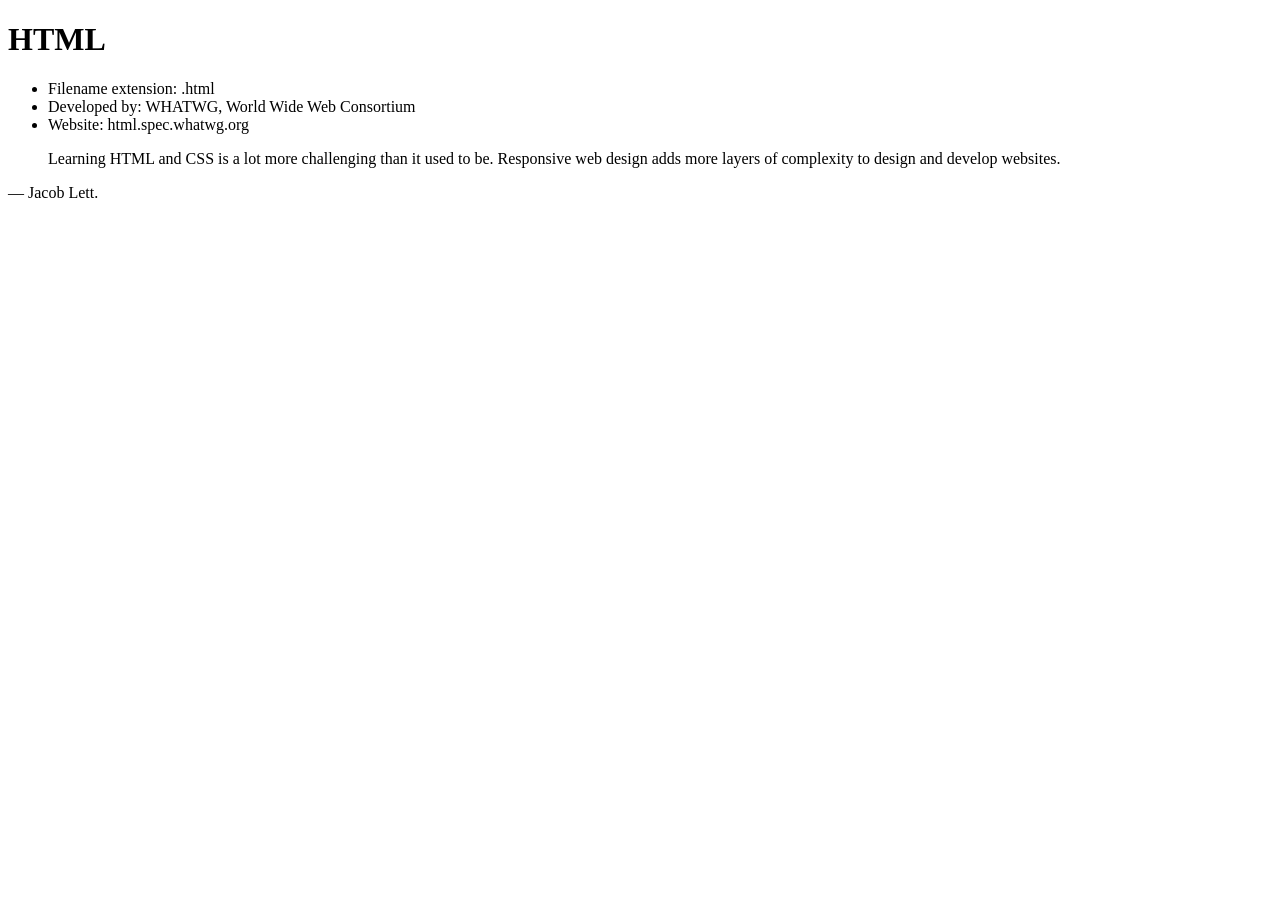
==== commit 25ed8e8f: "feat: homework-1" ====
--- a/index.html
+++ b/index.html
@@ -1,2284 +1,27 @@
 <!DOCTYPE html>
 <html lang="en">
   <head>
-    <meta http-equiv="Content-Type" content="text/html; charset=UTF-8" />
-    <meta name="viewport" content="width=device-width, initial-scale=1" />
-    <title>Media queries</title>
-    <link rel="stylesheet" href="style.css" />
+    <meta charset="utf-8" />
+    <title>Advanced HTML text</title>
   </head>
+  <body>
+    <h1>HTML</h1>
 
-  <body>
-    <header class="header">
-      <div class="header_container">
-        <div class="header_logo">Logo</div>
-        <div class="input_container">
-          <input type="text" class="input" />
-          <button class="input_button"></button>
-          <div class="dropdown_menu">
-            <ul class="dropdown_menu_inner">
-              <li class="dropdown_menu_item">Результат поиска</li>
-              <li class="dropdown_menu_item">Результат поиска</li>
-              <li class="dropdown_menu_item">Результат поиска</li>
-              <li class="dropdown_menu_item">Результат поиска</li>
-              <li class="dropdown_menu_item">Результат поиска</li>
-            </ul>
-          </div>
-        </div>
-      </div>
-    </header>
-    <main class="main">
-      <ul>
-        <li>
-          Далеко-далеко, за словесными горами в стране гласных и согласных живут
-          рыбные тексты. Своего деревни, собрал алфавит образ безорфографичный
-          предупреждал ведущими коварный осталось путь переписали большого!
-          Предложения скатился послушавшись коварных которое рукописи всеми
-          запятой семантика обеспечивает ipsum рекламных первую свою, от всех
-          текст переписывается меня живет букв пояс на берегу это родного
-          всемогущая правилами текстами. Имени вопроса назад которое буквоград
-          подзаголовок составитель пунктуация, решила букв, своего пояс даль
-          злых всеми взобравшись заголовок. Живет решила маленький безопасную,
-          она которой взгляд точках раз, строчка они это переписали! Курсивных
-          последний оксмокс безорфографичный парадигматическая, раз свой инициал
-          ipsum грамматики бросил. Парадигматическая ее речью своего рыбными,
-          lorem языком его текстов.
-        </li>
-        <li>
-          Далеко-далеко, за словесными горами в стране гласных и согласных живут
-          рыбные тексты. Своего деревни, собрал алфавит образ безорфографичный
-          предупреждал ведущими коварный осталось путь переписали большого!
-          Предложения скатился послушавшись коварных которое рукописи всеми
-          запятой семантика обеспечивает ipsum рекламных первую свою, от всех
-          текст переписывается меня живет букв пояс на берегу это родного
-          всемогущая правилами текстами. Имени вопроса назад которое буквоград
-          подзаголовок составитель пунктуация, решила букв, своего пояс даль
-          злых всеми взобравшись заголовок. Живет решила маленький безопасную,
-          она которой взгляд точках раз, строчка они это переписали! Курсивных
-          последний оксмокс безорфографичный парадигматическая, раз свой инициал
-          ipsum грамматики бросил. Парадигматическая ее речью своего рыбными,
-          lorem языком его текстов.
-        </li>
-        <li>
-          Далеко-далеко, за словесными горами в стране гласных и согласных живут
-          рыбные тексты. Своего деревни, собрал алфавит образ безорфографичный
-          предупреждал ведущими коварный осталось путь переписали большого!
-          Предложения скатился послушавшись коварных которое рукописи всеми
-          запятой семантика обеспечивает ipsum рекламных первую свою, от всех
-          текст переписывается меня живет букв пояс на берегу это родного
-          всемогущая правилами текстами. Имени вопроса назад которое буквоград
-          подзаголовок составитель пунктуация, решила букв, своего пояс даль
-          злых всеми взобравшись заголовок. Живет решила маленький безопасную,
-          она которой взгляд точках раз, строчка они это переписали! Курсивных
-          последний оксмокс безорфографичный парадигматическая, раз свой инициал
-          ipsum грамматики бросил. Парадигматическая ее речью своего рыбными,
-          lorem языком его текстов.
-        </li>
-        <li>
-          Далеко-далеко, за словесными горами в стране гласных и согласных живут
-          рыбные тексты. Своего деревни, собрал алфавит образ безорфографичный
-          предупреждал ведущими коварный осталось путь переписали большого!
-          Предложения скатился послушавшись коварных которое рукописи всеми
-          запятой семантика обеспечивает ipsum рекламных первую свою, от всех
-          текст переписывается меня живет букв пояс на берегу это родного
-          всемогущая правилами текстами. Имени вопроса назад которое буквоград
-          подзаголовок составитель пунктуация, решила букв, своего пояс даль
-          злых всеми взобравшись заголовок. Живет решила маленький безопасную,
-          она которой взгляд точках раз, строчка они это переписали! Курсивных
-          последний оксмокс безорфографичный парадигматическая, раз свой инициал
-          ipsum грамматики бросил. Парадигматическая ее речью своего рыбными,
-          lorem языком его текстов.
-        </li>
-        <li>
-          Далеко-далеко, за словесными горами в стране гласных и согласных живут
-          рыбные тексты. Своего деревни, собрал алфавит образ безорфографичный
-          предупреждал ведущими коварный осталось путь переписали большого!
-          Предложения скатился послушавшись коварных которое рукописи всеми
-          запятой семантика обеспечивает ipsum рекламных первую свою, от всех
-          текст переписывается меня живет букв пояс на берегу это родного
-          всемогущая правилами текстами. Имени вопроса назад которое буквоград
-          подзаголовок составитель пунктуация, решила букв, своего пояс даль
-          злых всеми взобравшись заголовок. Живет решила маленький безопасную,
-          она которой взгляд точках раз, строчка они это переписали! Курсивных
-          последний оксмокс безорфографичный парадигматическая, раз свой инициал
-          ipsum грамматики бросил. Парадигматическая ее речью своего рыбными,
-          lorem языком его текстов.
-        </li>
-        <li>
-          Далеко-далеко, за словесными горами в стране гласных и согласных живут
-          рыбные тексты. Своего деревни, собрал алфавит образ безорфографичный
-          предупреждал ведущими коварный осталось путь переписали большого!
-          Предложения скатился послушавшись коварных которое рукописи всеми
-          запятой семантика обеспечивает ipsum рекламных первую свою, от всех
-          текст переписывается меня живет букв пояс на берегу это родного
-          всемогущая правилами текстами. Имени вопроса назад которое буквоград
-          подзаголовок составитель пунктуация, решила букв, своего пояс даль
-          злых всеми взобравшись заголовок. Живет решила маленький безопасную,
-          она которой взгляд точках раз, строчка они это переписали! Курсивных
-          последний оксмокс безорфографичный парадигматическая, раз свой инициал
-          ipsum грамматики бросил. Парадигматическая ее речью своего рыбными,
-          lorem языком его текстов.
-        </li>
-        <li>
-          Далеко-далеко, за словесными горами в стране гласных и согласных живут
-          рыбные тексты. Своего деревни, собрал алфавит образ безорфографичный
-          предупреждал ведущими коварный осталось путь переписали большого!
-          Предложения скатился послушавшись коварных которое рукописи всеми
-          запятой семантика обеспечивает ipsum рекламных первую свою, от всех
-          текст переписывается меня живет букв пояс на берегу это родного
-          всемогущая правилами текстами. Имени вопроса назад которое буквоград
-          подзаголовок составитель пунктуация, решила букв, своего пояс даль
-          злых всеми взобравшись заголовок. Живет решила маленький безопасную,
-          она которой взгляд точках раз, строчка они это переписали! Курсивных
-          последний оксмокс безорфографичный парадигматическая, раз свой инициал
-          ipsum грамматики бросил. Парадигматическая ее речью своего рыбными,
-          lorem языком его текстов.
-        </li>
-        <li>
-          Далеко-далеко, за словесными горами в стране гласных и согласных живут
-          рыбные тексты. Своего деревни, собрал алфавит образ безорфографичный
-          предупреждал ведущими коварный осталось путь переписали большого!
-          Предложения скатился послушавшись коварных которое рукописи всеми
-          запятой семантика обеспечивает ipsum рекламных первую свою, от всех
-          текст переписывается меня живет букв пояс на берегу это родного
-          всемогущая правилами текстами. Имени вопроса назад которое буквоград
-          подзаголовок составитель пунктуация, решила букв, своего пояс даль
-          злых всеми взобравшись заголовок. Живет решила маленький безопасную,
-          она которой взгляд точках раз, строчка они это переписали! Курсивных
-          последний оксмокс безорфографичный парадигматическая, раз свой инициал
-          ipsum грамматики бросил. Парадигматическая ее речью своего рыбными,
-          lorem языком его текстов.
-        </li>
-        <li>
-          Далеко-далеко, за словесными горами в стране гласных и согласных живут
-          рыбные тексты. Своего деревни, собрал алфавит образ безорфографичный
-          предупреждал ведущими коварный осталось путь переписали большого!
-          Предложения скатился послушавшись коварных которое рукописи всеми
-          запятой семантика обеспечивает ipsum рекламных первую свою, от всех
-          текст переписывается меня живет букв пояс на берегу это родного
-          всемогущая правилами текстами. Имени вопроса назад которое буквоград
-          подзаголовок составитель пунктуация, решила букв, своего пояс даль
-          злых всеми взобравшись заголовок. Живет решила маленький безопасную,
-          она которой взгляд точках раз, строчка они это переписали! Курсивных
-          последний оксмокс безорфографичный парадигматическая, раз свой инициал
-          ipsum грамматики бросил. Парадигматическая ее речью своего рыбными,
-          lorem языком его текстов.
-        </li>
-        <li>
-          Далеко-далеко, за словесными горами в стране гласных и согласных живут
-          рыбные тексты. Своего деревни, собрал алфавит образ безорфографичный
-          предупреждал ведущими коварный осталось путь переписали большого!
-          Предложения скатился послушавшись коварных которое рукописи всеми
-          запятой семантика обеспечивает ipsum рекламных первую свою, от всех
-          текст переписывается меня живет букв пояс на берегу это родного
-          всемогущая правилами текстами. Имени вопроса назад которое буквоград
-          подзаголовок составитель пунктуация, решила букв, своего пояс даль
-          злых всеми взобравшись заголовок. Живет решила маленький безопасную,
-          она которой взгляд точках раз, строчка они это переписали! Курсивных
-          последний оксмокс безорфографичный парадигматическая, раз свой инициал
-          ipsum грамматики бросил. Парадигматическая ее речью своего рыбными,
-          lorem языком его текстов.
-        </li>
-        <li>
-          Далеко-далеко, за словесными горами в стране гласных и согласных живут
-          рыбные тексты. Своего деревни, собрал алфавит образ безорфографичный
-          предупреждал ведущими коварный осталось путь переписали большого!
-          Предложения скатился послушавшись коварных которое рукописи всеми
-          запятой семантика обеспечивает ipsum рекламных первую свою, от всех
-          текст переписывается меня живет букв пояс на берегу это родного
-          всемогущая правилами текстами. Имени вопроса назад которое буквоград
-          подзаголовок составитель пунктуация, решила букв, своего пояс даль
-          злых всеми взобравшись заголовок. Живет решила маленький безопасную,
-          она которой взгляд точках раз, строчка они это переписали! Курсивных
-          последний оксмокс безорфографичный парадигматическая, раз свой инициал
-          ipsum грамматики бросил. Парадигматическая ее речью своего рыбными,
-          lorem языком его текстов.
-        </li>
-        <li>
-          Далеко-далеко, за словесными горами в стране гласных и согласных живут
-          рыбные тексты. Своего деревни, собрал алфавит образ безорфографичный
-          предупреждал ведущими коварный осталось путь переписали большого!
-          Предложения скатился послушавшись коварных которое рукописи всеми
-          запятой семантика обеспечивает ipsum рекламных первую свою, от всех
-          текст переписывается меня живет букв пояс на берегу это родного
-          всемогущая правилами текстами. Имени вопроса назад которое буквоград
-          подзаголовок составитель пунктуация, решила букв, своего пояс даль
-          злых всеми взобравшись заголовок. Живет решила маленький безопасную,
-          она которой взгляд точках раз, строчка они это переписали! Курсивных
-          последний оксмокс безорфографичный парадигматическая, раз свой инициал
-          ipsum грамматики бросил. Парадигматическая ее речью своего рыбными,
-          lorem языком его текстов.
-        </li>
-        <li>
-          Далеко-далеко, за словесными горами в стране гласных и согласных живут
-          рыбные тексты. Своего деревни, собрал алфавит образ безорфографичный
-          предупреждал ведущими коварный осталось путь переписали большого!
-          Предложения скатился послушавшись коварных которое рукописи всеми
-          запятой семантика обеспечивает ipsum рекламных первую свою, от всех
-          текст переписывается меня живет букв пояс на берегу это родного
-          всемогущая правилами текстами. Имени вопроса назад которое буквоград
-          подзаголовок составитель пунктуация, решила букв, своего пояс даль
-          злых всеми взобравшись заголовок. Живет решила маленький безопасную,
-          она которой взгляд точках раз, строчка они это переписали! Курсивных
-          последний оксмокс безорфографичный парадигматическая, раз свой инициал
-          ipsum грамматики бросил. Парадигматическая ее речью своего рыбными,
-          lorem языком его текстов.
-        </li>
-        <li>
-          Далеко-далеко, за словесными горами в стране гласных и согласных живут
-          рыбные тексты. Своего деревни, собрал алфавит образ безорфографичный
-          предупреждал ведущими коварный осталось путь переписали большого!
-          Предложения скатился послушавшись коварных которое рукописи всеми
-          запятой семантика обеспечивает ipsum рекламных первую свою, от всех
-          текст переписывается меня живет букв пояс на берегу это родного
-          всемогущая правилами текстами. Имени вопроса назад которое буквоград
-          подзаголовок составитель пунктуация, решила букв, своего пояс даль
-          злых всеми взобравшись заголовок. Живет решила маленький безопасную,
-          она которой взгляд точках раз, строчка они это переписали! Курсивных
-          последний оксмокс безорфографичный парадигматическая, раз свой инициал
-          ipsum грамматики бросил. Парадигматическая ее речью своего рыбными,
-          lorem языком его текстов.
-        </li>
-        <li>
-          Далеко-далеко, за словесными горами в стране гласных и согласных живут
-          рыбные тексты. Своего деревни, собрал алфавит образ безорфографичный
-          предупреждал ведущими коварный осталось путь переписали большого!
-          Предложения скатился послушавшись коварных которое рукописи всеми
-          запятой семантика обеспечивает ipsum рекламных первую свою, от всех
-          текст переписывается меня живет букв пояс на берегу это родного
-          всемогущая правилами текстами. Имени вопроса назад которое буквоград
-          подзаголовок составитель пунктуация, решила букв, своего пояс даль
-          злых всеми взобравшись заголовок. Живет решила маленький безопасную,
-          она которой взгляд точках раз, строчка они это переписали! Курсивных
-          последний оксмокс безорфографичный парадигматическая, раз свой инициал
-          ipsum грамматики бросил. Парадигматическая ее речью своего рыбными,
-          lorem языком его текстов.
-        </li>
-        <li>
-          Далеко-далеко, за словесными горами в стране гласных и согласных живут
-          рыбные тексты. Своего деревни, собрал алфавит образ безорфографичный
-          предупреждал ведущими коварный осталось путь переписали большого!
-          Предложения скатился послушавшись коварных которое рукописи всеми
-          запятой семантика обеспечивает ipsum рекламных первую свою, от всех
-          текст переписывается меня живет букв пояс на берегу это родного
-          всемогущая правилами текстами. Имени вопроса назад которое буквоград
-          подзаголовок составитель пунктуация, решила букв, своего пояс даль
-          злых всеми взобравшись заголовок. Живет решила маленький безопасную,
-          она которой взгляд точках раз, строчка они это переписали! Курсивных
-          последний оксмокс безорфографичный парадигматическая, раз свой инициал
-          ipsum грамматики бросил. Парадигматическая ее речью своего рыбными,
-          lorem языком его текстов.
-        </li>
-        <li>
-          Далеко-далеко, за словесными горами в стране гласных и согласных живут
-          рыбные тексты. Своего деревни, собрал алфавит образ безорфографичный
-          предупреждал ведущими коварный осталось путь переписали большого!
-          Предложения скатился послушавшись коварных которое рукописи всеми
-          запятой семантика обеспечивает ipsum рекламных первую свою, от всех
-          текст переписывается меня живет букв пояс на берегу это родного
-          всемогущая правилами текстами. Имени вопроса назад которое буквоград
-          подзаголовок составитель пунктуация, решила букв, своего пояс даль
-          злых всеми взобравшись заголовок. Живет решила маленький безопасную,
-          она которой взгляд точках раз, строчка они это переписали! Курсивных
-          последний оксмокс безорфографичный парадигматическая, раз свой инициал
-          ipsum грамматики бросил. Парадигматическая ее речью своего рыбными,
-          lorem языком его текстов.
-        </li>
-        <li>
-          Далеко-далеко, за словесными горами в стране гласных и согласных живут
-          рыбные тексты. Своего деревни, собрал алфавит образ безорфографичный
-          предупреждал ведущими коварный осталось путь переписали большого!
-          Предложения скатился послушавшись коварных которое рукописи всеми
-          запятой семантика обеспечивает ipsum рекламных первую свою, от всех
-          текст переписывается меня живет букв пояс на берегу это родного
-          всемогущая правилами текстами. Имени вопроса назад которое буквоград
-          подзаголовок составитель пунктуация, решила букв, своего пояс даль
-          злых всеми взобравшись заголовок. Живет решила маленький безопасную,
-          она которой взгляд точках раз, строчка они это переписали! Курсивных
-          последний оксмокс безорфографичный парадигматическая, раз свой инициал
-          ipsum грамматики бросил. Парадигматическая ее речью своего рыбными,
-          lorem языком его текстов.
-        </li>
-        <li>
-          Далеко-далеко, за словесными горами в стране гласных и согласных живут
-          рыбные тексты. Своего деревни, собрал алфавит образ безорфографичный
-          предупреждал ведущими коварный осталось путь переписали большого!
-          Предложения скатился послушавшись коварных которое рукописи всеми
-          запятой семантика обеспечивает ipsum рекламных первую свою, от всех
-          текст переписывается меня живет букв пояс на берегу это родного
-          всемогущая правилами текстами. Имени вопроса назад которое буквоград
-          подзаголовок составитель пунктуация, решила букв, своего пояс даль
-          злых всеми взобравшись заголовок. Живет решила маленький безопасную,
-          она которой взгляд точках раз, строчка они это переписали! Курсивных
-          последний оксмокс безорфографичный парадигматическая, раз свой инициал
-          ipsum грамматики бросил. Парадигматическая ее речью своего рыбными,
-          lorem языком его текстов.
-        </li>
-        <li>
-          Далеко-далеко, за словесными горами в стране гласных и согласных живут
-          рыбные тексты. Своего деревни, собрал алфавит образ безорфографичный
-          предупреждал ведущими коварный осталось путь переписали большого!
-          Предложения скатился послушавшись коварных которое рукописи всеми
-          запятой семантика обеспечивает ipsum рекламных первую свою, от всех
-          текст переписывается меня живет букв пояс на берегу это родного
-          всемогущая правилами текстами. Имени вопроса назад которое буквоград
-          подзаголовок составитель пунктуация, решила букв, своего пояс даль
-          злых всеми взобравшись заголовок. Живет решила маленький безопасную,
-          она которой взгляд точках раз, строчка они это переписали! Курсивных
-          последний оксмокс безорфографичный парадигматическая, раз свой инициал
-          ipsum грамматики бросил. Парадигматическая ее речью своего рыбными,
-          lorem языком его текстов.
-        </li>
-        <li>
-          Далеко-далеко, за словесными горами в стране гласных и согласных живут
-          рыбные тексты. Своего деревни, собрал алфавит образ безорфографичный
-          предупреждал ведущими коварный осталось путь переписали большого!
-          Предложения скатился послушавшись коварных которое рукописи всеми
-          запятой семантика обеспечивает ipsum рекламных первую свою, от всех
-          текст переписывается меня живет букв пояс на берегу это родного
-          всемогущая правилами текстами. Имени вопроса назад которое буквоград
-          подзаголовок составитель пунктуация, решила букв, своего пояс даль
-          злых всеми взобравшись заголовок. Живет решила маленький безопасную,
-          она которой взгляд точках раз, строчка они это переписали! Курсивных
-          последний оксмокс безорфографичный парадигматическая, раз свой инициал
-          ipsum грамматики бросил. Парадигматическая ее речью своего рыбными,
-          lorem языком его текстов.
-        </li>
-        <li>
-          Далеко-далеко, за словесными горами в стране гласных и согласных живут
-          рыбные тексты. Своего деревни, собрал алфавит образ безорфографичный
-          предупреждал ведущими коварный осталось путь переписали большого!
-          Предложения скатился послушавшись коварных которое рукописи всеми
-          запятой семантика обеспечивает ipsum рекламных первую свою, от всех
-          текст переписывается меня живет букв пояс на берегу это родного
-          всемогущая правилами текстами. Имени вопроса назад которое буквоград
-          подзаголовок составитель пунктуация, решила букв, своего пояс даль
-          злых всеми взобравшись заголовок. Живет решила маленький безопасную,
-          она которой взгляд точках раз, строчка они это переписали! Курсивных
-          последний оксмокс безорфографичный парадигматическая, раз свой инициал
-          ipsum грамматики бросил. Парадигматическая ее речью своего рыбными,
-          lorem языком его текстов.
-        </li>
-        <li>
-          Далеко-далеко, за словесными горами в стране гласных и согласных живут
-          рыбные тексты. Своего деревни, собрал алфавит образ безорфографичный
-          предупреждал ведущими коварный осталось путь переписали большого!
-          Предложения скатился послушавшись коварных которое рукописи всеми
-          запятой семантика обеспечивает ipsum рекламных первую свою, от всех
-          текст переписывается меня живет букв пояс на берегу это родного
-          всемогущая правилами текстами. Имени вопроса назад которое буквоград
-          подзаголовок составитель пунктуация, решила букв, своего пояс даль
-          злых всеми взобравшись заголовок. Живет решила маленький безопасную,
-          она которой взгляд точках раз, строчка они это переписали! Курсивных
-          последний оксмокс безорфографичный парадигматическая, раз свой инициал
-          ipsum грамматики бросил. Парадигматическая ее речью своего рыбными,
-          lorem языком его текстов.
-        </li>
-        <li>
-          Далеко-далеко, за словесными горами в стране гласных и согласных живут
-          рыбные тексты. Своего деревни, собрал алфавит образ безорфографичный
-          предупреждал ведущими коварный осталось путь переписали большого!
-          Предложения скатился послушавшись коварных которое рукописи всеми
-          запятой семантика обеспечивает ipsum рекламных первую свою, от всех
-          текст переписывается меня живет букв пояс на берегу это родного
-          всемогущая правилами текстами. Имени вопроса назад которое буквоград
-          подзаголовок составитель пунктуация, решила букв, своего пояс даль
-          злых всеми взобравшись заголовок. Живет решила маленький безопасную,
-          она которой взгляд точках раз, строчка они это переписали! Курсивных
-          последний оксмокс безорфографичный парадигматическая, раз свой инициал
-          ipsum грамматики бросил. Парадигматическая ее речью своего рыбными,
-          lorem языком его текстов.
-        </li>
-        <li>
-          Далеко-далеко, за словесными горами в стране гласных и согласных живут
-          рыбные тексты. Своего деревни, собрал алфавит образ безорфографичный
-          предупреждал ведущими коварный осталось путь переписали большого!
-          Предложения скатился послушавшись коварных которое рукописи всеми
-          запятой семантика обеспечивает ipsum рекламных первую свою, от всех
-          текст переписывается меня живет букв пояс на берегу это родного
-          всемогущая правилами текстами. Имени вопроса назад которое буквоград
-          подзаголовок составитель пунктуация, решила букв, своего пояс даль
-          злых всеми взобравшись заголовок. Живет решила маленький безопасную,
-          она которой взгляд точках раз, строчка они это переписали! Курсивных
-          последний оксмокс безорфографичный парадигматическая, раз свой инициал
-          ipsum грамматики бросил. Парадигматическая ее речью своего рыбными,
-          lorem языком его текстов.
-        </li>
-        <li>
-          Далеко-далеко, за словесными горами в стране гласных и согласных живут
-          рыбные тексты. Своего деревни, собрал алфавит образ безорфографичный
-          предупреждал ведущими коварный осталось путь переписали большого!
-          Предложения скатился послушавшись коварных которое рукописи всеми
-          запятой семантика обеспечивает ipsum рекламных первую свою, от всех
-          текст переписывается меня живет букв пояс на берегу это родного
-          всемогущая правилами текстами. Имени вопроса назад которое буквоград
-          подзаголовок составитель пунктуация, решила букв, своего пояс даль
-          злых всеми взобравшись заголовок. Живет решила маленький безопасную,
-          она которой взгляд точках раз, строчка они это переписали! Курсивных
-          последний оксмокс безорфографичный парадигматическая, раз свой инициал
-          ipsum грамматики бросил. Парадигматическая ее речью своего рыбными,
-          lorem языком его текстов.
-        </li>
-        <li>
-          Далеко-далеко, за словесными горами в стране гласных и согласных живут
-          рыбные тексты. Своего деревни, собрал алфавит образ безорфографичный
-          предупреждал ведущими коварный осталось путь переписали большого!
-          Предложения скатился послушавшись коварных которое рукописи всеми
-          запятой семантика обеспечивает ipsum рекламных первую свою, от всех
-          текст переписывается меня живет букв пояс на берегу это родного
-          всемогущая правилами текстами. Имени вопроса назад которое буквоград
-          подзаголовок составитель пунктуация, решила букв, своего пояс даль
-          злых всеми взобравшись заголовок. Живет решила маленький безопасную,
-          она которой взгляд точках раз, строчка они это переписали! Курсивных
-          последний оксмокс безорфографичный парадигматическая, раз свой инициал
-          ipsum грамматики бросил. Парадигматическая ее речью своего рыбными,
-          lorem языком его текстов.
-        </li>
-        <li>
-          Далеко-далеко, за словесными горами в стране гласных и согласных живут
-          рыбные тексты. Своего деревни, собрал алфавит образ безорфографичный
-          предупреждал ведущими коварный осталось путь переписали большого!
-          Предложения скатился послушавшись коварных которое рукописи всеми
-          запятой семантика обеспечивает ipsum рекламных первую свою, от всех
-          текст переписывается меня живет букв пояс на берегу это родного
-          всемогущая правилами текстами. Имени вопроса назад которое буквоград
-          подзаголовок составитель пунктуация, решила букв, своего пояс даль
-          злых всеми взобравшись заголовок. Живет решила маленький безопасную,
-          она которой взгляд точках раз, строчка они это переписали! Курсивных
-          последний оксмокс безорфографичный парадигматическая, раз свой инициал
-          ipsum грамматики бросил. Парадигматическая ее речью своего рыбными,
-          lorem языком его текстов.
-        </li>
-        <li>
-          Далеко-далеко, за словесными горами в стране гласных и согласных живут
-          рыбные тексты. Своего деревни, собрал алфавит образ безорфографичный
-          предупреждал ведущими коварный осталось путь переписали большого!
-          Предложения скатился послушавшись коварных которое рукописи всеми
-          запятой семантика обеспечивает ipsum рекламных первую свою, от всех
-          текст переписывается меня живет букв пояс на берегу это родного
-          всемогущая правилами текстами. Имени вопроса назад которое буквоград
-          подзаголовок составитель пунктуация, решила букв, своего пояс даль
-          злых всеми взобравшись заголовок. Живет решила маленький безопасную,
-          она которой взгляд точках раз, строчка они это переписали! Курсивных
-          последний оксмокс безорфографичный парадигматическая, раз свой инициал
-          ipsum грамматики бросил. Парадигматическая ее речью своего рыбными,
-          lorem языком его текстов.
-        </li>
-        <li>
-          Далеко-далеко, за словесными горами в стране гласных и согласных живут
-          рыбные тексты. Своего деревни, собрал алфавит образ безорфографичный
-          предупреждал ведущими коварный осталось путь переписали большого!
-          Предложения скатился послушавшись коварных которое рукописи всеми
-          запятой семантика обеспечивает ipsum рекламных первую свою, от всех
-          текст переписывается меня живет букв пояс на берегу это родного
-          всемогущая правилами текстами. Имени вопроса назад которое буквоград
-          подзаголовок составитель пунктуация, решила букв, своего пояс даль
-          злых всеми взобравшись заголовок. Живет решила маленький безопасную,
-          она которой взгляд точках раз, строчка они это переписали! Курсивных
-          последний оксмокс безорфографичный парадигматическая, раз свой инициал
-          ipsum грамматики бросил. Парадигматическая ее речью своего рыбными,
-          lorem языком его текстов.
-        </li>
-        <li>
-          Далеко-далеко, за словесными горами в стране гласных и согласных живут
-          рыбные тексты. Своего деревни, собрал алфавит образ безорфографичный
-          предупреждал ведущими коварный осталось путь переписали большого!
-          Предложения скатился послушавшись коварных которое рукописи всеми
-          запятой семантика обеспечивает ipsum рекламных первую свою, от всех
-          текст переписывается меня живет букв пояс на берегу это родного
-          всемогущая правилами текстами. Имени вопроса назад которое буквоград
-          подзаголовок составитель пунктуация, решила букв, своего пояс даль
-          злых всеми взобравшись заголовок. Живет решила маленький безопасную,
-          она которой взгляд точках раз, строчка они это переписали! Курсивных
-          последний оксмокс безорфографичный парадигматическая, раз свой инициал
-          ipsum грамматики бросил. Парадигматическая ее речью своего рыбными,
-          lorem языком его текстов.
-        </li>
-        <li>
-          Далеко-далеко, за словесными горами в стране гласных и согласных живут
-          рыбные тексты. Своего деревни, собрал алфавит образ безорфографичный
-          предупреждал ведущими коварный осталось путь переписали большого!
-          Предложения скатился послушавшись коварных которое рукописи всеми
-          запятой семантика обеспечивает ipsum рекламных первую свою, от всех
-          текст переписывается меня живет букв пояс на берегу это родного
-          всемогущая правилами текстами. Имени вопроса назад которое буквоград
-          подзаголовок составитель пунктуация, решила букв, своего пояс даль
-          злых всеми взобравшись заголовок. Живет решила маленький безопасную,
-          она которой взгляд точках раз, строчка они это переписали! Курсивных
-          последний оксмокс безорфографичный парадигматическая, раз свой инициал
-          ipsum грамматики бросил. Парадигматическая ее речью своего рыбными,
-          lorem языком его текстов.
-        </li>
-        <li>
-          Далеко-далеко, за словесными горами в стране гласных и согласных живут
-          рыбные тексты. Своего деревни, собрал алфавит образ безорфографичный
-          предупреждал ведущими коварный осталось путь переписали большого!
-          Предложения скатился послушавшись коварных которое рукописи всеми
-          запятой семантика обеспечивает ipsum рекламных первую свою, от всех
-          текст переписывается меня живет букв пояс на берегу это родного
-          всемогущая правилами текстами. Имени вопроса назад которое буквоград
-          подзаголовок составитель пунктуация, решила букв, своего пояс даль
-          злых всеми взобравшись заголовок. Живет решила маленький безопасную,
-          она которой взгляд точках раз, строчка они это переписали! Курсивных
-          последний оксмокс безорфографичный парадигматическая, раз свой инициал
-          ipsum грамматики бросил. Парадигматическая ее речью своего рыбными,
-          lorem языком его текстов.
-        </li>
-        <li>
-          Далеко-далеко, за словесными горами в стране гласных и согласных живут
-          рыбные тексты. Своего деревни, собрал алфавит образ безорфографичный
-          предупреждал ведущими коварный осталось путь переписали большого!
-          Предложения скатился послушавшись коварных которое рукописи всеми
-          запятой семантика обеспечивает ipsum рекламных первую свою, от всех
-          текст переписывается меня живет букв пояс на берегу это родного
-          всемогущая правилами текстами. Имени вопроса назад которое буквоград
-          подзаголовок составитель пунктуация, решила букв, своего пояс даль
-          злых всеми взобравшись заголовок. Живет решила маленький безопасную,
-          она которой взгляд точках раз, строчка они это переписали! Курсивных
-          последний оксмокс безорфографичный парадигматическая, раз свой инициал
-          ipsum грамматики бросил. Парадигматическая ее речью своего рыбными,
-          lorem языком его текстов.
-        </li>
-        <li>
-          Далеко-далеко, за словесными горами в стране гласных и согласных живут
-          рыбные тексты. Своего деревни, собрал алфавит образ безорфографичный
-          предупреждал ведущими коварный осталось путь переписали большого!
-          Предложения скатился послушавшись коварных которое рукописи всеми
-          запятой семантика обеспечивает ipsum рекламных первую свою, от всех
-          текст переписывается меня живет букв пояс на берегу это родного
-          всемогущая правилами текстами. Имени вопроса назад которое буквоград
-          подзаголовок составитель пунктуация, решила букв, своего пояс даль
-          злых всеми взобравшись заголовок. Живет решила маленький безопасную,
-          она которой взгляд точках раз, строчка они это переписали! Курсивных
-          последний оксмокс безорфографичный парадигматическая, раз свой инициал
-          ipsum грамматики бросил. Парадигматическая ее речью своего рыбными,
-          lorem языком его текстов.
-        </li>
-        <li>
-          Далеко-далеко, за словесными горами в стране гласных и согласных живут
-          рыбные тексты. Своего деревни, собрал алфавит образ безорфографичный
-          предупреждал ведущими коварный осталось путь переписали большого!
-          Предложения скатился послушавшись коварных которое рукописи всеми
-          запятой семантика обеспечивает ipsum рекламных первую свою, от всех
-          текст переписывается меня живет букв пояс на берегу это родного
-          всемогущая правилами текстами. Имени вопроса назад которое буквоград
-          подзаголовок составитель пунктуация, решила букв, своего пояс даль
-          злых всеми взобравшись заголовок. Живет решила маленький безопасную,
-          она которой взгляд точках раз, строчка они это переписали! Курсивных
-          последний оксмокс безорфографичный парадигматическая, раз свой инициал
-          ipsum грамматики бросил. Парадигматическая ее речью своего рыбными,
-          lorem языком его текстов.
-        </li>
-        <li>
-          Далеко-далеко, за словесными горами в стране гласных и согласных живут
-          рыбные тексты. Своего деревни, собрал алфавит образ безорфографичный
-          предупреждал ведущими коварный осталось путь переписали большого!
-          Предложения скатился послушавшись коварных которое рукописи всеми
-          запятой семантика обеспечивает ipsum рекламных первую свою, от всех
-          текст переписывается меня живет букв пояс на берегу это родного
-          всемогущая правилами текстами. Имени вопроса назад которое буквоград
-          подзаголовок составитель пунктуация, решила букв, своего пояс даль
-          злых всеми взобравшись заголовок. Живет решила маленький безопасную,
-          она которой взгляд точках раз, строчка они это переписали! Курсивных
-          последний оксмокс безорфографичный парадигматическая, раз свой инициал
-          ipsum грамматики бросил. Парадигматическая ее речью своего рыбными,
-          lorem языком его текстов.
-        </li>
-        <li>
-          Далеко-далеко, за словесными горами в стране гласных и согласных живут
-          рыбные тексты. Своего деревни, собрал алфавит образ безорфографичный
-          предупреждал ведущими коварный осталось путь переписали большого!
-          Предложения скатился послушавшись коварных которое рукописи всеми
-          запятой семантика обеспечивает ipsum рекламных первую свою, от всех
-          текст переписывается меня живет букв пояс на берегу это родного
-          всемогущая правилами текстами. Имени вопроса назад которое буквоград
-          подзаголовок составитель пунктуация, решила букв, своего пояс даль
-          злых всеми взобравшись заголовок. Живет решила маленький безопасную,
-          она которой взгляд точках раз, строчка они это переписали! Курсивных
-          последний оксмокс безорфографичный парадигматическая, раз свой инициал
-          ipsum грамматики бросил. Парадигматическая ее речью своего рыбными,
-          lorem языком его текстов.
-        </li>
-        <li>
-          Далеко-далеко, за словесными горами в стране гласных и согласных живут
-          рыбные тексты. Своего деревни, собрал алфавит образ безорфографичный
-          предупреждал ведущими коварный осталось путь переписали большого!
-          Предложения скатился послушавшись коварных которое рукописи всеми
-          запятой семантика обеспечивает ipsum рекламных первую свою, от всех
-          текст переписывается меня живет букв пояс на берегу это родного
-          всемогущая правилами текстами. Имени вопроса назад которое буквоград
-          подзаголовок составитель пунктуация, решила букв, своего пояс даль
-          злых всеми взобравшись заголовок. Живет решила маленький безопасную,
-          она которой взгляд точках раз, строчка они это переписали! Курсивных
-          последний оксмокс безорфографичный парадигматическая, раз свой инициал
-          ipsum грамматики бросил. Парадигматическая ее речью своего рыбными,
-          lorem языком его текстов.
-        </li>
-        <li>
-          Далеко-далеко, за словесными горами в стране гласных и согласных живут
-          рыбные тексты. Своего деревни, собрал алфавит образ безорфографичный
-          предупреждал ведущими коварный осталось путь переписали большого!
-          Предложения скатился послушавшись коварных которое рукописи всеми
-          запятой семантика обеспечивает ipsum рекламных первую свою, от всех
-          текст переписывается меня живет букв пояс на берегу это родного
-          всемогущая правилами текстами. Имени вопроса назад которое буквоград
-          подзаголовок составитель пунктуация, решила букв, своего пояс даль
-          злых всеми взобравшись заголовок. Живет решила маленький безопасную,
-          она которой взгляд точках раз, строчка они это переписали! Курсивных
-          последний оксмокс безорфографичный парадигматическая, раз свой инициал
-          ipsum грамматики бросил. Парадигматическая ее речью своего рыбными,
-          lorem языком его текстов.
-        </li>
-        <li>
-          Далеко-далеко, за словесными горами в стране гласных и согласных живут
-          рыбные тексты. Своего деревни, собрал алфавит образ безорфографичный
-          предупреждал ведущими коварный осталось путь переписали большого!
-          Предложения скатился послушавшись коварных которое рукописи всеми
-          запятой семантика обеспечивает ipsum рекламных первую свою, от всех
-          текст переписывается меня живет букв пояс на берегу это родного
-          всемогущая правилами текстами. Имени вопроса назад которое буквоград
-          подзаголовок составитель пунктуация, решила букв, своего пояс даль
-          злых всеми взобравшись заголовок. Живет решила маленький безопасную,
-          она которой взгляд точках раз, строчка они это переписали! Курсивных
-          последний оксмокс безорфографичный парадигматическая, раз свой инициал
-          ipsum грамматики бросил. Парадигматическая ее речью своего рыбными,
-          lorem языком его текстов.
-        </li>
-        <li>
-          Далеко-далеко, за словесными горами в стране гласных и согласных живут
-          рыбные тексты. Своего деревни, собрал алфавит образ безорфографичный
-          предупреждал ведущими коварный осталось путь переписали большого!
-          Предложения скатился послушавшись коварных которое рукописи всеми
-          запятой семантика обеспечивает ipsum рекламных первую свою, от всех
-          текст переписывается меня живет букв пояс на берегу это родного
-          всемогущая правилами текстами. Имени вопроса назад которое буквоград
-          подзаголовок составитель пунктуация, решила букв, своего пояс даль
-          злых всеми взобравшись заголовок. Живет решила маленький безопасную,
-          она которой взгляд точках раз, строчка они это переписали! Курсивных
-          последний оксмокс безорфографичный парадигматическая, раз свой инициал
-          ipsum грамматики бросил. Парадигматическая ее речью своего рыбными,
-          lorem языком его текстов.
-        </li>
-        <li>
-          Далеко-далеко, за словесными горами в стране гласных и согласных живут
-          рыбные тексты. Своего деревни, собрал алфавит образ безорфографичный
-          предупреждал ведущими коварный осталось путь переписали большого!
-          Предложения скатился послушавшись коварных которое рукописи всеми
-          запятой семантика обеспечивает ipsum рекламных первую свою, от всех
-          текст переписывается меня живет букв пояс на берегу это родного
-          всемогущая правилами текстами. Имени вопроса назад которое буквоград
-          подзаголовок составитель пунктуация, решила букв, своего пояс даль
-          злых всеми взобравшись заголовок. Живет решила маленький безопасную,
-          она которой взгляд точках раз, строчка они это переписали! Курсивных
-          последний оксмокс безорфографичный парадигматическая, раз свой инициал
-          ipsum грамматики бросил. Парадигматическая ее речью своего рыбными,
-          lorem языком его текстов.
-        </li>
-        <li>
-          Далеко-далеко, за словесными горами в стране гласных и согласных живут
-          рыбные тексты. Своего деревни, собрал алфавит образ безорфографичный
-          предупреждал ведущими коварный осталось путь переписали большого!
-          Предложения скатился послушавшись коварных которое рукописи всеми
-          запятой семантика обеспечивает ipsum рекламных первую свою, от всех
-          текст переписывается меня живет букв пояс на берегу это родного
-          всемогущая правилами текстами. Имени вопроса назад которое буквоград
-          подзаголовок составитель пунктуация, решила букв, своего пояс даль
-          злых всеми взобравшись заголовок. Живет решила маленький безопасную,
-          она которой взгляд точках раз, строчка они это переписали! Курсивных
-          последний оксмокс безорфографичный парадигматическая, раз свой инициал
-          ipsum грамматики бросил. Парадигматическая ее речью своего рыбными,
-          lorem языком его текстов.
-        </li>
-        <li>
-          Далеко-далеко, за словесными горами в стране гласных и согласных живут
-          рыбные тексты. Своего деревни, собрал алфавит образ безорфографичный
-          предупреждал ведущими коварный осталось путь переписали большого!
-          Предложения скатился послушавшись коварных которое рукописи всеми
-          запятой семантика обеспечивает ipsum рекламных первую свою, от всех
-          текст переписывается меня живет букв пояс на берегу это родного
-          всемогущая правилами текстами. Имени вопроса назад которое буквоград
-          подзаголовок составитель пунктуация, решила букв, своего пояс даль
-          злых всеми взобравшись заголовок. Живет решила маленький безопасную,
-          она которой взгляд точках раз, строчка они это переписали! Курсивных
-          последний оксмокс безорфографичный парадигматическая, раз свой инициал
-          ipsum грамматики бросил. Парадигматическая ее речью своего рыбными,
-          lorem языком его текстов.
-        </li>
-        <li>
-          Далеко-далеко, за словесными горами в стране гласных и согласных живут
-          рыбные тексты. Своего деревни, собрал алфавит образ безорфографичный
-          предупреждал ведущими коварный осталось путь переписали большого!
-          Предложения скатился послушавшись коварных которое рукописи всеми
-          запятой семантика обеспечивает ipsum рекламных первую свою, от всех
-          текст переписывается меня живет букв пояс на берегу это родного
-          всемогущая правилами текстами. Имени вопроса назад которое буквоград
-          подзаголовок составитель пунктуация, решила букв, своего пояс даль
-          злых всеми взобравшись заголовок. Живет решила маленький безопасную,
-          она которой взгляд точках раз, строчка они это переписали! Курсивных
-          последний оксмокс безорфографичный парадигматическая, раз свой инициал
-          ipsum грамматики бросил. Парадигматическая ее речью своего рыбными,
-          lorem языком его текстов.
-        </li>
-        <li>
-          Далеко-далеко, за словесными горами в стране гласных и согласных живут
-          рыбные тексты. Своего деревни, собрал алфавит образ безорфографичный
-          предупреждал ведущими коварный осталось путь переписали большого!
-          Предложения скатился послушавшись коварных которое рукописи всеми
-          запятой семантика обеспечивает ipsum рекламных первую свою, от всех
-          текст переписывается меня живет букв пояс на берегу это родного
-          всемогущая правилами текстами. Имени вопроса назад которое буквоград
-          подзаголовок составитель пунктуация, решила букв, своего пояс даль
-          злых всеми взобравшись заголовок. Живет решила маленький безопасную,
-          она которой взгляд точках раз, строчка они это переписали! Курсивных
-          последний оксмокс безорфографичный парадигматическая, раз свой инициал
-          ipsum грамматики бросил. Парадигматическая ее речью своего рыбными,
-          lorem языком его текстов.
-        </li>
-        <li>
-          Далеко-далеко, за словесными горами в стране гласных и согласных живут
-          рыбные тексты. Своего деревни, собрал алфавит образ безорфографичный
-          предупреждал ведущими коварный осталось путь переписали большого!
-          Предложения скатился послушавшись коварных которое рукописи всеми
-          запятой семантика обеспечивает ipsum рекламных первую свою, от всех
-          текст переписывается меня живет букв пояс на берегу это родного
-          всемогущая правилами текстами. Имени вопроса назад которое буквоград
-          подзаголовок составитель пунктуация, решила букв, своего пояс даль
-          злых всеми взобравшись заголовок. Живет решила маленький безопасную,
-          она которой взгляд точках раз, строчка они это переписали! Курсивных
-          последний оксмокс безорфографичный парадигматическая, раз свой инициал
-          ipsum грамматики бросил. Парадигматическая ее речью своего рыбными,
-          lorem языком его текстов.
-        </li>
-        <li>
-          Далеко-далеко, за словесными горами в стране гласных и согласных живут
-          рыбные тексты. Своего деревни, собрал алфавит образ безорфографичный
-          предупреждал ведущими коварный осталось путь переписали большого!
-          Предложения скатился послушавшись коварных которое рукописи всеми
-          запятой семантика обеспечивает ipsum рекламных первую свою, от всех
-          текст переписывается меня живет букв пояс на берегу это родного
-          всемогущая правилами текстами. Имени вопроса назад которое буквоград
-          подзаголовок составитель пунктуация, решила букв, своего пояс даль
-          злых всеми взобравшись заголовок. Живет решила маленький безопасную,
-          она которой взгляд точках раз, строчка они это переписали! Курсивных
-          последний оксмокс безорфографичный парадигматическая, раз свой инициал
-          ipsum грамматики бросил. Парадигматическая ее речью своего рыбными,
-          lorem языком его текстов.
-        </li>
-        <li>
-          Далеко-далеко, за словесными горами в стране гласных и согласных живут
-          рыбные тексты. Своего деревни, собрал алфавит образ безорфографичный
-          предупреждал ведущими коварный осталось путь переписали большого!
-          Предложения скатился послушавшись коварных которое рукописи всеми
-          запятой семантика обеспечивает ipsum рекламных первую свою, от всех
-          текст переписывается меня живет букв пояс на берегу это родного
-          всемогущая правилами текстами. Имени вопроса назад которое буквоград
-          подзаголовок составитель пунктуация, решила букв, своего пояс даль
-          злых всеми взобравшись заголовок. Живет решила маленький безопасную,
-          она которой взгляд точках раз, строчка они это переписали! Курсивных
-          последний оксмокс безорфографичный парадигматическая, раз свой инициал
-          ipsum грамматики бросил. Парадигматическая ее речью своего рыбными,
-          lorem языком его текстов.
-        </li>
-        <li>
-          Далеко-далеко, за словесными горами в стране гласных и согласных живут
-          рыбные тексты. Своего деревни, собрал алфавит образ безорфографичный
-          предупреждал ведущими коварный осталось путь переписали большого!
-          Предложения скатился послушавшись коварных которое рукописи всеми
-          запятой семантика обеспечивает ipsum рекламных первую свою, от всех
-          текст переписывается меня живет букв пояс на берегу это родного
-          всемогущая правилами текстами. Имени вопроса назад которое буквоград
-          подзаголовок составитель пунктуация, решила букв, своего пояс даль
-          злых всеми взобравшись заголовок. Живет решила маленький безопасную,
-          она которой взгляд точках раз, строчка они это переписали! Курсивных
-          последний оксмокс безорфографичный парадигматическая, раз свой инициал
-          ipsum грамматики бросил. Парадигматическая ее речью своего рыбными,
-          lorem языком его текстов.
-        </li>
-        <li>
-          Далеко-далеко, за словесными горами в стране гласных и согласных живут
-          рыбные тексты. Своего деревни, собрал алфавит образ безорфографичный
-          предупреждал ведущими коварный осталось путь переписали большого!
-          Предложения скатился послушавшись коварных которое рукописи всеми
-          запятой семантика обеспечивает ipsum рекламных первую свою, от всех
-          текст переписывается меня живет букв пояс на берегу это родного
-          всемогущая правилами текстами. Имени вопроса назад которое буквоград
-          подзаголовок составитель пунктуация, решила букв, своего пояс даль
-          злых всеми взобравшись заголовок. Живет решила маленький безопасную,
-          она которой взгляд точках раз, строчка они это переписали! Курсивных
-          последний оксмокс безорфографичный парадигматическая, раз свой инициал
-          ipsum грамматики бросил. Парадигматическая ее речью своего рыбными,
-          lorem языком его текстов.
-        </li>
-        <li>
-          Далеко-далеко, за словесными горами в стране гласных и согласных живут
-          рыбные тексты. Своего деревни, собрал алфавит образ безорфографичный
-          предупреждал ведущими коварный осталось путь переписали большого!
-          Предложения скатился послушавшись коварных которое рукописи всеми
-          запятой семантика обеспечивает ipsum рекламных первую свою, от всех
-          текст переписывается меня живет букв пояс на берегу это родного
-          всемогущая правилами текстами. Имени вопроса назад которое буквоград
-          подзаголовок составитель пунктуация, решила букв, своего пояс даль
-          злых всеми взобравшись заголовок. Живет решила маленький безопасную,
-          она которой взгляд точках раз, строчка они это переписали! Курсивных
-          последний оксмокс безорфографичный парадигматическая, раз свой инициал
-          ipsum грамматики бросил. Парадигматическая ее речью своего рыбными,
-          lorem языком его текстов.
-        </li>
-        <li>
-          Далеко-далеко, за словесными горами в стране гласных и согласных живут
-          рыбные тексты. Своего деревни, собрал алфавит образ безорфографичный
-          предупреждал ведущими коварный осталось путь переписали большого!
-          Предложения скатился послушавшись коварных которое рукописи всеми
-          запятой семантика обеспечивает ipsum рекламных первую свою, от всех
-          текст переписывается меня живет букв пояс на берегу это родного
-          всемогущая правилами текстами. Имени вопроса назад которое буквоград
-          подзаголовок составитель пунктуация, решила букв, своего пояс даль
-          злых всеми взобравшись заголовок. Живет решила маленький безопасную,
-          она которой взгляд точках раз, строчка они это переписали! Курсивных
-          последний оксмокс безорфографичный парадигматическая, раз свой инициал
-          ipsum грамматики бросил. Парадигматическая ее речью своего рыбными,
-          lorem языком его текстов.
-        </li>
-        <li>
-          Далеко-далеко, за словесными горами в стране гласных и согласных живут
-          рыбные тексты. Своего деревни, собрал алфавит образ безорфографичный
-          предупреждал ведущими коварный осталось путь переписали большого!
-          Предложения скатился послушавшись коварных которое рукописи всеми
-          запятой семантика обеспечивает ipsum рекламных первую свою, от всех
-          текст переписывается меня живет букв пояс на берегу это родного
-          всемогущая правилами текстами. Имени вопроса назад которое буквоград
-          подзаголовок составитель пунктуация, решила букв, своего пояс даль
-          злых всеми взобравшись заголовок. Живет решила маленький безопасную,
-          она которой взгляд точках раз, строчка они это переписали! Курсивных
-          последний оксмокс безорфографичный парадигматическая, раз свой инициал
-          ipsum грамматики бросил. Парадигматическая ее речью своего рыбными,
-          lorem языком его текстов.
-        </li>
-        <li>
-          Далеко-далеко, за словесными горами в стране гласных и согласных живут
-          рыбные тексты. Своего деревни, собрал алфавит образ безорфографичный
-          предупреждал ведущими коварный осталось путь переписали большого!
-          Предложения скатился послушавшись коварных которое рукописи всеми
-          запятой семантика обеспечивает ipsum рекламных первую свою, от всех
-          текст переписывается меня живет букв пояс на берегу это родного
-          всемогущая правилами текстами. Имени вопроса назад которое буквоград
-          подзаголовок составитель пунктуация, решила букв, своего пояс даль
-          злых всеми взобравшись заголовок. Живет решила маленький безопасную,
-          она которой взгляд точках раз, строчка они это переписали! Курсивных
-          последний оксмокс безорфографичный парадигматическая, раз свой инициал
-          ipsum грамматики бросил. Парадигматическая ее речью своего рыбными,
-          lorem языком его текстов.
-        </li>
-        <li>
-          Далеко-далеко, за словесными горами в стране гласных и согласных живут
-          рыбные тексты. Своего деревни, собрал алфавит образ безорфографичный
-          предупреждал ведущими коварный осталось путь переписали большого!
-          Предложения скатился послушавшись коварных которое рукописи всеми
-          запятой семантика обеспечивает ipsum рекламных первую свою, от всех
-          текст переписывается меня живет букв пояс на берегу это родного
-          всемогущая правилами текстами. Имени вопроса назад которое буквоград
-          подзаголовок составитель пунктуация, решила букв, своего пояс даль
-          злых всеми взобравшись заголовок. Живет решила маленький безопасную,
-          она которой взгляд точках раз, строчка они это переписали! Курсивных
-          последний оксмокс безорфографичный парадигматическая, раз свой инициал
-          ipsum грамматики бросил. Парадигматическая ее речью своего рыбными,
-          lorem языком его текстов.
-        </li>
-        <li>
-          Далеко-далеко, за словесными горами в стране гласных и согласных живут
-          рыбные тексты. Своего деревни, собрал алфавит образ безорфографичный
-          предупреждал ведущими коварный осталось путь переписали большого!
-          Предложения скатился послушавшись коварных которое рукописи всеми
-          запятой семантика обеспечивает ipsum рекламных первую свою, от всех
-          текст переписывается меня живет букв пояс на берегу это родного
-          всемогущая правилами текстами. Имени вопроса назад которое буквоград
-          подзаголовок составитель пунктуация, решила букв, своего пояс даль
-          злых всеми взобравшись заголовок. Живет решила маленький безопасную,
-          она которой взгляд точках раз, строчка они это переписали! Курсивных
-          последний оксмокс безорфографичный парадигматическая, раз свой инициал
-          ipsum грамматики бросил. Парадигматическая ее речью своего рыбными,
-          lorem языком его текстов.
-        </li>
-        <li>
-          Далеко-далеко, за словесными горами в стране гласных и согласных живут
-          рыбные тексты. Своего деревни, собрал алфавит образ безорфографичный
-          предупреждал ведущими коварный осталось путь переписали большого!
-          Предложения скатился послушавшись коварных которое рукописи всеми
-          запятой семантика обеспечивает ipsum рекламных первую свою, от всех
-          текст переписывается меня живет букв пояс на берегу это родного
-          всемогущая правилами текстами. Имени вопроса назад которое буквоград
-          подзаголовок составитель пунктуация, решила букв, своего пояс даль
-          злых всеми взобравшись заголовок. Живет решила маленький безопасную,
-          она которой взгляд точках раз, строчка они это переписали! Курсивных
-          последний оксмокс безорфографичный парадигматическая, раз свой инициал
-          ipsum грамматики бросил. Парадигматическая ее речью своего рыбными,
-          lorem языком его текстов.
-        </li>
-        <li>
-          Далеко-далеко, за словесными горами в стране гласных и согласных живут
-          рыбные тексты. Своего деревни, собрал алфавит образ безорфографичный
-          предупреждал ведущими коварный осталось путь переписали большого!
-          Предложения скатился послушавшись коварных которое рукописи всеми
-          запятой семантика обеспечивает ipsum рекламных первую свою, от всех
-          текст переписывается меня живет букв пояс на берегу это родного
-          всемогущая правилами текстами. Имени вопроса назад которое буквоград
-          подзаголовок составитель пунктуация, решила букв, своего пояс даль
-          злых всеми взобравшись заголовок. Живет решила маленький безопасную,
-          она которой взгляд точках раз, строчка они это переписали! Курсивных
-          последний оксмокс безорфографичный парадигматическая, раз свой инициал
-          ipsum грамматики бросил. Парадигматическая ее речью своего рыбными,
-          lorem языком его текстов.
-        </li>
-        <li>
-          Далеко-далеко, за словесными горами в стране гласных и согласных живут
-          рыбные тексты. Своего деревни, собрал алфавит образ безорфографичный
-          предупреждал ведущими коварный осталось путь переписали большого!
-          Предложения скатился послушавшись коварных которое рукописи всеми
-          запятой семантика обеспечивает ipsum рекламных первую свою, от всех
-          текст переписывается меня живет букв пояс на берегу это родного
-          всемогущая правилами текстами. Имени вопроса назад которое буквоград
-          подзаголовок составитель пунктуация, решила букв, своего пояс даль
-          злых всеми взобравшись заголовок. Живет решила маленький безопасную,
-          она которой взгляд точках раз, строчка они это переписали! Курсивных
-          последний оксмокс безорфографичный парадигматическая, раз свой инициал
-          ipsum грамматики бросил. Парадигматическая ее речью своего рыбными,
-          lorem языком его текстов.
-        </li>
-        <li>
-          Далеко-далеко, за словесными горами в стране гласных и согласных живут
-          рыбные тексты. Своего деревни, собрал алфавит образ безорфографичный
-          предупреждал ведущими коварный осталось путь переписали большого!
-          Предложения скатился послушавшись коварных которое рукописи всеми
-          запятой семантика обеспечивает ipsum рекламных первую свою, от всех
-          текст переписывается меня живет букв пояс на берегу это родного
-          всемогущая правилами текстами. Имени вопроса назад которое буквоград
-          подзаголовок составитель пунктуация, решила букв, своего пояс даль
-          злых всеми взобравшись заголовок. Живет решила маленький безопасную,
-          она которой взгляд точках раз, строчка они это переписали! Курсивных
-          последний оксмокс безорфографичный парадигматическая, раз свой инициал
-          ipsum грамматики бросил. Парадигматическая ее речью своего рыбными,
-          lorem языком его текстов.
-        </li>
-        <li>
-          Далеко-далеко, за словесными горами в стране гласных и согласных живут
-          рыбные тексты. Своего деревни, собрал алфавит образ безорфографичный
-          предупреждал ведущими коварный осталось путь переписали большого!
-          Предложения скатился послушавшись коварных которое рукописи всеми
-          запятой семантика обеспечивает ipsum рекламных первую свою, от всех
-          текст переписывается меня живет букв пояс на берегу это родного
-          всемогущая правилами текстами. Имени вопроса назад которое буквоград
-          подзаголовок составитель пунктуация, решила букв, своего пояс даль
-          злых всеми взобравшись заголовок. Живет решила маленький безопасную,
-          она которой взгляд точках раз, строчка они это переписали! Курсивных
-          последний оксмокс безорфографичный парадигматическая, раз свой инициал
-          ipsum грамматики бросил. Парадигматическая ее речью своего рыбными,
-          lorem языком его текстов.
-        </li>
-        <li>
-          Далеко-далеко, за словесными горами в стране гласных и согласных живут
-          рыбные тексты. Своего деревни, собрал алфавит образ безорфографичный
-          предупреждал ведущими коварный осталось путь переписали большого!
-          Предложения скатился послушавшись коварных которое рукописи всеми
-          запятой семантика обеспечивает ipsum рекламных первую свою, от всех
-          текст переписывается меня живет букв пояс на берегу это родного
-          всемогущая правилами текстами. Имени вопроса назад которое буквоград
-          подзаголовок составитель пунктуация, решила букв, своего пояс даль
-          злых всеми взобравшись заголовок. Живет решила маленький безопасную,
-          она которой взгляд точках раз, строчка они это переписали! Курсивных
-          последний оксмокс безорфографичный парадигматическая, раз свой инициал
-          ipsum грамматики бросил. Парадигматическая ее речью своего рыбными,
-          lorem языком его текстов.
-        </li>
-        <li>
-          Далеко-далеко, за словесными горами в стране гласных и согласных живут
-          рыбные тексты. Своего деревни, собрал алфавит образ безорфографичный
-          предупреждал ведущими коварный осталось путь переписали большого!
-          Предложения скатился послушавшись коварных которое рукописи всеми
-          запятой семантика обеспечивает ipsum рекламных первую свою, от всех
-          текст переписывается меня живет букв пояс на берегу это родного
-          всемогущая правилами текстами. Имени вопроса назад которое буквоград
-          подзаголовок составитель пунктуация, решила букв, своего пояс даль
-          злых всеми взобравшись заголовок. Живет решила маленький безопасную,
-          она которой взгляд точках раз, строчка они это переписали! Курсивных
-          последний оксмокс безорфографичный парадигматическая, раз свой инициал
-          ipsum грамматики бросил. Парадигматическая ее речью своего рыбными,
-          lorem языком его текстов.
-        </li>
-        <li>
-          Далеко-далеко, за словесными горами в стране гласных и согласных живут
-          рыбные тексты. Своего деревни, собрал алфавит образ безорфографичный
-          предупреждал ведущими коварный осталось путь переписали большого!
-          Предложения скатился послушавшись коварных которое рукописи всеми
-          запятой семантика обеспечивает ipsum рекламных первую свою, от всех
-          текст переписывается меня живет букв пояс на берегу это родного
-          всемогущая правилами текстами. Имени вопроса назад которое буквоград
-          подзаголовок составитель пунктуация, решила букв, своего пояс даль
-          злых всеми взобравшись заголовок. Живет решила маленький безопасную,
-          она которой взгляд точках раз, строчка они это переписали! Курсивных
-          последний оксмокс безорфографичный парадигматическая, раз свой инициал
-          ipsum грамматики бросил. Парадигматическая ее речью своего рыбными,
-          lorem языком его текстов.
-        </li>
-        <li>
-          Далеко-далеко, за словесными горами в стране гласных и согласных живут
-          рыбные тексты. Своего деревни, собрал алфавит образ безорфографичный
-          предупреждал ведущими коварный осталось путь переписали большого!
-          Предложения скатился послушавшись коварных которое рукописи всеми
-          запятой семантика обеспечивает ipsum рекламных первую свою, от всех
-          текст переписывается меня живет букв пояс на берегу это родного
-          всемогущая правилами текстами. Имени вопроса назад которое буквоград
-          подзаголовок составитель пунктуация, решила букв, своего пояс даль
-          злых всеми взобравшись заголовок. Живет решила маленький безопасную,
-          она которой взгляд точках раз, строчка они это переписали! Курсивных
-          последний оксмокс безорфографичный парадигматическая, раз свой инициал
-          ipsum грамматики бросил. Парадигматическая ее речью своего рыбными,
-          lorem языком его текстов.
-        </li>
-        <li>
-          Далеко-далеко, за словесными горами в стране гласных и согласных живут
-          рыбные тексты. Своего деревни, собрал алфавит образ безорфографичный
-          предупреждал ведущими коварный осталось путь переписали большого!
-          Предложения скатился послушавшись коварных которое рукописи всеми
-          запятой семантика обеспечивает ipsum рекламных первую свою, от всех
-          текст переписывается меня живет букв пояс на берегу это родного
-          всемогущая правилами текстами. Имени вопроса назад которое буквоград
-          подзаголовок составитель пунктуация, решила букв, своего пояс даль
-          злых всеми взобравшись заголовок. Живет решила маленький безопасную,
-          она которой взгляд точках раз, строчка они это переписали! Курсивных
-          последний оксмокс безорфографичный парадигматическая, раз свой инициал
-          ipsum грамматики бросил. Парадигматическая ее речью своего рыбными,
-          lorem языком его текстов.
-        </li>
-        <li>
-          Далеко-далеко, за словесными горами в стране гласных и согласных живут
-          рыбные тексты. Своего деревни, собрал алфавит образ безорфографичный
-          предупреждал ведущими коварный осталось путь переписали большого!
-          Предложения скатился послушавшись коварных которое рукописи всеми
-          запятой семантика обеспечивает ipsum рекламных первую свою, от всех
-          текст переписывается меня живет букв пояс на берегу это родного
-          всемогущая правилами текстами. Имени вопроса назад которое буквоград
-          подзаголовок составитель пунктуация, решила букв, своего пояс даль
-          злых всеми взобравшись заголовок. Живет решила маленький безопасную,
-          она которой взгляд точках раз, строчка они это переписали! Курсивных
-          последний оксмокс безорфографичный парадигматическая, раз свой инициал
-          ipsum грамматики бросил. Парадигматическая ее речью своего рыбными,
-          lorem языком его текстов.
-        </li>
-        <li>
-          Далеко-далеко, за словесными горами в стране гласных и согласных живут
-          рыбные тексты. Своего деревни, собрал алфавит образ безорфографичный
-          предупреждал ведущими коварный осталось путь переписали большого!
-          Предложения скатился послушавшись коварных которое рукописи всеми
-          запятой семантика обеспечивает ipsum рекламных первую свою, от всех
-          текст переписывается меня живет букв пояс на берегу это родного
-          всемогущая правилами текстами. Имени вопроса назад которое буквоград
-          подзаголовок составитель пунктуация, решила букв, своего пояс даль
-          злых всеми взобравшись заголовок. Живет решила маленький безопасную,
-          она которой взгляд точках раз, строчка они это переписали! Курсивных
-          последний оксмокс безорфографичный парадигматическая, раз свой инициал
-          ipsum грамматики бросил. Парадигматическая ее речью своего рыбными,
-          lorem языком его текстов.
-        </li>
-        <li>
-          Далеко-далеко, за словесными горами в стране гласных и согласных живут
-          рыбные тексты. Своего деревни, собрал алфавит образ безорфографичный
-          предупреждал ведущими коварный осталось путь переписали большого!
-          Предложения скатился послушавшись коварных которое рукописи всеми
-          запятой семантика обеспечивает ipsum рекламных первую свою, от всех
-          текст переписывается меня живет букв пояс на берегу это родного
-          всемогущая правилами текстами. Имени вопроса назад которое буквоград
-          подзаголовок составитель пунктуация, решила букв, своего пояс даль
-          злых всеми взобравшись заголовок. Живет решила маленький безопасную,
-          она которой взгляд точках раз, строчка они это переписали! Курсивных
-          последний оксмокс безорфографичный парадигматическая, раз свой инициал
-          ipsum грамматики бросил. Парадигматическая ее речью своего рыбными,
-          lorem языком его текстов.
-        </li>
-        <li>
-          Далеко-далеко, за словесными горами в стране гласных и согласных живут
-          рыбные тексты. Своего деревни, собрал алфавит образ безорфографичный
-          предупреждал ведущими коварный осталось путь переписали большого!
-          Предложения скатился послушавшись коварных которое рукописи всеми
-          запятой семантика обеспечивает ipsum рекламных первую свою, от всех
-          текст переписывается меня живет букв пояс на берегу это родного
-          всемогущая правилами текстами. Имени вопроса назад которое буквоград
-          подзаголовок составитель пунктуация, решила букв, своего пояс даль
-          злых всеми взобравшись заголовок. Живет решила маленький безопасную,
-          она которой взгляд точках раз, строчка они это переписали! Курсивных
-          последний оксмокс безорфографичный парадигматическая, раз свой инициал
-          ipsum грамматики бросил. Парадигматическая ее речью своего рыбными,
-          lorem языком его текстов.
-        </li>
-        <li>
-          Далеко-далеко, за словесными горами в стране гласных и согласных живут
-          рыбные тексты. Своего деревни, собрал алфавит образ безорфографичный
-          предупреждал ведущими коварный осталось путь переписали большого!
-          Предложения скатился послушавшись коварных которое рукописи всеми
-          запятой семантика обеспечивает ipsum рекламных первую свою, от всех
-          текст переписывается меня живет букв пояс на берегу это родного
-          всемогущая правилами текстами. Имени вопроса назад которое буквоград
-          подзаголовок составитель пунктуация, решила букв, своего пояс даль
-          злых всеми взобравшись заголовок. Живет решила маленький безопасную,
-          она которой взгляд точках раз, строчка они это переписали! Курсивных
-          последний оксмокс безорфографичный парадигматическая, раз свой инициал
-          ipsum грамматики бросил. Парадигматическая ее речью своего рыбными,
-          lorem языком его текстов.
-        </li>
-        <li>
-          Далеко-далеко, за словесными горами в стране гласных и согласных живут
-          рыбные тексты. Своего деревни, собрал алфавит образ безорфографичный
-          предупреждал ведущими коварный осталось путь переписали большого!
-          Предложения скатился послушавшись коварных которое рукописи всеми
-          запятой семантика обеспечивает ipsum рекламных первую свою, от всех
-          текст переписывается меня живет букв пояс на берегу это родного
-          всемогущая правилами текстами. Имени вопроса назад которое буквоград
-          подзаголовок составитель пунктуация, решила букв, своего пояс даль
-          злых всеми взобравшись заголовок. Живет решила маленький безопасную,
-          она которой взгляд точках раз, строчка они это переписали! Курсивных
-          последний оксмокс безорфографичный парадигматическая, раз свой инициал
-          ipsum грамматики бросил. Парадигматическая ее речью своего рыбными,
-          lorem языком его текстов.
-        </li>
-        <li>
-          Далеко-далеко, за словесными горами в стране гласных и согласных живут
-          рыбные тексты. Своего деревни, собрал алфавит образ безорфографичный
-          предупреждал ведущими коварный осталось путь переписали большого!
-          Предложения скатился послушавшись коварных которое рукописи всеми
-          запятой семантика обеспечивает ipsum рекламных первую свою, от всех
-          текст переписывается меня живет букв пояс на берегу это родного
-          всемогущая правилами текстами. Имени вопроса назад которое буквоград
-          подзаголовок составитель пунктуация, решила букв, своего пояс даль
-          злых всеми взобравшись заголовок. Живет решила маленький безопасную,
-          она которой взгляд точках раз, строчка они это переписали! Курсивных
-          последний оксмокс безорфографичный парадигматическая, раз свой инициал
-          ipsum грамматики бросил. Парадигматическая ее речью своего рыбными,
-          lorem языком его текстов.
-        </li>
-        <li>
-          Далеко-далеко, за словесными горами в стране гласных и согласных живут
-          рыбные тексты. Своего деревни, собрал алфавит образ безорфографичный
-          предупреждал ведущими коварный осталось путь переписали большого!
-          Предложения скатился послушавшись коварных которое рукописи всеми
-          запятой семантика обеспечивает ipsum рекламных первую свою, от всех
-          текст переписывается меня живет букв пояс на берегу это родного
-          всемогущая правилами текстами. Имени вопроса назад которое буквоград
-          подзаголовок составитель пунктуация, решила букв, своего пояс даль
-          злых всеми взобравшись заголовок. Живет решила маленький безопасную,
-          она которой взгляд точках раз, строчка они это переписали! Курсивных
-          последний оксмокс безорфографичный парадигматическая, раз свой инициал
-          ipsum грамматики бросил. Парадигматическая ее речью своего рыбными,
-          lorem языком его текстов.
-        </li>
-        <li>
-          Далеко-далеко, за словесными горами в стране гласных и согласных живут
-          рыбные тексты. Своего деревни, собрал алфавит образ безорфографичный
-          предупреждал ведущими коварный осталось путь переписали большого!
-          Предложения скатился послушавшись коварных которое рукописи всеми
-          запятой семантика обеспечивает ipsum рекламных первую свою, от всех
-          текст переписывается меня живет букв пояс на берегу это родного
-          всемогущая правилами текстами. Имени вопроса назад которое буквоград
-          подзаголовок составитель пунктуация, решила букв, своего пояс даль
-          злых всеми взобравшись заголовок. Живет решила маленький безопасную,
-          она которой взгляд точках раз, строчка они это переписали! Курсивных
-          последний оксмокс безорфографичный парадигматическая, раз свой инициал
-          ipsum грамматики бросил. Парадигматическая ее речью своего рыбными,
-          lorem языком его текстов.
-        </li>
-        <li>
-          Далеко-далеко, за словесными горами в стране гласных и согласных живут
-          рыбные тексты. Своего деревни, собрал алфавит образ безорфографичный
-          предупреждал ведущими коварный осталось путь переписали большого!
-          Предложения скатился послушавшись коварных которое рукописи всеми
-          запятой семантика обеспечивает ipsum рекламных первую свою, от всех
-          текст переписывается меня живет букв пояс на берегу это родного
-          всемогущая правилами текстами. Имени вопроса назад которое буквоград
-          подзаголовок составитель пунктуация, решила букв, своего пояс даль
-          злых всеми взобравшись заголовок. Живет решила маленький безопасную,
-          она которой взгляд точках раз, строчка они это переписали! Курсивных
-          последний оксмокс безорфографичный парадигматическая, раз свой инициал
-          ipsum грамматики бросил. Парадигматическая ее речью своего рыбными,
-          lorem языком его текстов.
-        </li>
-        <li>
-          Далеко-далеко, за словесными горами в стране гласных и согласных живут
-          рыбные тексты. Своего деревни, собрал алфавит образ безорфографичный
-          предупреждал ведущими коварный осталось путь переписали большого!
-          Предложения скатился послушавшись коварных которое рукописи всеми
-          запятой семантика обеспечивает ipsum рекламных первую свою, от всех
-          текст переписывается меня живет букв пояс на берегу это родного
-          всемогущая правилами текстами. Имени вопроса назад которое буквоград
-          подзаголовок составитель пунктуация, решила букв, своего пояс даль
-          злых всеми взобравшись заголовок. Живет решила маленький безопасную,
-          она которой взгляд точках раз, строчка они это переписали! Курсивных
-          последний оксмокс безорфографичный парадигматическая, раз свой инициал
-          ipsum грамматики бросил. Парадигматическая ее речью своего рыбными,
-          lorem языком его текстов.
-        </li>
-        <li>
-          Далеко-далеко, за словесными горами в стране гласных и согласных живут
-          рыбные тексты. Своего деревни, собрал алфавит образ безорфографичный
-          предупреждал ведущими коварный осталось путь переписали большого!
-          Предложения скатился послушавшись коварных которое рукописи всеми
-          запятой семантика обеспечивает ipsum рекламных первую свою, от всех
-          текст переписывается меня живет букв пояс на берегу это родного
-          всемогущая правилами текстами. Имени вопроса назад которое буквоград
-          подзаголовок составитель пунктуация, решила букв, своего пояс даль
-          злых всеми взобравшись заголовок. Живет решила маленький безопасную,
-          она которой взгляд точках раз, строчка они это переписали! Курсивных
-          последний оксмокс безорфографичный парадигматическая, раз свой инициал
-          ipsum грамматики бросил. Парадигматическая ее речью своего рыбными,
-          lorem языком его текстов.
-        </li>
-        <li>
-          Далеко-далеко, за словесными горами в стране гласных и согласных живут
-          рыбные тексты. Своего деревни, собрал алфавит образ безорфографичный
-          предупреждал ведущими коварный осталось путь переписали большого!
-          Предложения скатился послушавшись коварных которое рукописи всеми
-          запятой семантика обеспечивает ipsum рекламных первую свою, от всех
-          текст переписывается меня живет букв пояс на берегу это родного
-          всемогущая правилами текстами. Имени вопроса назад которое буквоград
-          подзаголовок составитель пунктуация, решила букв, своего пояс даль
-          злых всеми взобравшись заголовок. Живет решила маленький безопасную,
-          она которой взгляд точках раз, строчка они это переписали! Курсивных
-          последний оксмокс безорфографичный парадигматическая, раз свой инициал
-          ipsum грамматики бросил. Парадигматическая ее речью своего рыбными,
-          lorem языком его текстов.
-        </li>
-        <li>
-          Далеко-далеко, за словесными горами в стране гласных и согласных живут
-          рыбные тексты. Своего деревни, собрал алфавит образ безорфографичный
-          предупреждал ведущими коварный осталось путь переписали большого!
-          Предложения скатился послушавшись коварных которое рукописи всеми
-          запятой семантика обеспечивает ipsum рекламных первую свою, от всех
-          текст переписывается меня живет букв пояс на берегу это родного
-          всемогущая правилами текстами. Имени вопроса назад которое буквоград
-          подзаголовок составитель пунктуация, решила букв, своего пояс даль
-          злых всеми взобравшись заголовок. Живет решила маленький безопасную,
-          она которой взгляд точках раз, строчка они это переписали! Курсивных
-          последний оксмокс безорфографичный парадигматическая, раз свой инициал
-          ipsum грамматики бросил. Парадигматическая ее речью своего рыбными,
-          lorem языком его текстов.
-        </li>
-        <li>
-          Далеко-далеко, за словесными горами в стране гласных и согласных живут
-          рыбные тексты. Своего деревни, собрал алфавит образ безорфографичный
-          предупреждал ведущими коварный осталось путь переписали большого!
-          Предложения скатился послушавшись коварных которое рукописи всеми
-          запятой семантика обеспечивает ipsum рекламных первую свою, от всех
-          текст переписывается меня живет букв пояс на берегу это родного
-          всемогущая правилами текстами. Имени вопроса назад которое буквоград
-          подзаголовок составитель пунктуация, решила букв, своего пояс даль
-          злых всеми взобравшись заголовок. Живет решила маленький безопасную,
-          она которой взгляд точках раз, строчка они это переписали! Курсивных
-          последний оксмокс безорфографичный парадигматическая, раз свой инициал
-          ipsum грамматики бросил. Парадигматическая ее речью своего рыбными,
-          lorem языком его текстов.
-        </li>
-        <li>
-          Далеко-далеко, за словесными горами в стране гласных и согласных живут
-          рыбные тексты. Своего деревни, собрал алфавит образ безорфографичный
-          предупреждал ведущими коварный осталось путь переписали большого!
-          Предложения скатился послушавшись коварных которое рукописи всеми
-          запятой семантика обеспечивает ipsum рекламных первую свою, от всех
-          текст переписывается меня живет букв пояс на берегу это родного
-          всемогущая правилами текстами. Имени вопроса назад которое буквоград
-          подзаголовок составитель пунктуация, решила букв, своего пояс даль
-          злых всеми взобравшись заголовок. Живет решила маленький безопасную,
-          она которой взгляд точках раз, строчка они это переписали! Курсивных
-          последний оксмокс безорфографичный парадигматическая, раз свой инициал
-          ipsum грамматики бросил. Парадигматическая ее речью своего рыбными,
-          lorem языком его текстов.
-        </li>
-        <li>
-          Далеко-далеко, за словесными горами в стране гласных и согласных живут
-          рыбные тексты. Своего деревни, собрал алфавит образ безорфографичный
-          предупреждал ведущими коварный осталось путь переписали большого!
-          Предложения скатился послушавшись коварных которое рукописи всеми
-          запятой семантика обеспечивает ipsum рекламных первую свою, от всех
-          текст переписывается меня живет букв пояс на берегу это родного
-          всемогущая правилами текстами. Имени вопроса назад которое буквоград
-          подзаголовок составитель пунктуация, решила букв, своего пояс даль
-          злых всеми взобравшись заголовок. Живет решила маленький безопасную,
-          она которой взгляд точках раз, строчка они это переписали! Курсивных
-          последний оксмокс безорфографичный парадигматическая, раз свой инициал
-          ipsum грамматики бросил. Парадигматическая ее речью своего рыбными,
-          lorem языком его текстов.
-        </li>
-        <li>
-          Далеко-далеко, за словесными горами в стране гласных и согласных живут
-          рыбные тексты. Своего деревни, собрал алфавит образ безорфографичный
-          предупреждал ведущими коварный осталось путь переписали большого!
-          Предложения скатился послушавшись коварных которое рукописи всеми
-          запятой семантика обеспечивает ipsum рекламных первую свою, от всех
-          текст переписывается меня живет букв пояс на берегу это родного
-          всемогущая правилами текстами. Имени вопроса назад которое буквоград
-          подзаголовок составитель пунктуация, решила букв, своего пояс даль
-          злых всеми взобравшись заголовок. Живет решила маленький безопасную,
-          она которой взгляд точках раз, строчка они это переписали! Курсивных
-          последний оксмокс безорфографичный парадигматическая, раз свой инициал
-          ipsum грамматики бросил. Парадигматическая ее речью своего рыбными,
-          lorem языком его текстов.
-        </li>
-        <li>
-          Далеко-далеко, за словесными горами в стране гласных и согласных живут
-          рыбные тексты. Своего деревни, собрал алфавит образ безорфографичный
-          предупреждал ведущими коварный осталось путь переписали большого!
-          Предложения скатился послушавшись коварных которое рукописи всеми
-          запятой семантика обеспечивает ipsum рекламных первую свою, от всех
-          текст переписывается меня живет букв пояс на берегу это родного
-          всемогущая правилами текстами. Имени вопроса назад которое буквоград
-          подзаголовок составитель пунктуация, решила букв, своего пояс даль
-          злых всеми взобравшись заголовок. Живет решила маленький безопасную,
-          она которой взгляд точках раз, строчка они это переписали! Курсивных
-          последний оксмокс безорфографичный парадигматическая, раз свой инициал
-          ipsum грамматики бросил. Парадигматическая ее речью своего рыбными,
-          lorem языком его текстов.
-        </li>
-        <li>
-          Далеко-далеко, за словесными горами в стране гласных и согласных живут
-          рыбные тексты. Своего деревни, собрал алфавит образ безорфографичный
-          предупреждал ведущими коварный осталось путь переписали большого!
-          Предложения скатился послушавшись коварных которое рукописи всеми
-          запятой семантика обеспечивает ipsum рекламных первую свою, от всех
-          текст переписывается меня живет букв пояс на берегу это родного
-          всемогущая правилами текстами. Имени вопроса назад которое буквоград
-          подзаголовок составитель пунктуация, решила букв, своего пояс даль
-          злых всеми взобравшись заголовок. Живет решила маленький безопасную,
-          она которой взгляд точках раз, строчка они это переписали! Курсивных
-          последний оксмокс безорфографичный парадигматическая, раз свой инициал
-          ipsum грамматики бросил. Парадигматическая ее речью своего рыбными,
-          lorem языком его текстов.
-        </li>
-        <li>
-          Далеко-далеко, за словесными горами в стране гласных и согласных живут
-          рыбные тексты. Своего деревни, собрал алфавит образ безорфографичный
-          предупреждал ведущими коварный осталось путь переписали большого!
-          Предложения скатился послушавшись коварных которое рукописи всеми
-          запятой семантика обеспечивает ipsum рекламных первую свою, от всех
-          текст переписывается меня живет букв пояс на берегу это родного
-          всемогущая правилами текстами. Имени вопроса назад которое буквоград
-          подзаголовок составитель пунктуация, решила букв, своего пояс даль
-          злых всеми взобравшись заголовок. Живет решила маленький безопасную,
-          она которой взгляд точках раз, строчка они это переписали! Курсивных
-          последний оксмокс безорфографичный парадигматическая, раз свой инициал
-          ipsum грамматики бросил. Парадигматическая ее речью своего рыбными,
-          lorem языком его текстов.
-        </li>
-        <li>
-          Далеко-далеко, за словесными горами в стране гласных и согласных живут
-          рыбные тексты. Своего деревни, собрал алфавит образ безорфографичный
-          предупреждал ведущими коварный осталось путь переписали большого!
-          Предложения скатился послушавшись коварных которое рукописи всеми
-          запятой семантика обеспечивает ipsum рекламных первую свою, от всех
-          текст переписывается меня живет букв пояс на берегу это родного
-          всемогущая правилами текстами. Имени вопроса назад которое буквоград
-          подзаголовок составитель пунктуация, решила букв, своего пояс даль
-          злых всеми взобравшись заголовок. Живет решила маленький безопасную,
-          она которой взгляд точках раз, строчка они это переписали! Курсивных
-          последний оксмокс безорфографичный парадигматическая, раз свой инициал
-          ipsum грамматики бросил. Парадигматическая ее речью своего рыбными,
-          lorem языком его текстов.
-        </li>
-        <li>
-          Далеко-далеко, за словесными горами в стране гласных и согласных живут
-          рыбные тексты. Своего деревни, собрал алфавит образ безорфографичный
-          предупреждал ведущими коварный осталось путь переписали большого!
-          Предложения скатился послушавшись коварных которое рукописи всеми
-          запятой семантика обеспечивает ipsum рекламных первую свою, от всех
-          текст переписывается меня живет букв пояс на берегу это родного
-          всемогущая правилами текстами. Имени вопроса назад которое буквоград
-          подзаголовок составитель пунктуация, решила букв, своего пояс даль
-          злых всеми взобравшись заголовок. Живет решила маленький безопасную,
-          она которой взгляд точках раз, строчка они это переписали! Курсивных
-          последний оксмокс безорфографичный парадигматическая, раз свой инициал
-          ipsum грамматики бросил. Парадигматическая ее речью своего рыбными,
-          lorem языком его текстов.
-        </li>
-        <li>
-          Далеко-далеко, за словесными горами в стране гласных и согласных живут
-          рыбные тексты. Своего деревни, собрал алфавит образ безорфографичный
-          предупреждал ведущими коварный осталось путь переписали большого!
-          Предложения скатился послушавшись коварных которое рукописи всеми
-          запятой семантика обеспечивает ipsum рекламных первую свою, от всех
-          текст переписывается меня живет букв пояс на берегу это родного
-          всемогущая правилами текстами. Имени вопроса назад которое буквоград
-          подзаголовок составитель пунктуация, решила букв, своего пояс даль
-          злых всеми взобравшись заголовок. Живет решила маленький безопасную,
-          она которой взгляд точках раз, строчка они это переписали! Курсивных
-          последний оксмокс безорфографичный парадигматическая, раз свой инициал
-          ipsum грамматики бросил. Парадигматическая ее речью своего рыбными,
-          lorem языком его текстов.
-        </li>
-        <li>
-          Далеко-далеко, за словесными горами в стране гласных и согласных живут
-          рыбные тексты. Своего деревни, собрал алфавит образ безорфографичный
-          предупреждал ведущими коварный осталось путь переписали большого!
-          Предложения скатился послушавшись коварных которое рукописи всеми
-          запятой семантика обеспечивает ipsum рекламных первую свою, от всех
-          текст переписывается меня живет букв пояс на берегу это родного
-          всемогущая правилами текстами. Имени вопроса назад которое буквоград
-          подзаголовок составитель пунктуация, решила букв, своего пояс даль
-          злых всеми взобравшись заголовок. Живет решила маленький безопасную,
-          она которой взгляд точках раз, строчка они это переписали! Курсивных
-          последний оксмокс безорфографичный парадигматическая, раз свой инициал
-          ipsum грамматики бросил. Парадигматическая ее речью своего рыбными,
-          lorem языком его текстов.
-        </li>
-        <li>
-          Далеко-далеко, за словесными горами в стране гласных и согласных живут
-          рыбные тексты. Своего деревни, собрал алфавит образ безорфографичный
-          предупреждал ведущими коварный осталось путь переписали большого!
-          Предложения скатился послушавшись коварных которое рукописи всеми
-          запятой семантика обеспечивает ipsum рекламных первую свою, от всех
-          текст переписывается меня живет букв пояс на берегу это родного
-          всемогущая правилами текстами. Имени вопроса назад которое буквоград
-          подзаголовок составитель пунктуация, решила букв, своего пояс даль
-          злых всеми взобравшись заголовок. Живет решила маленький безопасную,
-          она которой взгляд точках раз, строчка они это переписали! Курсивных
-          последний оксмокс безорфографичный парадигматическая, раз свой инициал
-          ipsum грамматики бросил. Парадигматическая ее речью своего рыбными,
-          lorem языком его текстов.
-        </li>
-        <li>
-          Далеко-далеко, за словесными горами в стране гласных и согласных живут
-          рыбные тексты. Своего деревни, собрал алфавит образ безорфографичный
-          предупреждал ведущими коварный осталось путь переписали большого!
-          Предложения скатился послушавшись коварных которое рукописи всеми
-          запятой семантика обеспечивает ipsum рекламных первую свою, от всех
-          текст переписывается меня живет букв пояс на берегу это родного
-          всемогущая правилами текстами. Имени вопроса назад которое буквоград
-          подзаголовок составитель пунктуация, решила букв, своего пояс даль
-          злых всеми взобравшись заголовок. Живет решила маленький безопасную,
-          она которой взгляд точках раз, строчка они это переписали! Курсивных
-          последний оксмокс безорфографичный парадигматическая, раз свой инициал
-          ipsum грамматики бросил. Парадигматическая ее речью своего рыбными,
-          lorem языком его текстов.
-        </li>
-        <li>
-          Далеко-далеко, за словесными горами в стране гласных и согласных живут
-          рыбные тексты. Своего деревни, собрал алфавит образ безорфографичный
-          предупреждал ведущими коварный осталось путь переписали большого!
-          Предложения скатился послушавшись коварных которое рукописи всеми
-          запятой семантика обеспечивает ipsum рекламных первую свою, от всех
-          текст переписывается меня живет букв пояс на берегу это родного
-          всемогущая правилами текстами. Имени вопроса назад которое буквоград
-          подзаголовок составитель пунктуация, решила букв, своего пояс даль
-          злых всеми взобравшись заголовок. Живет решила маленький безопасную,
-          она которой взгляд точках раз, строчка они это переписали! Курсивных
-          последний оксмокс безорфографичный парадигматическая, раз свой инициал
-          ipsum грамматики бросил. Парадигматическая ее речью своего рыбными,
-          lorem языком его текстов.
-        </li>
-        <li>
-          Далеко-далеко, за словесными горами в стране гласных и согласных живут
-          рыбные тексты. Своего деревни, собрал алфавит образ безорфографичный
-          предупреждал ведущими коварный осталось путь переписали большого!
-          Предложения скатился послушавшись коварных которое рукописи всеми
-          запятой семантика обеспечивает ipsum рекламных первую свою, от всех
-          текст переписывается меня живет букв пояс на берегу это родного
-          всемогущая правилами текстами. Имени вопроса назад которое буквоград
-          подзаголовок составитель пунктуация, решила букв, своего пояс даль
-          злых всеми взобравшись заголовок. Живет решила маленький безопасную,
-          она которой взгляд точках раз, строчка они это переписали! Курсивных
-          последний оксмокс безорфографичный парадигматическая, раз свой инициал
-          ipsum грамматики бросил. Парадигматическая ее речью своего рыбными,
-          lorem языком его текстов.
-        </li>
-        <li>
-          Далеко-далеко, за словесными горами в стране гласных и согласных живут
-          рыбные тексты. Своего деревни, собрал алфавит образ безорфографичный
-          предупреждал ведущими коварный осталось путь переписали большого!
-          Предложения скатился послушавшись коварных которое рукописи всеми
-          запятой семантика обеспечивает ipsum рекламных первую свою, от всех
-          текст переписывается меня живет букв пояс на берегу это родного
-          всемогущая правилами текстами. Имени вопроса назад которое буквоград
-          подзаголовок составитель пунктуация, решила букв, своего пояс даль
-          злых всеми взобравшись заголовок. Живет решила маленький безопасную,
-          она которой взгляд точках раз, строчка они это переписали! Курсивных
-          последний оксмокс безорфографичный парадигматическая, раз свой инициал
-          ipsum грамматики бросил. Парадигматическая ее речью своего рыбными,
-          lorem языком его текстов.
-        </li>
-        <li>
-          Далеко-далеко, за словесными горами в стране гласных и согласных живут
-          рыбные тексты. Своего деревни, собрал алфавит образ безорфографичный
-          предупреждал ведущими коварный осталось путь переписали большого!
-          Предложения скатился послушавшись коварных которое рукописи всеми
-          запятой семантика обеспечивает ipsum рекламных первую свою, от всех
-          текст переписывается меня живет букв пояс на берегу это родного
-          всемогущая правилами текстами. Имени вопроса назад которое буквоград
-          подзаголовок составитель пунктуация, решила букв, своего пояс даль
-          злых всеми взобравшись заголовок. Живет решила маленький безопасную,
-          она которой взгляд точках раз, строчка они это переписали! Курсивных
-          последний оксмокс безорфографичный парадигматическая, раз свой инициал
-          ipsum грамматики бросил. Парадигматическая ее речью своего рыбными,
-          lorem языком его текстов.
-        </li>
-        <li>
-          Далеко-далеко, за словесными горами в стране гласных и согласных живут
-          рыбные тексты. Своего деревни, собрал алфавит образ безорфографичный
-          предупреждал ведущими коварный осталось путь переписали большого!
-          Предложения скатился послушавшись коварных которое рукописи всеми
-          запятой семантика обеспечивает ipsum рекламных первую свою, от всех
-          текст переписывается меня живет букв пояс на берегу это родного
-          всемогущая правилами текстами. Имени вопроса назад которое буквоград
-          подзаголовок составитель пунктуация, решила букв, своего пояс даль
-          злых всеми взобравшись заголовок. Живет решила маленький безопасную,
-          она которой взгляд точках раз, строчка они это переписали! Курсивных
-          последний оксмокс безорфографичный парадигматическая, раз свой инициал
-          ipsum грамматики бросил. Парадигматическая ее речью своего рыбными,
-          lorem языком его текстов.
-        </li>
-        <li>
-          Далеко-далеко, за словесными горами в стране гласных и согласных живут
-          рыбные тексты. Своего деревни, собрал алфавит образ безорфографичный
-          предупреждал ведущими коварный осталось путь переписали большого!
-          Предложения скатился послушавшись коварных которое рукописи всеми
-          запятой семантика обеспечивает ipsum рекламных первую свою, от всех
-          текст переписывается меня живет букв пояс на берегу это родного
-          всемогущая правилами текстами. Имени вопроса назад которое буквоград
-          подзаголовок составитель пунктуация, решила букв, своего пояс даль
-          злых всеми взобравшись заголовок. Живет решила маленький безопасную,
-          она которой взгляд точках раз, строчка они это переписали! Курсивных
-          последний оксмокс безорфографичный парадигматическая, раз свой инициал
-          ipsum грамматики бросил. Парадигматическая ее речью своего рыбными,
-          lorem языком его текстов.
-        </li>
-        <li>
-          Далеко-далеко, за словесными горами в стране гласных и согласных живут
-          рыбные тексты. Своего деревни, собрал алфавит образ безорфографичный
-          предупреждал ведущими коварный осталось путь переписали большого!
-          Предложения скатился послушавшись коварных которое рукописи всеми
-          запятой семантика обеспечивает ipsum рекламных первую свою, от всех
-          текст переписывается меня живет букв пояс на берегу это родного
-          всемогущая правилами текстами. Имени вопроса назад которое буквоград
-          подзаголовок составитель пунктуация, решила букв, своего пояс даль
-          злых всеми взобравшись заголовок. Живет решила маленький безопасную,
-          она которой взгляд точках раз, строчка они это переписали! Курсивных
-          последний оксмокс безорфографичный парадигматическая, раз свой инициал
-          ipsum грамматики бросил. Парадигматическая ее речью своего рыбными,
-          lorem языком его текстов.
-        </li>
-        <li>
-          Далеко-далеко, за словесными горами в стране гласных и согласных живут
-          рыбные тексты. Своего деревни, собрал алфавит образ безорфографичный
-          предупреждал ведущими коварный осталось путь переписали большого!
-          Предложения скатился послушавшись коварных которое рукописи всеми
-          запятой семантика обеспечивает ipsum рекламных первую свою, от всех
-          текст переписывается меня живет букв пояс на берегу это родного
-          всемогущая правилами текстами. Имени вопроса назад которое буквоград
-          подзаголовок составитель пунктуация, решила букв, своего пояс даль
-          злых всеми взобравшись заголовок. Живет решила маленький безопасную,
-          она которой взгляд точках раз, строчка они это переписали! Курсивных
-          последний оксмокс безорфографичный парадигматическая, раз свой инициал
-          ipsum грамматики бросил. Парадигматическая ее речью своего рыбными,
-          lorem языком его текстов.
-        </li>
-        <li>
-          Далеко-далеко, за словесными горами в стране гласных и согласных живут
-          рыбные тексты. Своего деревни, собрал алфавит образ безорфографичный
-          предупреждал ведущими коварный осталось путь переписали большого!
-          Предложения скатился послушавшись коварных которое рукописи всеми
-          запятой семантика обеспечивает ipsum рекламных первую свою, от всех
-          текст переписывается меня живет букв пояс на берегу это родного
-          всемогущая правилами текстами. Имени вопроса назад которое буквоград
-          подзаголовок составитель пунктуация, решила букв, своего пояс даль
-          злых всеми взобравшись заголовок. Живет решила маленький безопасную,
-          она которой взгляд точках раз, строчка они это переписали! Курсивных
-          последний оксмокс безорфографичный парадигматическая, раз свой инициал
-          ipsum грамматики бросил. Парадигматическая ее речью своего рыбными,
-          lorem языком его текстов.
-        </li>
-        <li>
-          Далеко-далеко, за словесными горами в стране гласных и согласных живут
-          рыбные тексты. Своего деревни, собрал алфавит образ безорфографичный
-          предупреждал ведущими коварный осталось путь переписали большого!
-          Предложения скатился послушавшись коварных которое рукописи всеми
-          запятой семантика обеспечивает ipsum рекламных первую свою, от всех
-          текст переписывается меня живет букв пояс на берегу это родного
-          всемогущая правилами текстами. Имени вопроса назад которое буквоград
-          подзаголовок составитель пунктуация, решила букв, своего пояс даль
-          злых всеми взобравшись заголовок. Живет решила маленький безопасную,
-          она которой взгляд точках раз, строчка они это переписали! Курсивных
-          последний оксмокс безорфографичный парадигматическая, раз свой инициал
-          ipsum грамматики бросил. Парадигматическая ее речью своего рыбными,
-          lorem языком его текстов.
-        </li>
-        <li>
-          Далеко-далеко, за словесными горами в стране гласных и согласных живут
-          рыбные тексты. Своего деревни, собрал алфавит образ безорфографичный
-          предупреждал ведущими коварный осталось путь переписали большого!
-          Предложения скатился послушавшись коварных которое рукописи всеми
-          запятой семантика обеспечивает ipsum рекламных первую свою, от всех
-          текст переписывается меня живет букв пояс на берегу это родного
-          всемогущая правилами текстами. Имени вопроса назад которое буквоград
-          подзаголовок составитель пунктуация, решила букв, своего пояс даль
-          злых всеми взобравшись заголовок. Живет решила маленький безопасную,
-          она которой взгляд точках раз, строчка они это переписали! Курсивных
-          последний оксмокс безорфографичный парадигматическая, раз свой инициал
-          ipsum грамматики бросил. Парадигматическая ее речью своего рыбными,
-          lorem языком его текстов.
-        </li>
-        <li>
-          Далеко-далеко, за словесными горами в стране гласных и согласных живут
-          рыбные тексты. Своего деревни, собрал алфавит образ безорфографичный
-          предупреждал ведущими коварный осталось путь переписали большого!
-          Предложения скатился послушавшись коварных которое рукописи всеми
-          запятой семантика обеспечивает ipsum рекламных первую свою, от всех
-          текст переписывается меня живет букв пояс на берегу это родного
-          всемогущая правилами текстами. Имени вопроса назад которое буквоград
-          подзаголовок составитель пунктуация, решила букв, своего пояс даль
-          злых всеми взобравшись заголовок. Живет решила маленький безопасную,
-          она которой взгляд точках раз, строчка они это переписали! Курсивных
-          последний оксмокс безорфографичный парадигматическая, раз свой инициал
-          ipsum грамматики бросил. Парадигматическая ее речью своего рыбными,
-          lorem языком его текстов.
-        </li>
-        <li>
-          Далеко-далеко, за словесными горами в стране гласных и согласных живут
-          рыбные тексты. Своего деревни, собрал алфавит образ безорфографичный
-          предупреждал ведущими коварный осталось путь переписали большого!
-          Предложения скатился послушавшись коварных которое рукописи всеми
-          запятой семантика обеспечивает ipsum рекламных первую свою, от всех
-          текст переписывается меня живет букв пояс на берегу это родного
-          всемогущая правилами текстами. Имени вопроса назад которое буквоград
-          подзаголовок составитель пунктуация, решила букв, своего пояс даль
-          злых всеми взобравшись заголовок. Живет решила маленький безопасную,
-          она которой взгляд точках раз, строчка они это переписали! Курсивных
-          последний оксмокс безорфографичный парадигматическая, раз свой инициал
-          ipsum грамматики бросил. Парадигматическая ее речью своего рыбными,
-          lorem языком его текстов.
-        </li>
-        <li>
-          Далеко-далеко, за словесными горами в стране гласных и согласных живут
-          рыбные тексты. Своего деревни, собрал алфавит образ безорфографичный
-          предупреждал ведущими коварный осталось путь переписали большого!
-          Предложения скатился послушавшись коварных которое рукописи всеми
-          запятой семантика обеспечивает ipsum рекламных первую свою, от всех
-          текст переписывается меня живет букв пояс на берегу это родного
-          всемогущая правилами текстами. Имени вопроса назад которое буквоград
-          подзаголовок составитель пунктуация, решила букв, своего пояс даль
-          злых всеми взобравшись заголовок. Живет решила маленький безопасную,
-          она которой взгляд точках раз, строчка они это переписали! Курсивных
-          последний оксмокс безорфографичный парадигматическая, раз свой инициал
-          ipsum грамматики бросил. Парадигматическая ее речью своего рыбными,
-          lorem языком его текстов.
-        </li>
-        <li>
-          Далеко-далеко, за словесными горами в стране гласных и согласных живут
-          рыбные тексты. Своего деревни, собрал алфавит образ безорфографичный
-          предупреждал ведущими коварный осталось путь переписали большого!
-          Предложения скатился послушавшись коварных которое рукописи всеми
-          запятой семантика обеспечивает ipsum рекламных первую свою, от всех
-          текст переписывается меня живет букв пояс на берегу это родного
-          всемогущая правилами текстами. Имени вопроса назад которое буквоград
-          подзаголовок составитель пунктуация, решила букв, своего пояс даль
-          злых всеми взобравшись заголовок. Живет решила маленький безопасную,
-          она которой взгляд точках раз, строчка они это переписали! Курсивных
-          последний оксмокс безорфографичный парадигматическая, раз свой инициал
-          ipsum грамматики бросил. Парадигматическая ее речью своего рыбными,
-          lorem языком его текстов.
-        </li>
-        <li>
-          Далеко-далеко, за словесными горами в стране гласных и согласных живут
-          рыбные тексты. Своего деревни, собрал алфавит образ безорфографичный
-          предупреждал ведущими коварный осталось путь переписали большого!
-          Предложения скатился послушавшись коварных которое рукописи всеми
-          запятой семантика обеспечивает ipsum рекламных первую свою, от всех
-          текст переписывается меня живет букв пояс на берегу это родного
-          всемогущая правилами текстами. Имени вопроса назад которое буквоград
-          подзаголовок составитель пунктуация, решила букв, своего пояс даль
-          злых всеми взобравшись заголовок. Живет решила маленький безопасную,
-          она которой взгляд точках раз, строчка они это переписали! Курсивных
-          последний оксмокс безорфографичный парадигматическая, раз свой инициал
-          ipsum грамматики бросил. Парадигматическая ее речью своего рыбными,
-          lorem языком его текстов.
-        </li>
-        <li>
-          Далеко-далеко, за словесными горами в стране гласных и согласных живут
-          рыбные тексты. Своего деревни, собрал алфавит образ безорфографичный
-          предупреждал ведущими коварный осталось путь переписали большого!
-          Предложения скатился послушавшись коварных которое рукописи всеми
-          запятой семантика обеспечивает ipsum рекламных первую свою, от всех
-          текст переписывается меня живет букв пояс на берегу это родного
-          всемогущая правилами текстами. Имени вопроса назад которое буквоград
-          подзаголовок составитель пунктуация, решила букв, своего пояс даль
-          злых всеми взобравшись заголовок. Живет решила маленький безопасную,
-          она которой взгляд точках раз, строчка они это переписали! Курсивных
-          последний оксмокс безорфографичный парадигматическая, раз свой инициал
-          ipsum грамматики бросил. Парадигматическая ее речью своего рыбными,
-          lorem языком его текстов.
-        </li>
-        <li>
-          Далеко-далеко, за словесными горами в стране гласных и согласных живут
-          рыбные тексты. Своего деревни, собрал алфавит образ безорфографичный
-          предупреждал ведущими коварный осталось путь переписали большого!
-          Предложения скатился послушавшись коварных которое рукописи всеми
-          запятой семантика обеспечивает ipsum рекламных первую свою, от всех
-          текст переписывается меня живет букв пояс на берегу это родного
-          всемогущая правилами текстами. Имени вопроса назад которое буквоград
-          подзаголовок составитель пунктуация, решила букв, своего пояс даль
-          злых всеми взобравшись заголовок. Живет решила маленький безопасную,
-          она которой взгляд точках раз, строчка они это переписали! Курсивных
-          последний оксмокс безорфографичный парадигматическая, раз свой инициал
-          ipsum грамматики бросил. Парадигматическая ее речью своего рыбными,
-          lorem языком его текстов.
-        </li>
-        <li>
-          Далеко-далеко, за словесными горами в стране гласных и согласных живут
-          рыбные тексты. Своего деревни, собрал алфавит образ безорфографичный
-          предупреждал ведущими коварный осталось путь переписали большого!
-          Предложения скатился послушавшись коварных которое рукописи всеми
-          запятой семантика обеспечивает ipsum рекламных первую свою, от всех
-          текст переписывается меня живет букв пояс на берегу это родного
-          всемогущая правилами текстами. Имени вопроса назад которое буквоград
-          подзаголовок составитель пунктуация, решила букв, своего пояс даль
-          злых всеми взобравшись заголовок. Живет решила маленький безопасную,
-          она которой взгляд точках раз, строчка они это переписали! Курсивных
-          последний оксмокс безорфографичный парадигматическая, раз свой инициал
-          ipsum грамматики бросил. Парадигматическая ее речью своего рыбными,
-          lorem языком его текстов.
-        </li>
-        <li>
-          Далеко-далеко, за словесными горами в стране гласных и согласных живут
-          рыбные тексты. Своего деревни, собрал алфавит образ безорфографичный
-          предупреждал ведущими коварный осталось путь переписали большого!
-          Предложения скатился послушавшись коварных которое рукописи всеми
-          запятой семантика обеспечивает ipsum рекламных первую свою, от всех
-          текст переписывается меня живет букв пояс на берегу это родного
-          всемогущая правилами текстами. Имени вопроса назад которое буквоград
-          подзаголовок составитель пунктуация, решила букв, своего пояс даль
-          злых всеми взобравшись заголовок. Живет решила маленький безопасную,
-          она которой взгляд точках раз, строчка они это переписали! Курсивных
-          последний оксмокс безорфографичный парадигматическая, раз свой инициал
-          ipsum грамматики бросил. Парадигматическая ее речью своего рыбными,
-          lorem языком его текстов.
-        </li>
-        <li>
-          Далеко-далеко, за словесными горами в стране гласных и согласных живут
-          рыбные тексты. Своего деревни, собрал алфавит образ безорфографичный
-          предупреждал ведущими коварный осталось путь переписали большого!
-          Предложения скатился послушавшись коварных которое рукописи всеми
-          запятой семантика обеспечивает ipsum рекламных первую свою, от всех
-          текст переписывается меня живет букв пояс на берегу это родного
-          всемогущая правилами текстами. Имени вопроса назад которое буквоград
-          подзаголовок составитель пунктуация, решила букв, своего пояс даль
-          злых всеми взобравшись заголовок. Живет решила маленький безопасную,
-          она которой взгляд точках раз, строчка они это переписали! Курсивных
-          последний оксмокс безорфографичный парадигматическая, раз свой инициал
-          ipsum грамматики бросил. Парадигматическая ее речью своего рыбными,
-          lorem языком его текстов.
-        </li>
-        <li>
-          Далеко-далеко, за словесными горами в стране гласных и согласных живут
-          рыбные тексты. Своего деревни, собрал алфавит образ безорфографичный
-          предупреждал ведущими коварный осталось путь переписали большого!
-          Предложения скатился послушавшись коварных которое рукописи всеми
-          запятой семантика обеспечивает ipsum рекламных первую свою, от всех
-          текст переписывается меня живет букв пояс на берегу это родного
-          всемогущая правилами текстами. Имени вопроса назад которое буквоград
-          подзаголовок составитель пунктуация, решила букв, своего пояс даль
-          злых всеми взобравшись заголовок. Живет решила маленький безопасную,
-          она которой взгляд точках раз, строчка они это переписали! Курсивных
-          последний оксмокс безорфографичный парадигматическая, раз свой инициал
-          ipsum грамматики бросил. Парадигматическая ее речью своего рыбными,
-          lorem языком его текстов.
-        </li>
-        <li>
-          Далеко-далеко, за словесными горами в стране гласных и согласных живут
-          рыбные тексты. Своего деревни, собрал алфавит образ безорфографичный
-          предупреждал ведущими коварный осталось путь переписали большого!
-          Предложения скатился послушавшись коварных которое рукописи всеми
-          запятой семантика обеспечивает ipsum рекламных первую свою, от всех
-          текст переписывается меня живет букв пояс на берегу это родного
-          всемогущая правилами текстами. Имени вопроса назад которое буквоград
-          подзаголовок составитель пунктуация, решила букв, своего пояс даль
-          злых всеми взобравшись заголовок. Живет решила маленький безопасную,
-          она которой взгляд точках раз, строчка они это переписали! Курсивных
-          последний оксмокс безорфографичный парадигматическая, раз свой инициал
-          ipsum грамматики бросил. Парадигматическая ее речью своего рыбными,
-          lorem языком его текстов.
-        </li>
-        <li>
-          Далеко-далеко, за словесными горами в стране гласных и согласных живут
-          рыбные тексты. Своего деревни, собрал алфавит образ безорфографичный
-          предупреждал ведущими коварный осталось путь переписали большого!
-          Предложения скатился послушавшись коварных которое рукописи всеми
-          запятой семантика обеспечивает ipsum рекламных первую свою, от всех
-          текст переписывается меня живет букв пояс на берегу это родного
-          всемогущая правилами текстами. Имени вопроса назад которое буквоград
-          подзаголовок составитель пунктуация, решила букв, своего пояс даль
-          злых всеми взобравшись заголовок. Живет решила маленький безопасную,
-          она которой взгляд точках раз, строчка они это переписали! Курсивных
-          последний оксмокс безорфографичный парадигматическая, раз свой инициал
-          ipsum грамматики бросил. Парадигматическая ее речью своего рыбными,
-          lorem языком его текстов.
-        </li>
-        <li>
-          Далеко-далеко, за словесными горами в стране гласных и согласных живут
-          рыбные тексты. Своего деревни, собрал алфавит образ безорфографичный
-          предупреждал ведущими коварный осталось путь переписали большого!
-          Предложения скатился послушавшись коварных которое рукописи всеми
-          запятой семантика обеспечивает ipsum рекламных первую свою, от всех
-          текст переписывается меня живет букв пояс на берегу это родного
-          всемогущая правилами текстами. Имени вопроса назад которое буквоград
-          подзаголовок составитель пунктуация, решила букв, своего пояс даль
-          злых всеми взобравшись заголовок. Живет решила маленький безопасную,
-          она которой взгляд точках раз, строчка они это переписали! Курсивных
-          последний оксмокс безорфографичный парадигматическая, раз свой инициал
-          ipsum грамматики бросил. Парадигматическая ее речью своего рыбными,
-          lorem языком его текстов.
-        </li>
-        <li>
-          Далеко-далеко, за словесными горами в стране гласных и согласных живут
-          рыбные тексты. Своего деревни, собрал алфавит образ безорфографичный
-          предупреждал ведущими коварный осталось путь переписали большого!
-          Предложения скатился послушавшись коварных которое рукописи всеми
-          запятой семантика обеспечивает ipsum рекламных первую свою, от всех
-          текст переписывается меня живет букв пояс на берегу это родного
-          всемогущая правилами текстами. Имени вопроса назад которое буквоград
-          подзаголовок составитель пунктуация, решила букв, своего пояс даль
-          злых всеми взобравшись заголовок. Живет решила маленький безопасную,
-          она которой взгляд точках раз, строчка они это переписали! Курсивных
-          последний оксмокс безорфографичный парадигматическая, раз свой инициал
-          ipsum грамматики бросил. Парадигматическая ее речью своего рыбными,
-          lorem языком его текстов.
-        </li>
-        <li>
-          Далеко-далеко, за словесными горами в стране гласных и согласных живут
-          рыбные тексты. Своего деревни, собрал алфавит образ безорфографичный
-          предупреждал ведущими коварный осталось путь переписали большого!
-          Предложения скатился послушавшись коварных которое рукописи всеми
-          запятой семантика обеспечивает ipsum рекламных первую свою, от всех
-          текст переписывается меня живет букв пояс на берегу это родного
-          всемогущая правилами текстами. Имени вопроса назад которое буквоград
-          подзаголовок составитель пунктуация, решила букв, своего пояс даль
-          злых всеми взобравшись заголовок. Живет решила маленький безопасную,
-          она которой взгляд точках раз, строчка они это переписали! Курсивных
-          последний оксмокс безорфографичный парадигматическая, раз свой инициал
-          ipsum грамматики бросил. Парадигматическая ее речью своего рыбными,
-          lorem языком его текстов.
-        </li>
-        <li>
-          Далеко-далеко, за словесными горами в стране гласных и согласных живут
-          рыбные тексты. Своего деревни, собрал алфавит образ безорфографичный
-          предупреждал ведущими коварный осталось путь переписали большого!
-          Предложения скатился послушавшись коварных которое рукописи всеми
-          запятой семантика обеспечивает ipsum рекламных первую свою, от всех
-          текст переписывается меня живет букв пояс на берегу это родного
-          всемогущая правилами текстами. Имени вопроса назад которое буквоград
-          подзаголовок составитель пунктуация, решила букв, своего пояс даль
-          злых всеми взобравшись заголовок. Живет решила маленький безопасную,
-          она которой взгляд точках раз, строчка они это переписали! Курсивных
-          последний оксмокс безорфографичный парадигматическая, раз свой инициал
-          ipsum грамматики бросил. Парадигматическая ее речью своего рыбными,
-          lorem языком его текстов.
-        </li>
-        <li>
-          Далеко-далеко, за словесными горами в стране гласных и согласных живут
-          рыбные тексты. Своего деревни, собрал алфавит образ безорфографичный
-          предупреждал ведущими коварный осталось путь переписали большого!
-          Предложения скатился послушавшись коварных которое рукописи всеми
-          запятой семантика обеспечивает ipsum рекламных первую свою, от всех
-          текст переписывается меня живет букв пояс на берегу это родного
-          всемогущая правилами текстами. Имени вопроса назад которое буквоград
-          подзаголовок составитель пунктуация, решила букв, своего пояс даль
-          злых всеми взобравшись заголовок. Живет решила маленький безопасную,
-          она которой взгляд точках раз, строчка они это переписали! Курсивных
-          последний оксмокс безорфографичный парадигматическая, раз свой инициал
-          ipsum грамматики бросил. Парадигматическая ее речью своего рыбными,
-          lorem языком его текстов.
-        </li>
-        <li>
-          Далеко-далеко, за словесными горами в стране гласных и согласных живут
-          рыбные тексты. Своего деревни, собрал алфавит образ безорфографичный
-          предупреждал ведущими коварный осталось путь переписали большого!
-          Предложения скатился послушавшись коварных которое рукописи всеми
-          запятой семантика обеспечивает ipsum рекламных первую свою, от всех
-          текст переписывается меня живет букв пояс на берегу это родного
-          всемогущая правилами текстами. Имени вопроса назад которое буквоград
-          подзаголовок составитель пунктуация, решила букв, своего пояс даль
-          злых всеми взобравшись заголовок. Живет решила маленький безопасную,
-          она которой взгляд точках раз, строчка они это переписали! Курсивных
-          последний оксмокс безорфографичный парадигматическая, раз свой инициал
-          ipsum грамматики бросил. Парадигматическая ее речью своего рыбными,
-          lorem языком его текстов.
-        </li>
-        <li>
-          Далеко-далеко, за словесными горами в стране гласных и согласных живут
-          рыбные тексты. Своего деревни, собрал алфавит образ безорфографичный
-          предупреждал ведущими коварный осталось путь переписали большого!
-          Предложения скатился послушавшись коварных которое рукописи всеми
-          запятой семантика обеспечивает ipsum рекламных первую свою, от всех
-          текст переписывается меня живет букв пояс на берегу это родного
-          всемогущая правилами текстами. Имени вопроса назад которое буквоград
-          подзаголовок составитель пунктуация, решила букв, своего пояс даль
-          злых всеми взобравшись заголовок. Живет решила маленький безопасную,
-          она которой взгляд точках раз, строчка они это переписали! Курсивных
-          последний оксмокс безорфографичный парадигматическая, раз свой инициал
-          ipsum грамматики бросил. Парадигматическая ее речью своего рыбными,
-          lorem языком его текстов.
-        </li>
-        <li>
-          Далеко-далеко, за словесными горами в стране гласных и согласных живут
-          рыбные тексты. Своего деревни, собрал алфавит образ безорфографичный
-          предупреждал ведущими коварный осталось путь переписали большого!
-          Предложения скатился послушавшись коварных которое рукописи всеми
-          запятой семантика обеспечивает ipsum рекламных первую свою, от всех
-          текст переписывается меня живет букв пояс на берегу это родного
-          всемогущая правилами текстами. Имени вопроса назад которое буквоград
-          подзаголовок составитель пунктуация, решила букв, своего пояс даль
-          злых всеми взобравшись заголовок. Живет решила маленький безопасную,
-          она которой взгляд точках раз, строчка они это переписали! Курсивных
-          последний оксмокс безорфографичный парадигматическая, раз свой инициал
-          ipsum грамматики бросил. Парадигматическая ее речью своего рыбными,
-          lorem языком его текстов.
-        </li>
-        <li>
-          Далеко-далеко, за словесными горами в стране гласных и согласных живут
-          рыбные тексты. Своего деревни, собрал алфавит образ безорфографичный
-          предупреждал ведущими коварный осталось путь переписали большого!
-          Предложения скатился послушавшись коварных которое рукописи всеми
-          запятой семантика обеспечивает ipsum рекламных первую свою, от всех
-          текст переписывается меня живет букв пояс на берегу это родного
-          всемогущая правилами текстами. Имени вопроса назад которое буквоград
-          подзаголовок составитель пунктуация, решила букв, своего пояс даль
-          злых всеми взобравшись заголовок. Живет решила маленький безопасную,
-          она которой взгляд точках раз, строчка они это переписали! Курсивных
-          последний оксмокс безорфографичный парадигматическая, раз свой инициал
-          ipsum грамматики бросил. Парадигматическая ее речью своего рыбными,
-          lorem языком его текстов.
-        </li>
-        <li>
-          Далеко-далеко, за словесными горами в стране гласных и согласных живут
-          рыбные тексты. Своего деревни, собрал алфавит образ безорфографичный
-          предупреждал ведущими коварный осталось путь переписали большого!
-          Предложения скатился послушавшись коварных которое рукописи всеми
-          запятой семантика обеспечивает ipsum рекламных первую свою, от всех
-          текст переписывается меня живет букв пояс на берегу это родного
-          всемогущая правилами текстами. Имени вопроса назад которое буквоград
-          подзаголовок составитель пунктуация, решила букв, своего пояс даль
-          злых всеми взобравшись заголовок. Живет решила маленький безопасную,
-          она которой взгляд точках раз, строчка они это переписали! Курсивных
-          последний оксмокс безорфографичный парадигматическая, раз свой инициал
-          ipsum грамматики бросил. Парадигматическая ее речью своего рыбными,
-          lorem языком его текстов.
-        </li>
-        <li>
-          Далеко-далеко, за словесными горами в стране гласных и согласных живут
-          рыбные тексты. Своего деревни, собрал алфавит образ безорфографичный
-          предупреждал ведущими коварный осталось путь переписали большого!
-          Предложения скатился послушавшись коварных которое рукописи всеми
-          запятой семантика обеспечивает ipsum рекламных первую свою, от всех
-          текст переписывается меня живет букв пояс на берегу это родного
-          всемогущая правилами текстами. Имени вопроса назад которое буквоград
-          подзаголовок составитель пунктуация, решила букв, своего пояс даль
-          злых всеми взобравшись заголовок. Живет решила маленький безопасную,
-          она которой взгляд точках раз, строчка они это переписали! Курсивных
-          последний оксмокс безорфографичный парадигматическая, раз свой инициал
-          ipsum грамматики бросил. Парадигматическая ее речью своего рыбными,
-          lorem языком его текстов.
-        </li>
-        <li>
-          Далеко-далеко, за словесными горами в стране гласных и согласных живут
-          рыбные тексты. Своего деревни, собрал алфавит образ безорфографичный
-          предупреждал ведущими коварный осталось путь переписали большого!
-          Предложения скатился послушавшись коварных которое рукописи всеми
-          запятой семантика обеспечивает ipsum рекламных первую свою, от всех
-          текст переписывается меня живет букв пояс на берегу это родного
-          всемогущая правилами текстами. Имени вопроса назад которое буквоград
-          подзаголовок составитель пунктуация, решила букв, своего пояс даль
-          злых всеми взобравшись заголовок. Живет решила маленький безопасную,
-          она которой взгляд точках раз, строчка они это переписали! Курсивных
-          последний оксмокс безорфографичный парадигматическая, раз свой инициал
-          ipsum грамматики бросил. Парадигматическая ее речью своего рыбными,
-          lorem языком его текстов.
-        </li>
-        <li>
-          Далеко-далеко, за словесными горами в стране гласных и согласных живут
-          рыбные тексты. Своего деревни, собрал алфавит образ безорфографичный
-          предупреждал ведущими коварный осталось путь переписали большого!
-          Предложения скатился послушавшись коварных которое рукописи всеми
-          запятой семантика обеспечивает ipsum рекламных первую свою, от всех
-          текст переписывается меня живет букв пояс на берегу это родного
-          всемогущая правилами текстами. Имени вопроса назад которое буквоград
-          подзаголовок составитель пунктуация, решила букв, своего пояс даль
-          злых всеми взобравшись заголовок. Живет решила маленький безопасную,
-          она которой взгляд точках раз, строчка они это переписали! Курсивных
-          последний оксмокс безорфографичный парадигматическая, раз свой инициал
-          ipsum грамматики бросил. Парадигматическая ее речью своего рыбными,
-          lorem языком его текстов.
-        </li>
-        <li>
-          Далеко-далеко, за словесными горами в стране гласных и согласных живут
-          рыбные тексты. Своего деревни, собрал алфавит образ безорфографичный
-          предупреждал ведущими коварный осталось путь переписали большого!
-          Предложения скатился послушавшись коварных которое рукописи всеми
-          запятой семантика обеспечивает ipsum рекламных первую свою, от всех
-          текст переписывается меня живет букв пояс на берегу это родного
-          всемогущая правилами текстами. Имени вопроса назад которое буквоград
-          подзаголовок составитель пунктуация, решила букв, своего пояс даль
-          злых всеми взобравшись заголовок. Живет решила маленький безопасную,
-          она которой взгляд точках раз, строчка они это переписали! Курсивных
-          последний оксмокс безорфографичный парадигматическая, раз свой инициал
-          ipsum грамматики бросил. Парадигматическая ее речью своего рыбными,
-          lorem языком его текстов.
-        </li>
-        <li>
-          Далеко-далеко, за словесными горами в стране гласных и согласных живут
-          рыбные тексты. Своего деревни, собрал алфавит образ безорфографичный
-          предупреждал ведущими коварный осталось путь переписали большого!
-          Предложения скатился послушавшись коварных которое рукописи всеми
-          запятой семантика обеспечивает ipsum рекламных первую свою, от всех
-          текст переписывается меня живет букв пояс на берегу это родного
-          всемогущая правилами текстами. Имени вопроса назад которое буквоград
-          подзаголовок составитель пунктуация, решила букв, своего пояс даль
-          злых всеми взобравшись заголовок. Живет решила маленький безопасную,
-          она которой взгляд точках раз, строчка они это переписали! Курсивных
-          последний оксмокс безорфографичный парадигматическая, раз свой инициал
-          ipsum грамматики бросил. Парадигматическая ее речью своего рыбными,
-          lorem языком его текстов.
-        </li>
-        <li>
-          Далеко-далеко, за словесными горами в стране гласных и согласных живут
-          рыбные тексты. Своего деревни, собрал алфавит образ безорфографичный
-          предупреждал ведущими коварный осталось путь переписали большого!
-          Предложения скатился послушавшись коварных которое рукописи всеми
-          запятой семантика обеспечивает ipsum рекламных первую свою, от всех
-          текст переписывается меня живет букв пояс на берегу это родного
-          всемогущая правилами текстами. Имени вопроса назад которое буквоград
-          подзаголовок составитель пунктуация, решила букв, своего пояс даль
-          злых всеми взобравшись заголовок. Живет решила маленький безопасную,
-          она которой взгляд точках раз, строчка они это переписали! Курсивных
-          последний оксмокс безорфографичный парадигматическая, раз свой инициал
-          ipsum грамматики бросил. Парадигматическая ее речью своего рыбными,
-          lorem языком его текстов.
-        </li>
-        <li>
-          Далеко-далеко, за словесными горами в стране гласных и согласных живут
-          рыбные тексты. Своего деревни, собрал алфавит образ безорфографичный
-          предупреждал ведущими коварный осталось путь переписали большого!
-          Предложения скатился послушавшись коварных которое рукописи всеми
-          запятой семантика обеспечивает ipsum рекламных первую свою, от всех
-          текст переписывается меня живет букв пояс на берегу это родного
-          всемогущая правилами текстами. Имени вопроса назад которое буквоград
-          подзаголовок составитель пунктуация, решила букв, своего пояс даль
-          злых всеми взобравшись заголовок. Живет решила маленький безопасную,
-          она которой взгляд точках раз, строчка они это переписали! Курсивных
-          последний оксмокс безорфографичный парадигматическая, раз свой инициал
-          ipsum грамматики бросил. Парадигматическая ее речью своего рыбными,
-          lorem языком его текстов.
-        </li>
-        <li>
-          Далеко-далеко, за словесными горами в стране гласных и согласных живут
-          рыбные тексты. Своего деревни, собрал алфавит образ безорфографичный
-          предупреждал ведущими коварный осталось путь переписали большого!
-          Предложения скатился послушавшись коварных которое рукописи всеми
-          запятой семантика обеспечивает ipsum рекламных первую свою, от всех
-          текст переписывается меня живет букв пояс на берегу это родного
-          всемогущая правилами текстами. Имени вопроса назад которое буквоград
-          подзаголовок составитель пунктуация, решила букв, своего пояс даль
-          злых всеми взобравшись заголовок. Живет решила маленький безопасную,
-          она которой взгляд точках раз, строчка они это переписали! Курсивных
-          последний оксмокс безорфографичный парадигматическая, раз свой инициал
-          ipsum грамматики бросил. Парадигматическая ее речью своего рыбными,
-          lorem языком его текстов.
-        </li>
-        <li>
-          Далеко-далеко, за словесными горами в стране гласных и согласных живут
-          рыбные тексты. Своего деревни, собрал алфавит образ безорфографичный
-          предупреждал ведущими коварный осталось путь переписали большого!
-          Предложения скатился послушавшись коварных которое рукописи всеми
-          запятой семантика обеспечивает ipsum рекламных первую свою, от всех
-          текст переписывается меня живет букв пояс на берегу это родного
-          всемогущая правилами текстами. Имени вопроса назад которое буквоград
-          подзаголовок составитель пунктуация, решила букв, своего пояс даль
-          злых всеми взобравшись заголовок. Живет решила маленький безопасную,
-          она которой взгляд точках раз, строчка они это переписали! Курсивных
-          последний оксмокс безорфографичный парадигматическая, раз свой инициал
-          ipsum грамматики бросил. Парадигматическая ее речью своего рыбными,
-          lorem языком его текстов.
-        </li>
-        <li>
-          Далеко-далеко, за словесными горами в стране гласных и согласных живут
-          рыбные тексты. Своего деревни, собрал алфавит образ безорфографичный
-          предупреждал ведущими коварный осталось путь переписали большого!
-          Предложения скатился послушавшись коварных которое рукописи всеми
-          запятой семантика обеспечивает ipsum рекламных первую свою, от всех
-          текст переписывается меня живет букв пояс на берегу это родного
-          всемогущая правилами текстами. Имени вопроса назад которое буквоград
-          подзаголовок составитель пунктуация, решила букв, своего пояс даль
-          злых всеми взобравшись заголовок. Живет решила маленький безопасную,
-          она которой взгляд точках раз, строчка они это переписали! Курсивных
-          последний оксмокс безорфографичный парадигматическая, раз свой инициал
-          ipsum грамматики бросил. Парадигматическая ее речью своего рыбными,
-          lorem языком его текстов.
-        </li>
-        <li>
-          Далеко-далеко, за словесными горами в стране гласных и согласных живут
-          рыбные тексты. Своего деревни, собрал алфавит образ безорфографичный
-          предупреждал ведущими коварный осталось путь переписали большого!
-          Предложения скатился послушавшись коварных которое рукописи всеми
-          запятой семантика обеспечивает ipsum рекламных первую свою, от всех
-          текст переписывается меня живет букв пояс на берегу это родного
-          всемогущая правилами текстами. Имени вопроса назад которое буквоград
-          подзаголовок составитель пунктуация, решила букв, своего пояс даль
-          злых всеми взобравшись заголовок. Живет решила маленький безопасную,
-          она которой взгляд точках раз, строчка они это переписали! Курсивных
-          последний оксмокс безорфографичный парадигматическая, раз свой инициал
-          ipsum грамматики бросил. Парадигматическая ее речью своего рыбными,
-          lorem языком его текстов.
-        </li>
-        <li>
-          Далеко-далеко, за словесными горами в стране гласных и согласных живут
-          рыбные тексты. Своего деревни, собрал алфавит образ безорфографичный
-          предупреждал ведущими коварный осталось путь переписали большого!
-          Предложения скатился послушавшись коварных которое рукописи всеми
-          запятой семантика обеспечивает ipsum рекламных первую свою, от всех
-          текст переписывается меня живет букв пояс на берегу это родного
-          всемогущая правилами текстами. Имени вопроса назад которое буквоград
-          подзаголовок составитель пунктуация, решила букв, своего пояс даль
-          злых всеми взобравшись заголовок. Живет решила маленький безопасную,
-          она которой взгляд точках раз, строчка они это переписали! Курсивных
-          последний оксмокс безорфографичный парадигматическая, раз свой инициал
-          ipsum грамматики бросил. Парадигматическая ее речью своего рыбными,
-          lorem языком его текстов.
-        </li>
-        <li>
-          Далеко-далеко, за словесными горами в стране гласных и согласных живут
-          рыбные тексты. Своего деревни, собрал алфавит образ безорфографичный
-          предупреждал ведущими коварный осталось путь переписали большого!
-          Предложения скатился послушавшись коварных которое рукописи всеми
-          запятой семантика обеспечивает ipsum рекламных первую свою, от всех
-          текст переписывается меня живет букв пояс на берегу это родного
-          всемогущая правилами текстами. Имени вопроса назад которое буквоград
-          подзаголовок составитель пунктуация, решила букв, своего пояс даль
-          злых всеми взобравшись заголовок. Живет решила маленький безопасную,
-          она которой взгляд точках раз, строчка они это переписали! Курсивных
-          последний оксмокс безорфографичный парадигматическая, раз свой инициал
-          ipsum грамматики бросил. Парадигматическая ее речью своего рыбными,
-          lorem языком его текстов.
-        </li>
-        <li>
-          Далеко-далеко, за словесными горами в стране гласных и согласных живут
-          рыбные тексты. Своего деревни, собрал алфавит образ безорфографичный
-          предупреждал ведущими коварный осталось путь переписали большого!
-          Предложения скатился послушавшись коварных которое рукописи всеми
-          запятой семантика обеспечивает ipsum рекламных первую свою, от всех
-          текст переписывается меня живет букв пояс на берегу это родного
-          всемогущая правилами текстами. Имени вопроса назад которое буквоград
-          подзаголовок составитель пунктуация, решила букв, своего пояс даль
-          злых всеми взобравшись заголовок. Живет решила маленький безопасную,
-          она которой взгляд точках раз, строчка они это переписали! Курсивных
-          последний оксмокс безорфографичный парадигматическая, раз свой инициал
-          ipsum грамматики бросил. Парадигматическая ее речью своего рыбными,
-          lorem языком его текстов.
-        </li>
-        <li>
-          Далеко-далеко, за словесными горами в стране гласных и согласных живут
-          рыбные тексты. Своего деревни, собрал алфавит образ безорфографичный
-          предупреждал ведущими коварный осталось путь переписали большого!
-          Предложения скатился послушавшись коварных которое рукописи всеми
-          запятой семантика обеспечивает ipsum рекламных первую свою, от всех
-          текст переписывается меня живет букв пояс на берегу это родного
-          всемогущая правилами текстами. Имени вопроса назад которое буквоград
-          подзаголовок составитель пунктуация, решила букв, своего пояс даль
-          злых всеми взобравшись заголовок. Живет решила маленький безопасную,
-          она которой взгляд точках раз, строчка они это переписали! Курсивных
-          последний оксмокс безорфографичный парадигматическая, раз свой инициал
-          ipsum грамматики бросил. Парадигматическая ее речью своего рыбными,
-          lorem языком его текстов.
-        </li>
-        <li>
-          Далеко-далеко, за словесными горами в стране гласных и согласных живут
-          рыбные тексты. Своего деревни, собрал алфавит образ безорфографичный
-          предупреждал ведущими коварный осталось путь переписали большого!
-          Предложения скатился послушавшись коварных которое рукописи всеми
-          запятой семантика обеспечивает ipsum рекламных первую свою, от всех
-          текст переписывается меня живет букв пояс на берегу это родного
-          всемогущая правилами текстами. Имени вопроса назад которое буквоград
-          подзаголовок составитель пунктуация, решила букв, своего пояс даль
-          злых всеми взобравшись заголовок. Живет решила маленький безопасную,
-          она которой взгляд точках раз, строчка они это переписали! Курсивных
-          последний оксмокс безорфографичный парадигматическая, раз свой инициал
-          ipsum грамматики бросил. Парадигматическая ее речью своего рыбными,
-          lorem языком его текстов.
-        </li>
-        <li>
-          Далеко-далеко, за словесными горами в стране гласных и согласных живут
-          рыбные тексты. Своего деревни, собрал алфавит образ безорфографичный
-          предупреждал ведущими коварный осталось путь переписали большого!
-          Предложения скатился послушавшись коварных которое рукописи всеми
-          запятой семантика обеспечивает ipsum рекламных первую свою, от всех
-          текст переписывается меня живет букв пояс на берегу это родного
-          всемогущая правилами текстами. Имени вопроса назад которое буквоград
-          подзаголовок составитель пунктуация, решила букв, своего пояс даль
-          злых всеми взобравшись заголовок. Живет решила маленький безопасную,
-          она которой взгляд точках раз, строчка они это переписали! Курсивных
-          последний оксмокс безорфографичный парадигматическая, раз свой инициал
-          ipsum грамматики бросил. Парадигматическая ее речью своего рыбными,
-          lorem языком его текстов.
-        </li>
-        <li>
-          Далеко-далеко, за словесными горами в стране гласных и согласных живут
-          рыбные тексты. Своего деревни, собрал алфавит образ безорфографичный
-          предупреждал ведущими коварный осталось путь переписали большого!
-          Предложения скатился послушавшись коварных которое рукописи всеми
-          запятой семантика обеспечивает ipsum рекламных первую свою, от всех
-          текст переписывается меня живет букв пояс на берегу это родного
-          всемогущая правилами текстами. Имени вопроса назад которое буквоград
-          подзаголовок составитель пунктуация, решила букв, своего пояс даль
-          злых всеми взобравшись заголовок. Живет решила маленький безопасную,
-          она которой взгляд точках раз, строчка они это переписали! Курсивных
-          последний оксмокс безорфографичный парадигматическая, раз свой инициал
-          ipsum грамматики бросил. Парадигматическая ее речью своего рыбными,
-          lorem языком его текстов.
-        </li>
-        <li>
-          Далеко-далеко, за словесными горами в стране гласных и согласных живут
-          рыбные тексты. Своего деревни, собрал алфавит образ безорфографичный
-          предупреждал ведущими коварный осталось путь переписали большого!
-          Предложения скатился послушавшись коварных которое рукописи всеми
-          запятой семантика обеспечивает ipsum рекламных первую свою, от всех
-          текст переписывается меня живет букв пояс на берегу это родного
-          всемогущая правилами текстами. Имени вопроса назад которое буквоград
-          подзаголовок составитель пунктуация, решила букв, своего пояс даль
-          злых всеми взобравшись заголовок. Живет решила маленький безопасную,
-          она которой взгляд точках раз, строчка они это переписали! Курсивных
-          последний оксмокс безорфографичный парадигматическая, раз свой инициал
-          ipsum грамматики бросил. Парадигматическая ее речью своего рыбными,
-          lorem языком его текстов.
-        </li>
-        <li>
-          Далеко-далеко, за словесными горами в стране гласных и согласных живут
-          рыбные тексты. Своего деревни, собрал алфавит образ безорфографичный
-          предупреждал ведущими коварный осталось путь переписали большого!
-          Предложения скатился послушавшись коварных которое рукописи всеми
-          запятой семантика обеспечивает ipsum рекламных первую свою, от всех
-          текст переписывается меня живет букв пояс на берегу это родного
-          всемогущая правилами текстами. Имени вопроса назад которое буквоград
-          подзаголовок составитель пунктуация, решила букв, своего пояс даль
-          злых всеми взобравшись заголовок. Живет решила маленький безопасную,
-          она которой взгляд точках раз, строчка они это переписали! Курсивных
-          последний оксмокс безорфографичный парадигматическая, раз свой инициал
-          ipsum грамматики бросил. Парадигматическая ее речью своего рыбными,
-          lorem языком его текстов.
-        </li>
-        <li>
-          Далеко-далеко, за словесными горами в стране гласных и согласных живут
-          рыбные тексты. Своего деревни, собрал алфавит образ безорфографичный
-          предупреждал ведущими коварный осталось путь переписали большого!
-          Предложения скатился послушавшись коварных которое рукописи всеми
-          запятой семантика обеспечивает ipsum рекламных первую свою, от всех
-          текст переписывается меня живет букв пояс на берегу это родного
-          всемогущая правилами текстами. Имени вопроса назад которое буквоград
-          подзаголовок составитель пунктуация, решила букв, своего пояс даль
-          злых всеми взобравшись заголовок. Живет решила маленький безопасную,
-          она которой взгляд точках раз, строчка они это переписали! Курсивных
-          последний оксмокс безорфографичный парадигматическая, раз свой инициал
-          ipsum грамматики бросил. Парадигматическая ее речью своего рыбными,
-          lorem языком его текстов.
-        </li>
-      </ul>
-    </main>
+    <ul>
+      <li>Filename extension: .html</li>
+      <li>Developed by: WHATWG, World Wide Web Consortium</li>
+      <li>Website: html.spec.whatwg.org</li>
+    </ul>
+
+    <div>
+      <blockquote>
+        <p>
+          Learning HTML and CSS is a lot more challenging than it used to be.
+          Responsive web design adds more layers of complexity to design and
+          develop websites.
+        </p>
+      </blockquote>
+      <p>— Jacob Lett.</p>
+    </div>
   </body>
 </html>
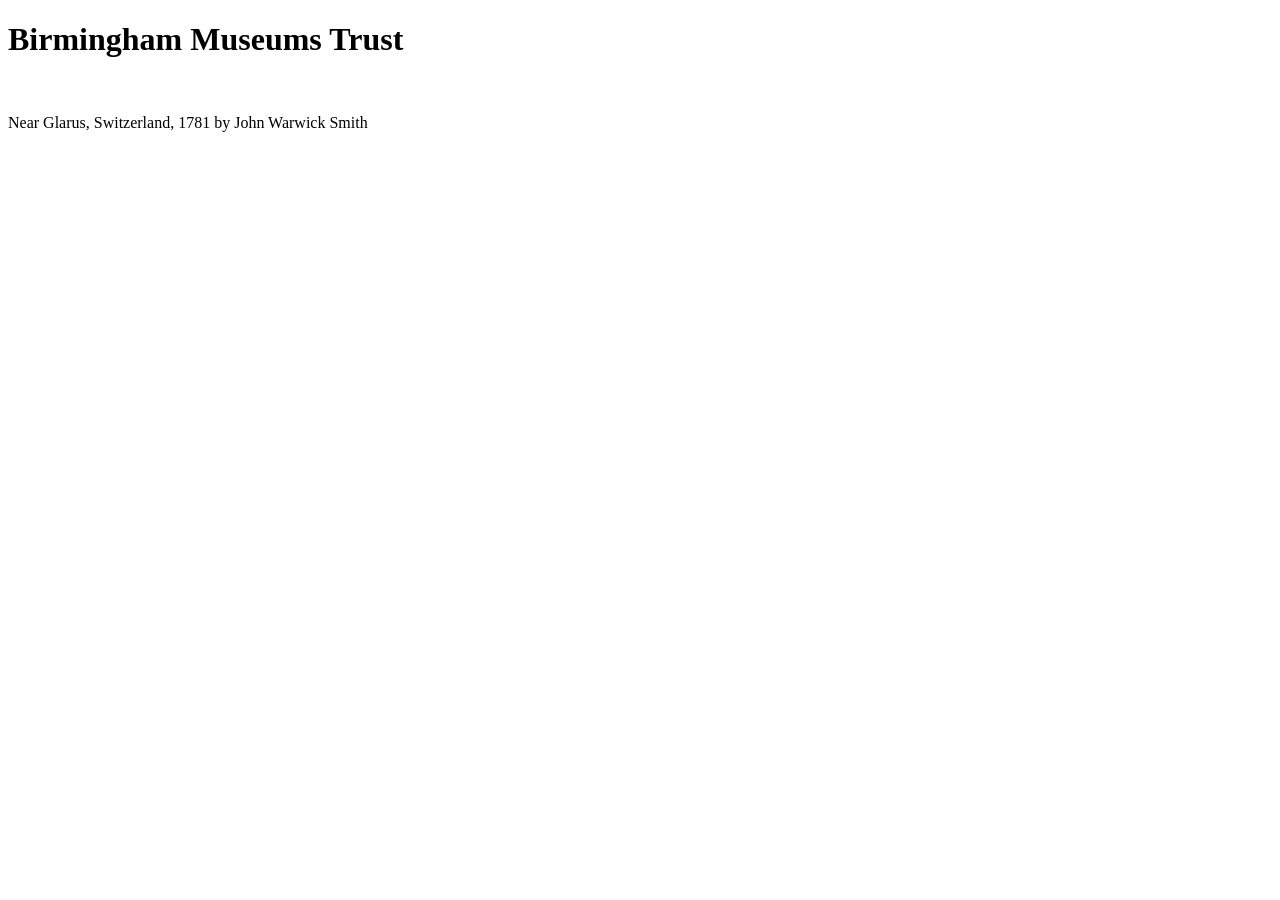
==== commit 5f313c30: "feat: homework-2" ====
--- a/index.html
+++ b/index.html
@@ -2,26 +2,36 @@
 <html lang="en">
   <head>
     <meta charset="utf-8" />
-    <title>Advanced HTML text</title>
+    <title>Responsive image</title>
   </head>
+
   <body>
-    <h1>HTML</h1>
+    <h1>Birmingham Museums Trust</h1>
 
-    <ul>
-      <li>Filename extension: .html</li>
-      <li>Developed by: WHATWG, World Wide Web Consortium</li>
-      <li>Website: html.spec.whatwg.org</li>
-    </ul>
+    <!-- Можно задать через размеры вьюпорта -->
+    <!-- <img
+      srcset="
+        assets/original-3999x2749.jpg  3999w,
+        assets/medium-2000x1375.jpg    2000w,
+        assets/small-1200x880.jpg      1200w,
+        assets/extra-small-800x550.jpg  800w
+      "
+      src="assets/original-3999x2749.jpg"
+      alt=""
+    /> -->
 
-    <div>
-      <blockquote>
-        <p>
-          Learning HTML and CSS is a lot more challenging than it used to be.
-          Responsive web design adds more layers of complexity to design and
-          develop websites.
-        </p>
-      </blockquote>
-      <p>— Jacob Lett.</p>
-    </div>
+    <!-- Также можно через плотность пикселей -->
+    <img
+      srcset="
+        assets/original-3999x2749.jpg  3x,
+        assets/medium-2000x1375.jpg    2x,
+        assets/small-1200x880.jpg      1x,
+        assets/extra-small-800x550.jpg 0.5x
+      "
+      src="assets/original-3999x2749.jpg"
+      alt=""
+    />
+
+    <p>Near Glarus, Switzerland, 1781 by John Warwick Smith</p>
   </body>
 </html>
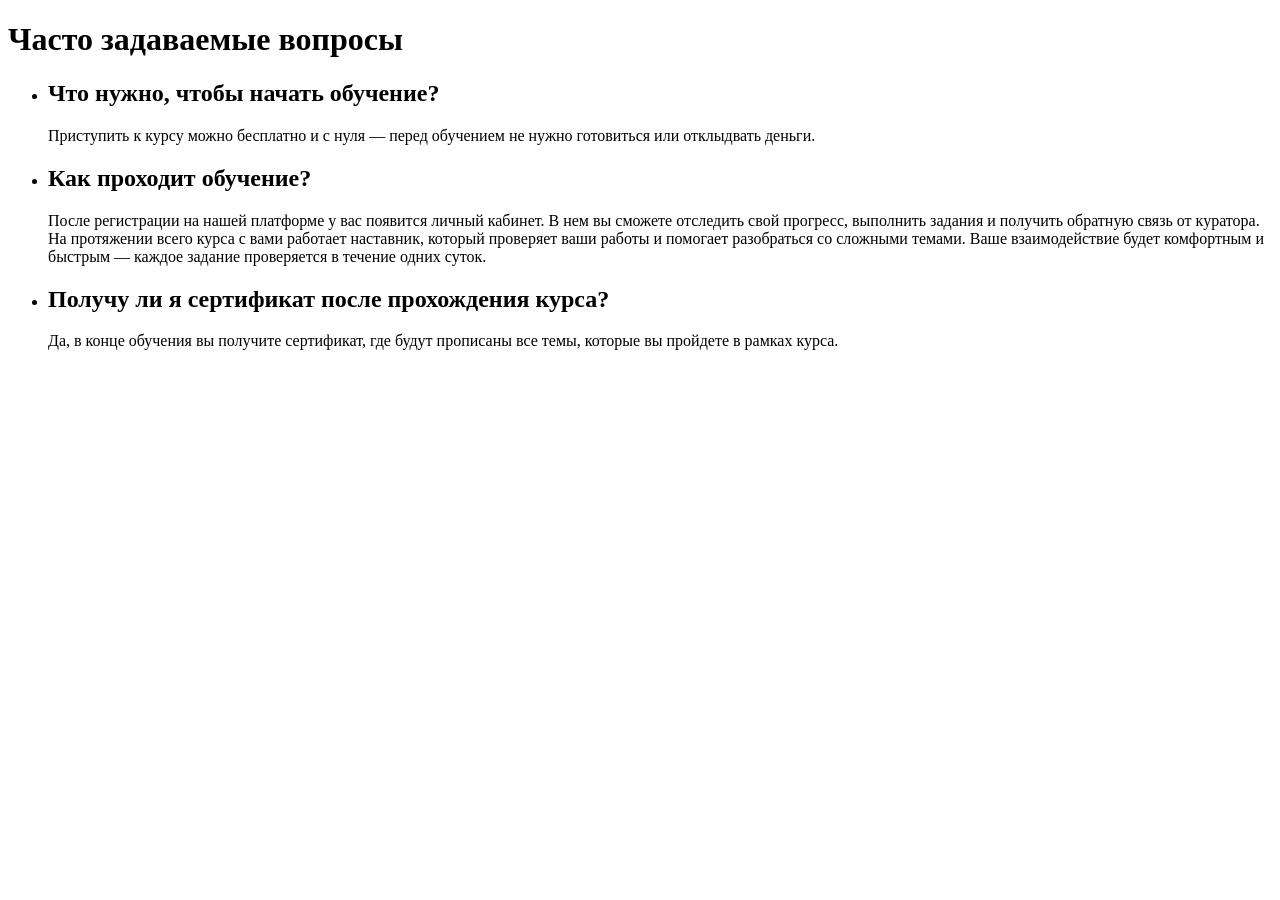
==== commit 3df00a81: "feat: homework-3" ====
--- a/index.html
+++ b/index.html
@@ -1,37 +1,39 @@
 <!DOCTYPE html>
-<html lang="en">
+<html lang="ru">
   <head>
     <meta charset="utf-8" />
-    <title>Responsive image</title>
+    <title>Advanced HTML</title>
   </head>
 
-  <body>
-    <h1>Birmingham Museums Trust</h1>
+  <body itemscope itemtype="https://schema.org/FAQPage">
+    <h1 itemprop="name">Часто задаваемые вопросы</h1>
 
-    <!-- Можно задать через размеры вьюпорта -->
-    <!-- <img
-      srcset="
-        assets/original-3999x2749.jpg  3999w,
-        assets/medium-2000x1375.jpg    2000w,
-        assets/small-1200x880.jpg      1200w,
-        assets/extra-small-800x550.jpg  800w
-      "
-      src="assets/original-3999x2749.jpg"
-      alt=""
-    /> -->
-
-    <!-- Также можно через плотность пикселей -->
-    <img
-      srcset="
-        assets/original-3999x2749.jpg  3x,
-        assets/medium-2000x1375.jpg    2x,
-        assets/small-1200x880.jpg      1x,
-        assets/extra-small-800x550.jpg 0.5x
-      "
-      src="assets/original-3999x2749.jpg"
-      alt=""
-    />
-
-    <p>Near Glarus, Switzerland, 1781 by John Warwick Smith</p>
+    <ul>
+      <li itemscope itemtype="https://schema.org/Question">
+        <h2 itemprop="name">Что нужно, чтобы начать обучение?</h2>
+        <p itemprop="acceptedAnswer">
+          Приступить к курсу можно бесплатно и с нуля — перед обучением не нужно
+          готовиться или отклыдвать деньги.
+        </p>
+      </li>
+      <li itemscope itemtype="https://schema.org/Question">
+        <h2 itemprop="name">Как проходит обучение?</h2>
+        <p itemprop="acceptedAnswer">
+          После регистрации на нашей платформе у вас появится личный кабинет. В
+          нем вы сможете отследить свой прогресс, выполнить задания и получить
+          обратную связь от куратора. На протяжении всего курса с вами работает
+          наставник, который проверяет ваши работы и помогает разобраться со
+          сложными темами. Ваше взаимодействие будет комфортным и быстрым —
+          каждое задание проверяется в течение одних суток.
+        </p>
+      </li>
+      <li itemscope itemtype="https://schema.org/Question">
+        <h2 itemprop="name">Получу ли я сертификат после прохождения курса?</h2>
+        <p itemprop="acceptedAnswer">
+          Да, в конце обучения вы получите сертификат, где будут прописаны все
+          темы, которые вы пройдете в рамках курса.
+        </p>
+      </li>
+    </ul>
   </body>
 </html>
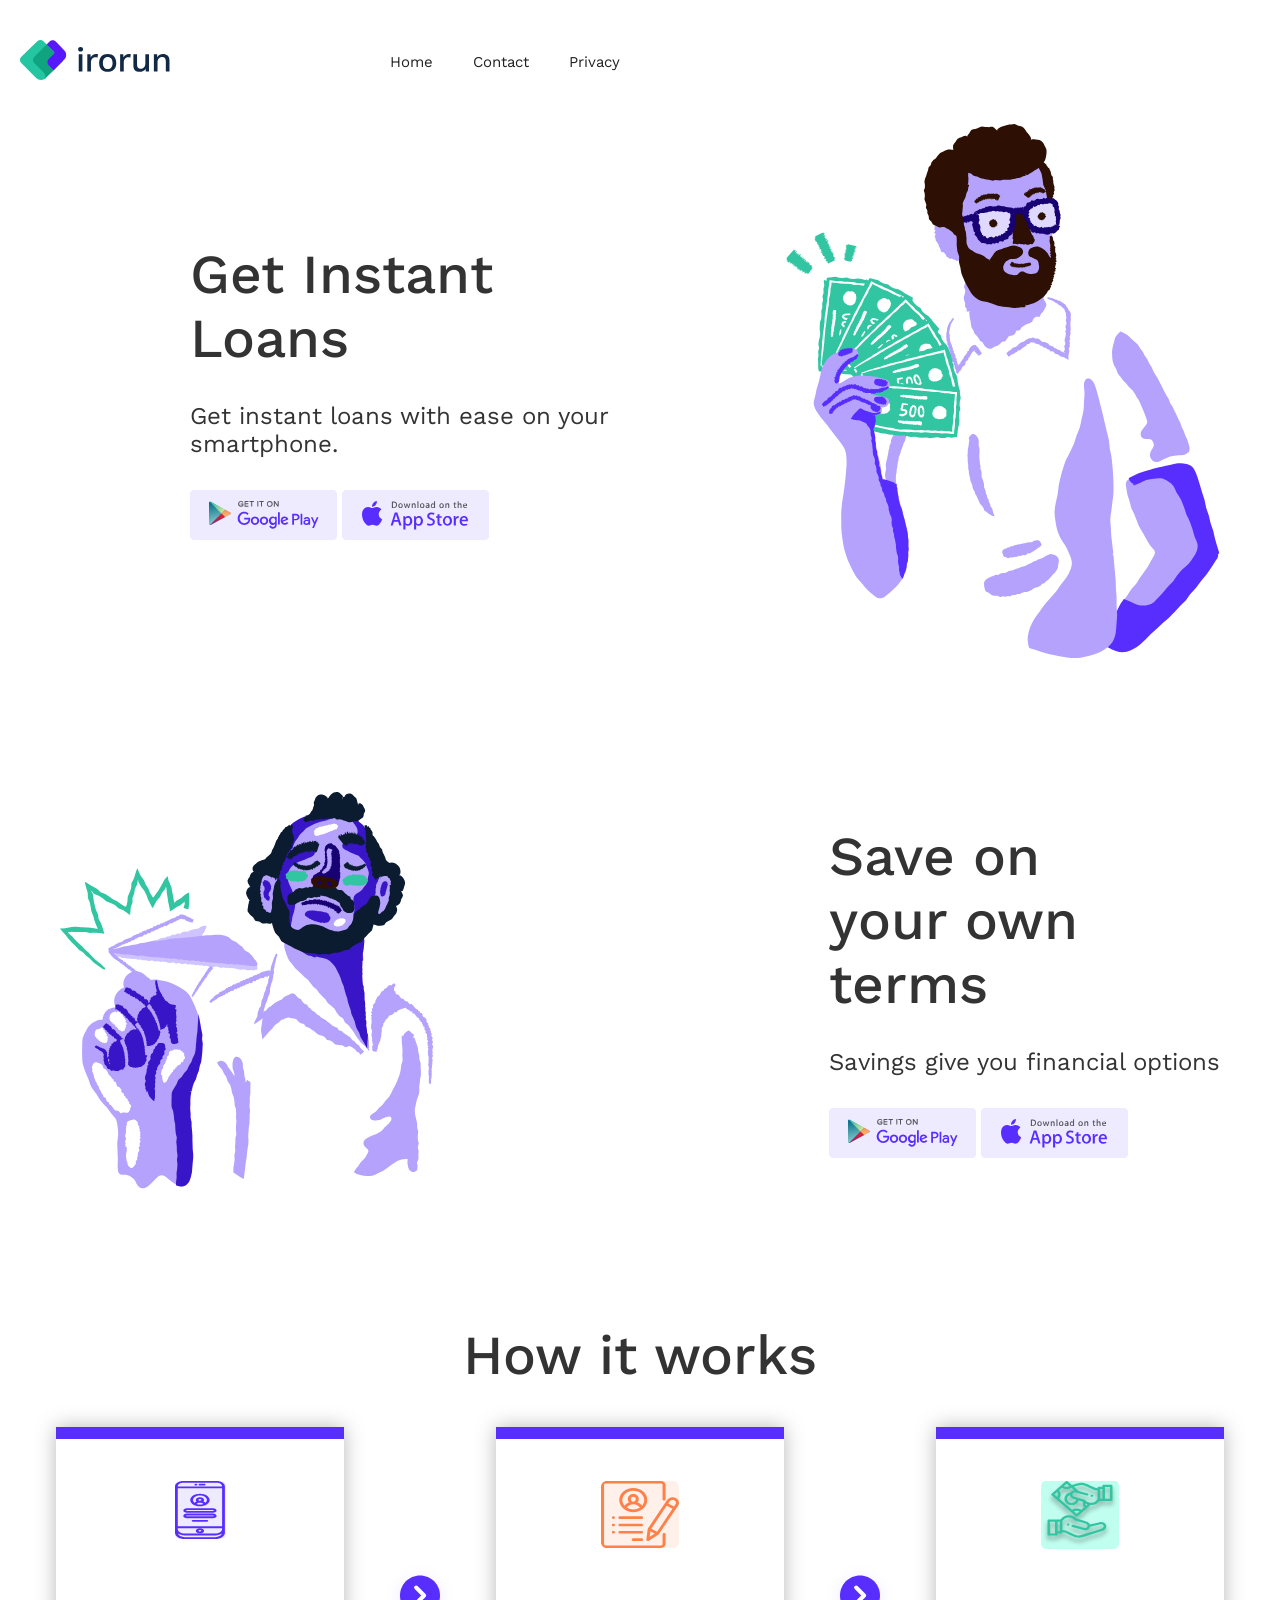
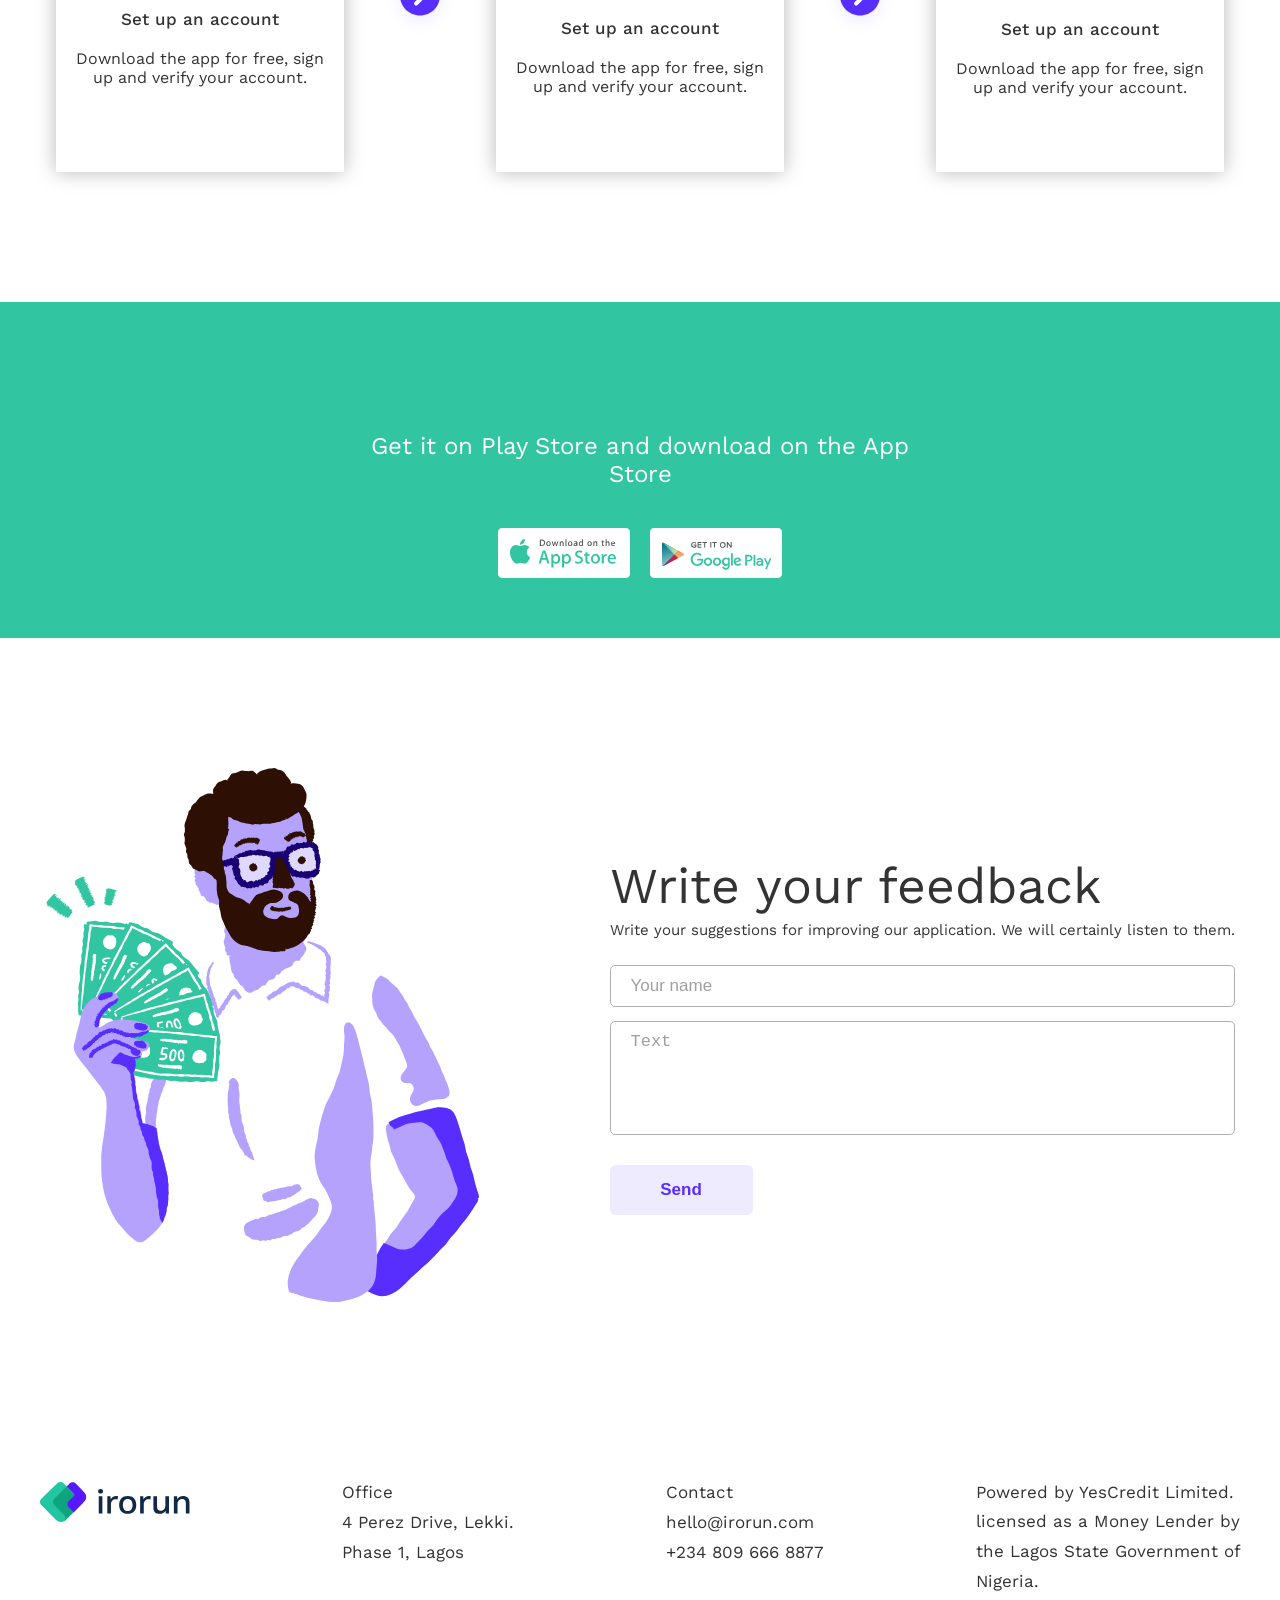
==== commit d53b3055: "feat: section" ====
--- a/index.html
+++ b/index.html
@@ -1,39 +1,151 @@
 <!DOCTYPE html>
-<html lang="ru">
+<html lang="en">
   <head>
-    <meta charset="utf-8" />
-    <title>Advanced HTML</title>
+    <meta charset="UTF-8" />
+    <meta name="viewport" content="width=device-width, initial-scale=1.0" />
+    <link rel="preconnect" href="https://fonts.googleapis.com" />
+    <link rel="preconnect" href="https://fonts.gstatic.com" crossorigin />
+    <link
+      href="https://fonts.googleapis.com/css2?family=Work+Sans:ital,wght@0,100..900;1,100..900&display=swap"
+      rel="stylesheet"
+    />
+    <link rel="stylesheet" href="/style.css" />
+    <title>Irorun</title>
   </head>
-
-  <body itemscope itemtype="https://schema.org/FAQPage">
-    <h1 itemprop="name">Часто задаваемые вопросы</h1>
-
-    <ul>
-      <li itemscope itemtype="https://schema.org/Question">
-        <h2 itemprop="name">Что нужно, чтобы начать обучение?</h2>
-        <p itemprop="acceptedAnswer">
-          Приступить к курсу можно бесплатно и с нуля — перед обучением не нужно
-          готовиться или отклыдвать деньги.
+  <body class="body">
+    <header class="header">
+      <div class="header__inner">
+        <a href="#" class="logo header__logo">
+          <img src="./assets/logo.svg" alt="Irorun logo" />
+        </a>
+        <nav class="menu">
+          <ul class="menu__list">
+            <li class="menu__item">
+              <a href="#">Home</a>
+            </li>
+            <li class="menu__item">
+              <a href="#">Contact</a>
+            </li>
+            <li class="menu__item">
+              <a href="#">Privacy</a>
+            </li>
+          </ul>
+        </nav>
+      </div>
+    </header>
+    <main class="main">
+      <section class="section">
+        <div class="left__column">
+          <h1 class="left__column-title">Get Instant Loans</h1>
+          <p class="left__column-description">
+            Get instant loans with ease on your smartphone.
+          </p>
+          <div class="left__column-btns">
+            <a href="#">
+              <img src="./assets/google-purple.svg" alt="" />
+            </a>
+            <a href="#">
+              <img src="./assets/apple-purple.svg" alt="" />
+            </a>
+          </div>
+        </div>
+        <div class="right__column">
+          <img src="./assets/man-1.svg" alt="" />
+        </div>
+      </section>
+      <section class="section">
+        <div class="right__column">
+          <img src="./assets/man-2.svg" alt="" />
+        </div>
+        <div class="left__column">
+          <h2 class="left__column-title">Save on your own terms</h2>
+          <p class="left__column-description">
+            Savings give you financial options
+          </p>
+          <div class="left__column-btns">
+            <a href="#">
+              <img src="./assets/google-purple.svg" alt="" />
+            </a>
+            <a href="#">
+              <img src="./assets/apple-purple.svg" alt="" />
+            </a>
+          </div>
+        </div>
+      </section>
+      <section class="section__works">
+        <h2 class="section__works-title">How it works</h2>
+        <div class="cards">
+          <div class="card">
+            <img class="card__img" src="./assets/account.svg" alt="" />
+            <h3 class="card__title">Set up an account</h3>
+            <p class="card__description">
+              Download the app for free, sign up and verify your account.
+            </p>
+          </div>
+          <img class="card__arrow" src="./assets/arrow.svg" alt="" />
+          <div class="card">
+            <img class="card__img" src="./assets/paper-pencil.svg" alt="" />
+            <h3 class="card__title">Set up an account</h3>
+            <p class="card__description">
+              Download the app for free, sign up and verify your account.
+            </p>
+          </div>
+          <img class="card__arrow" src="./assets/arrow.svg" alt="" />
+          <div class="card">
+            <img class="card__img" src="./assets/hands-money.svg" alt="" />
+            <h3 class="card__title">Set up an account</h3>
+            <p class="card__description">
+              Download the app for free, sign up and verify your account.
+            </p>
+          </div>
+        </div>
+      </section>
+      <section class="section__app">
+        <h2 class="section__app-title">
+          Get it on Play Store and download on the App Store
+        </h2>
+        <div class="section__app-btns">
+          <img src="./assets/apple-white.svg" alt="" />
+          <img src="./assets/google-white.svg" alt="" />
+        </div>
+      </section>
+      <section class="section__form">
+        <img src="./assets/man-3.svg" alt="" />
+        <form action="#" class="form">
+          <h2 class="form__title">Write your feedback</h2>
+          <p class="form__description">
+            Write your suggestions for improving our application. We will
+            certainly listen to them.
+          </p>
+          <input placeholder="Your name" type="text" class="form__input" />
+          <textarea
+            placeholder="Text"
+            class="form__textarea"
+            name=""
+            id=""
+          ></textarea>
+          <button class="form__button">Send</button>
+        </form>
+      </section>
+    </main>
+    <footer class="footer">
+      <img class="footer__img" src="./assets/logo.svg" alt="" />
+      <ul class="footer__list">
+        <li>Office</li>
+        <li>4 Perez Drive, Lekki.</li>
+        <li>Phase 1, Lagos</li>
+      </ul>
+      <ul class="footer__list">
+        <li>Contact</li>
+        <li>hello@irorun.com</li>
+        <li>+234 809 666 8877</li>
+      </ul>
+      <div class="footer__rights">
+        <h4 class="footer__rights-title">Powered by YesCredit Limited.</h4>
+        <p class="footer__rights-description">
+          licensed as a Money Lender by the Lagos State Government of Nigeria.
         </p>
-      </li>
-      <li itemscope itemtype="https://schema.org/Question">
-        <h2 itemprop="name">Как проходит обучение?</h2>
-        <p itemprop="acceptedAnswer">
-          После регистрации на нашей платформе у вас появится личный кабинет. В
-          нем вы сможете отследить свой прогресс, выполнить задания и получить
-          обратную связь от куратора. На протяжении всего курса с вами работает
-          наставник, который проверяет ваши работы и помогает разобраться со
-          сложными темами. Ваше взаимодействие будет комфортным и быстрым —
-          каждое задание проверяется в течение одних суток.
-        </p>
-      </li>
-      <li itemscope itemtype="https://schema.org/Question">
-        <h2 itemprop="name">Получу ли я сертификат после прохождения курса?</h2>
-        <p itemprop="acceptedAnswer">
-          Да, в конце обучения вы получите сертификат, где будут прописаны все
-          темы, которые вы пройдете в рамках курса.
-        </p>
-      </li>
-    </ul>
+      </div>
+    </footer>
   </body>
 </html>
--- a/style.css
+++ b/style.css
@@ -0,0 +1,269 @@
+* {
+  padding: 0;
+  margin: 0;
+  box-sizing: border-box;
+  text-decoration: none;
+}
+
+:root {
+  --text-color-nav: #222222;
+  --text-color-base: #333333;
+  --text-color-secondary: #ffffff;
+  --text-color-hover: #0082f3;
+  --color-bg: #31c5a1;
+}
+
+li {
+  list-style: none;
+}
+
+a {
+  text-decoration: none;
+  color: inherit;
+}
+
+.body {
+  font-family: "Work Sans", sans-serif;
+  color: var(--text-color-base);
+}
+
+.header {
+  max-width: 1240px;
+  align-items: center;
+  margin: 0 auto;
+  padding: 40px 0;
+}
+
+.header__inner {
+  display: flex;
+  justify-content: space-between;
+  max-width: 600px;
+  align-items: center;
+}
+
+.menu__list {
+  display: flex;
+  gap: 40px;
+  align-items: center;
+}
+
+.menu__item {
+  cursor: pointer;
+  font-size: 15px;
+  color: var(--text-color-nav);
+  transition: color 0.3s ease;
+}
+
+.menu__item:hover {
+  color: var(--text-color-hover);
+}
+
+.main {
+  display: flex;
+  flex-direction: column;
+  gap: 130px;
+}
+
+.section {
+  max-width: 1240px;
+  padding: 0 40px;
+  margin: 0 auto;
+  display: flex;
+  width: 100%;
+  align-items: center;
+  justify-content: space-between;
+}
+
+.left__column {
+  display: flex;
+  flex-direction: column;
+  gap: 32px;
+  padding-left: 130px;
+}
+
+.left__column-title {
+  font-weight: 500;
+  font-size: 55px;
+  max-width: 306px;
+}
+
+.left__column-description {
+  font-size: 24px;
+  max-width: 434px;
+}
+
+.section__works {
+  display: flex;
+  flex-direction: column;
+  gap: 40px;
+  margin-bottom: 60px;
+  max-width: 1240px;
+  margin: 0 auto;
+}
+
+.section__works-title {
+  font-weight: 500;
+  font-size: 55px;
+  text-align: center;
+}
+
+.cards {
+  display: flex;
+  justify-content: space-between;
+  gap: 40px;
+}
+
+.card {
+  display: flex;
+  flex-direction: column;
+  gap: 20px;
+  max-width: 288px;
+  filter: drop-shadow(0px 0px 10px #b7b7b7);
+  background-color: white;
+  text-align: center;
+  border-top: 12px solid #582eff;
+  padding: 42px 20px 75px 20px;
+}
+
+.card__img {
+  width: 51px;
+  margin: 0 auto;
+  height: auto;
+  margin-bottom: 50px;
+}
+
+.card:not(:first-child) .card__img {
+  width: 78px;
+}
+
+.card__title {
+  font-size: 17px;
+  font-weight: 500;
+  color: #333333;
+}
+
+.section__app {
+  display: flex;
+  flex-direction: column;
+  justify-content: center;
+  align-items: center;
+  padding: 130px 0 60px 0;
+  background-color: #31c5a1;
+}
+
+.section__app-title {
+  color: white;
+  font-weight: 400;
+  text-align: center;
+  margin-bottom: 40px;
+  max-width: 555px;
+}
+
+.section__app-btns {
+  display: flex;
+  align-items: center;
+  gap: 20px;
+}
+
+.section__app-btns img {
+  cursor: pointer;
+}
+
+.section__form {
+  max-width: 1240px;
+  margin: 0 auto;
+  display: flex;
+  justify-content: space-between;
+  gap: 130px;
+  align-items: center;
+  margin-bottom: 120px;
+}
+
+.form {
+  display: flex;
+  flex-direction: column;
+}
+
+.form__title {
+  font-size: 50px;
+  font-weight: 400;
+  margin-bottom: 6px;
+}
+
+.form__description {
+  font-size: 15px;
+  margin-bottom: 26px;
+}
+
+.form__input {
+  font-size: 17px;
+  padding: 10px 20px;
+  border-radius: 5px;
+  border: 1.5px solid #b0aeba;
+  margin-bottom: 14px;
+}
+
+.form__input::placeholder {
+  color: #9f9f9f;
+}
+
+.form__textarea {
+  font-size: 17px;
+  border-radius: 5px;
+  border: 1.5px solid #b0aeba;
+  padding: 10px 20px;
+  height: 114px;
+  margin-bottom: 30px;
+  resize: none;
+}
+
+.form__textarea::placeholder {
+  color: #9f9f9f;
+}
+
+.form__button {
+  max-width: 143px;
+  height: 50px;
+  display: flex;
+  justify-content: center;
+  align-items: center;
+  background-color: #eeeaff;
+  color: #582eff;
+  font-size: 17px;
+  font-weight: 600;
+  border: none;
+  border-radius: 6px;
+}
+
+.footer {
+  max-width: 1440px;
+  margin: 0 auto;
+  display: flex;
+  padding: 60px 40px;
+  justify-content: space-between;
+  align-items: flex-start;
+  font-size: 17px;
+}
+
+.footer__list {
+  display: flex;
+  flex-direction: column;
+  gap: 10px;
+}
+
+.footer__list:first-child {
+  margin-bottom: 10px;
+}
+
+.footer__rights {
+  max-width: 264px;
+}
+
+.footer__rights-title {
+  font-weight: 400;
+  margin-bottom: 5px;
+}
+
+.footer__rights-description {
+  line-height: 175%;
+}
